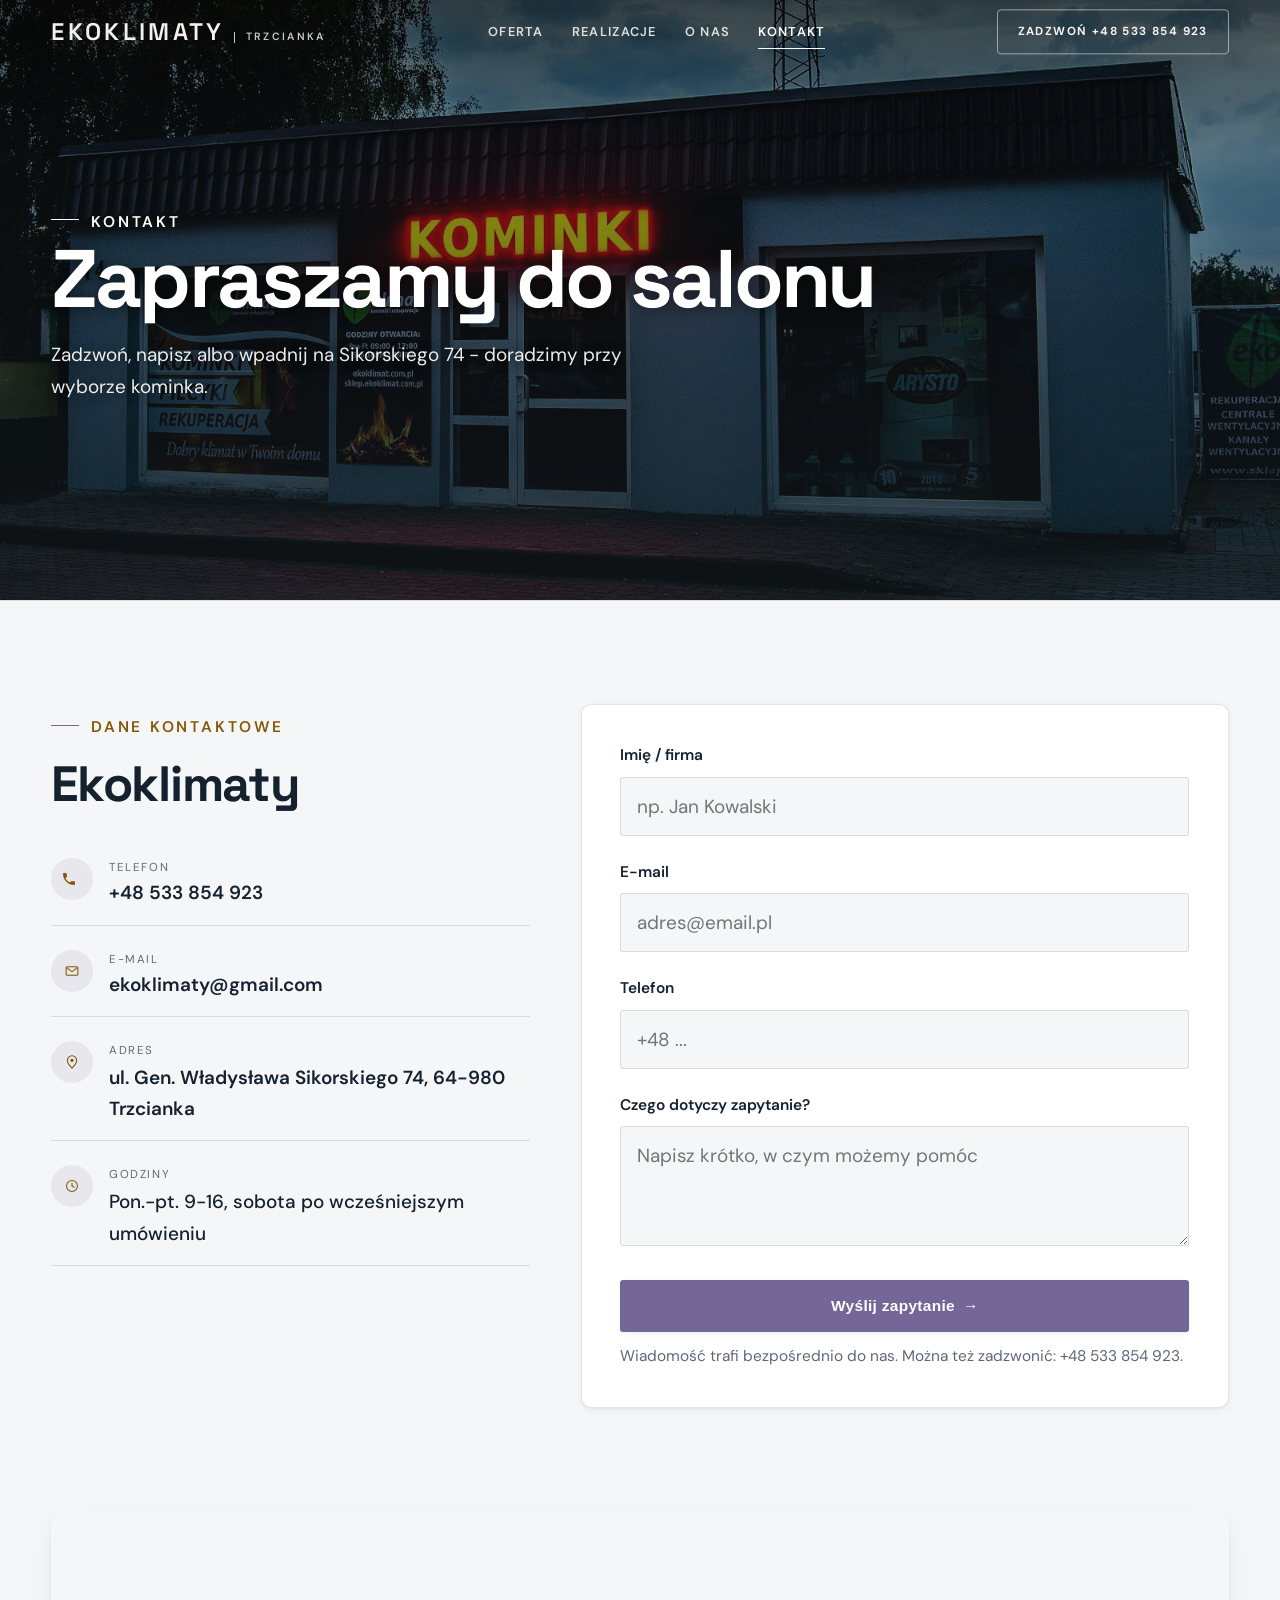
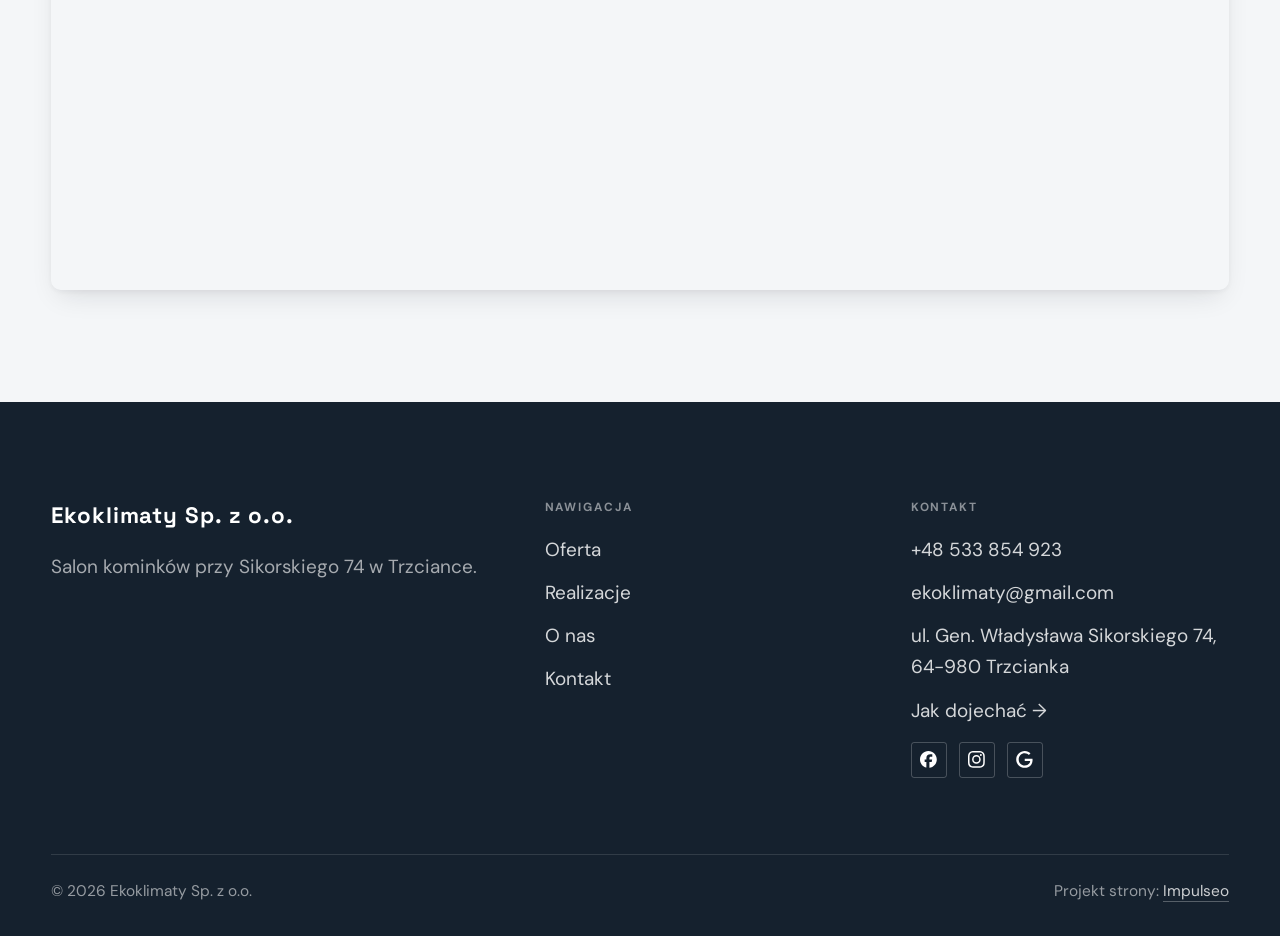
==== kontakt.html @ 9bb4f682 "Strona demo: ekoklimaty-spolka-z-o-o Co-Authored-By: Claude Opus 5.5 <noreply@anthropic.com>" ====
<!DOCTYPE html>
<html lang="pl">
<head>
<meta charset="UTF-8">
<meta name="viewport" content="width=device-width, initial-scale=1.0">
<title>Kontakt - Ekoklimaty</title>
<meta name="description" content="Kontakt Ekoklimaty - ul. Gen. Władysława Sikorskiego 74, 64-980 Trzcianka">
<link rel="canonical" href="https://kris20032.github.io/ekoklimaty-spolka-z-o-o/kontakt.html">
<meta name="robots" content="noindex, nofollow">
<meta property="og:type" content="website">
<meta property="og:locale" content="pl_PL">
<meta property="og:site_name" content="Ekoklimaty">
<meta property="og:title" content="Kontakt - Ekoklimaty">
<meta property="og:description" content="Kontakt Ekoklimaty - ul. Gen. Władysława Sikorskiego 74, 64-980 Trzcianka">
<meta property="og:url" content="https://kris20032.github.io/ekoklimaty-spolka-z-o-o/kontakt.html">
<meta property="og:image" content="https://kris20032.github.io/ekoklimaty-spolka-z-o-o/img/og.jpg">
<meta property="og:image:width" content="1200">
<meta property="og:image:height" content="630">
<meta name="twitter:card" content="summary_large_image">
<link rel="preconnect" href="https://fonts.googleapis.com">
<link rel="preconnect" href="https://fonts.gstatic.com" crossorigin>
<link href="https://fonts.googleapis.com/css2?family=Space+Grotesk:wght@500;600;700&family=DM+Sans:opsz,wght@9..40,400;9..40,500;9..40,600&display=swap" rel="stylesheet">
<link rel="stylesheet" href="assets/styles.css?v=c5d7768f">
</head>
<body>

<header class="nav">
  <div class="wrap nav-inner">
    <a class="brand" href="index.html"><span class="name">Ekoklimaty</span><span class="sub">Trzcianka</span></a>
    <nav class="nav-links">
      <a href="oferta.html">Oferta</a>
      <a href="realizacje.html">Realizacje</a>
      <a href="o-nas.html">O nas</a>
      <a href="kontakt.html" class="active" aria-current="page">Kontakt</a>
      <a href="tel:+48533854923" class="btn btn-accent">Zadzwoń +48 533 854 923</a>
    </nav>
    <button class="nav-toggle" aria-label="Menu"><span></span><span></span><span></span></button>
  </div>
</header>

<main>
<section class="pagehead">
  <img src="img/g15.jpg" alt="Ekoklimaty - salon kominków w Trzciance" width="1600" height="900" decoding="async">
  <div class="wrap">
    <span class="eyebrow">Kontakt</span>
    <h1>Zapraszamy do salonu</h1>
    <p>Zadzwoń, napisz albo wpadnij na Sikorskiego 74 - doradzimy przy wyborze kominka.</p>
  </div>
</section>
<section>
  <div class="wrap contact-grid">
    <div class="reveal">
      <span class="eyebrow">Dane kontaktowe</span>
      <h2 style="margin:var(--space-4) 0 var(--space-6)">Ekoklimaty</h2>
      <div class="info-list">
        <div class="info-row"><div class="ic"><svg class="ico-tel" width="16" height="16" viewBox="0 0 24 24" fill="none" aria-hidden="true"><path d="M6.6 10.8a15.5 15.5 0 0 0 6.6 6.6l2.2-2.2a1 1 0 0 1 1-.24 11.4 11.4 0 0 0 3.6.58 1 1 0 0 1 1 1V20a1 1 0 0 1-1 1A17 17 0 0 1 3 4a1 1 0 0 1 1-1h3.5a1 1 0 0 1 1 1c0 1.25.2 2.46.58 3.6a1 1 0 0 1-.25 1l-2.23 2.2Z" fill="currentColor"/></svg></div><div><div class="lbl">Telefon</div><a class="val" href="tel:+48533854923">+48 533 854 923</a></div></div>
        <div class="info-row"><div class="ic"><svg class="ico-mail" width="16" height="16" viewBox="0 0 24 24" fill="none" aria-hidden="true"><rect x="3.2" y="5.5" width="17.6" height="13" rx="1.6" stroke="currentColor" stroke-width="1.6"/><path d="M4 7l8 6 8-6" stroke="currentColor" stroke-width="1.6" stroke-linecap="round" stroke-linejoin="round"/></svg></div><div><div class="lbl">E-mail</div><a class="val" href="mailto:ekoklimaty@gmail.com">ekoklimaty@gmail.com</a></div></div>
        <div class="info-row"><div class="ic"><svg class="ico-pin" width="16" height="16" viewBox="0 0 24 24" fill="none" aria-hidden="true"><path d="M12 21s7-6.1 7-11.5A7 7 0 0 0 5 9.5C5 14.9 12 21 12 21Z" stroke="currentColor" stroke-width="1.6" fill="none"/><circle cx="12" cy="9.5" r="2.4" fill="currentColor"/></svg></div><div><div class="lbl">Adres</div><div class="val">ul. Gen. Władysława Sikorskiego 74, 64-980 Trzcianka</div></div></div>
        <div class="info-row"><div class="ic"><svg class="ico-clock" width="16" height="16" viewBox="0 0 24 24" fill="none" aria-hidden="true"><circle cx="12" cy="12" r="8.2" stroke="currentColor" stroke-width="1.6"/><path d="M12 7.5V12l3.2 1.9" stroke="currentColor" stroke-width="1.6" stroke-linecap="round"/></svg></div><div><div class="lbl">Godziny</div><div class="val" style="font-weight:500">Pon.-pt. 9-16, sobota po wcześniejszym umówieniu</div></div></div>
      </div>
    </div>
    <div class="reveal">
      <form class="form" action="https://formsubmit.co/ekoklimaty@gmail.com" method="POST">
        <input type="hidden" name="_subject" value="Zapytanie ze strony Ekoklimaty">
        <input type="hidden" name="_captcha" value="false">
        <input type="hidden" name="_template" value="table">
        <div class="fld"><label for="name">Imię / firma</label><input id="name" name="name" type="text" placeholder="np. Jan Kowalski" required></div>
        <div class="fld"><label for="email">E-mail</label><input id="email" name="email" type="email" placeholder="adres@email.pl" required></div>
        <div class="fld"><label for="phone">Telefon</label><input id="phone" name="phone" type="tel" placeholder="+48 ..."></div>
        <div class="fld"><label for="msg">Czego dotyczy zapytanie?</label><textarea id="msg" name="message" placeholder="Napisz krótko, w czym możemy pomóc" required></textarea></div>
        <button type="submit" class="btn btn-accent" style="width:100%;justify-content:center">Wyślij zapytanie <span class="arr">→</span></button>
        <p class="note">Wiadomość trafi bezpośrednio do nas. Można też zadzwonić: +48 533 854 923.</p>
      </form>
    </div>
  </div>
</section>
<section style="padding-top:0">
  <div class="wrap reveal">
    <iframe class="map" title="Ekoklimaty - Trzcianka" src="https://maps.google.com/maps?q=53.0333344%2C16.4695948&z=15&output=embed" loading="lazy" referrerpolicy="no-referrer-when-downgrade"></iframe>
  </div>
</section>
</main>

<footer>
  <div class="wrap">
    <div class="foot-grid">
      <div class="foot-brand">
        <div class="name">Ekoklimaty Sp. z o.o.</div>
        <p>Salon kominków przy Sikorskiego 74 w Trzciance.</p>
      </div>
      <div class="foot-col">
        <h4>Nawigacja</h4>
        <a href="oferta.html">Oferta</a>
        <a href="realizacje.html">Realizacje</a>
        <a href="o-nas.html">O nas</a>
        <a href="kontakt.html">Kontakt</a>
      </div>
      <div class="foot-col">
        <h4>Kontakt</h4>
        <a href="tel:+48533854923">+48 533 854 923</a>
        <a href="mailto:ekoklimaty@gmail.com">ekoklimaty@gmail.com</a>
        <p>ul. Gen. Władysława Sikorskiego 74, 64-980 Trzcianka</p>
        <a href="https://maps.google.com/?cid=5109747823661136151&g_mp=Cidnb29nbGUubWFwcy5wbGFjZXMudjEuUGxhY2VzLlNlYXJjaFRleHQQAhgEIAA" target="_blank" rel="noopener">Jak dojechać →</a>
      <div class="foot-soc">
        <a class="soc" href="https://www.facebook.com/EkoklimatTrzcianka/" target="_blank" rel="noopener" aria-label="Facebook - Ekoklimaty"><svg viewBox="0 0 24 24" aria-hidden="true" focusable="false"><path d="M9.101 23.691v-7.98H6.627v-3.667h2.474v-1.58c0-4.085 1.848-5.978 5.858-5.978.401 0 .955.042 1.468.103a8.68 8.68 0 0 1 1.141.195v3.325a8.623 8.623 0 0 0-.653-.036 26.805 26.805 0 0 0-.733-.009c-.707 0-1.259.096-1.675.309a1.686 1.686 0 0 0-.679.622c-.258.42-.374.995-.374 1.752v1.297h3.919l-.386 2.103-.287 1.564h-3.246v8.245C19.396 23.238 24 18.179 24 12.044c0-6.627-5.373-12-12-12s-12 5.373-12 12c0 5.628 3.874 10.35 9.101 11.647Z" fill="currentColor"/></svg></a>
        <a class="soc" href="https://www.instagram.com/ekoklimaty/" target="_blank" rel="noopener" aria-label="Instagram - Ekoklimaty"><svg viewBox="0 0 24 24" aria-hidden="true" focusable="false"><path d="M7.0301.084c-1.2768.0602-2.1487.264-2.911.5634-.7888.3075-1.4575.72-2.1228 1.3877-.6652.6677-1.075 1.3368-1.3802 2.127-.2954.7638-.4956 1.6365-.552 2.914-.0564 1.2775-.0689 1.6882-.0626 4.947.0062 3.2586.0206 3.6671.0825 4.9473.061 1.2765.264 2.1482.5635 2.9107.308.7889.72 1.4573 1.388 2.1228.6679.6655 1.3365 1.0743 2.1285 1.38.7632.295 1.6361.4961 2.9134.552 1.2773.056 1.6884.069 4.9462.0627 3.2578-.0062 3.668-.0207 4.9478-.0814 1.28-.0607 2.147-.2652 2.9098-.5633.7889-.3086 1.4578-.72 2.1228-1.3881.665-.6682 1.0745-1.3378 1.3795-2.1284.2957-.7632.4966-1.636.552-2.9124.056-1.2809.0692-1.6898.063-4.948-.0063-3.2583-.021-3.6668-.0817-4.9465-.0607-1.2797-.264-2.1487-.5633-2.9117-.3084-.7889-.72-1.4568-1.3876-2.1228C21.2982 1.33 20.628.9208 19.8378.6165 19.074.321 18.2017.1197 16.9244.0645 15.6471.0093 15.236-.005 11.977.0014 8.718.0076 8.31.0215 7.0301.0839m.1402 21.6932c-1.17-.0509-1.8053-.2453-2.2287-.408-.5606-.216-.96-.4771-1.3819-.895-.422-.4178-.6811-.8186-.9-1.378-.1644-.4234-.3624-1.058-.4171-2.228-.0595-1.2645-.072-1.6442-.079-4.848-.007-3.2037.0053-3.583.0607-4.848.05-1.169.2456-1.805.408-2.2282.216-.5613.4762-.96.895-1.3816.4188-.4217.8184-.6814 1.3783-.9003.423-.1651 1.0575-.3614 2.227-.4171 1.2655-.06 1.6447-.072 4.848-.079 3.2033-.007 3.5835.005 4.8495.0608 1.169.0508 1.8053.2445 2.228.408.5608.216.96.4754 1.3816.895.4217.4194.6816.8176.9005 1.3787.1653.4217.3617 1.056.4169 2.2263.0602 1.2655.0739 1.645.0796 4.848.0058 3.203-.0055 3.5834-.061 4.848-.051 1.17-.245 1.8055-.408 2.2294-.216.5604-.4763.96-.8954 1.3814-.419.4215-.8181.6811-1.3783.9-.4224.1649-1.0577.3617-2.2262.4174-1.2656.0595-1.6448.072-4.8493.079-3.2045.007-3.5825-.006-4.848-.0608M16.953 5.5864A1.44 1.44 0 1 0 18.39 4.144a1.44 1.44 0 0 0-1.437 1.4424M5.8385 12.012c.0067 3.4032 2.7706 6.1557 6.173 6.1493 3.4026-.0065 6.157-2.7701 6.1506-6.1733-.0065-3.4032-2.771-6.1565-6.174-6.1498-3.403.0067-6.156 2.771-6.1496 6.1738M8 12.0077a4 4 0 1 1 4.008 3.9921A3.9996 3.9996 0 0 1 8 12.0077" fill="currentColor"/></svg></a>
        <a class="soc" href="https://maps.google.com/?cid=5109747823661136151&g_mp=Cidnb29nbGUubWFwcy5wbGFjZXMudjEuUGxhY2VzLlNlYXJjaFRleHQQAhgEIAA" target="_blank" rel="noopener" aria-label="Google - Ekoklimaty"><svg viewBox="0 0 24 24" aria-hidden="true" focusable="false"><path d="M12.48 10.92v3.28h7.84c-.24 1.84-.853 3.187-1.787 4.133-1.147 1.147-2.933 2.4-6.053 2.4-4.827 0-8.6-3.893-8.6-8.72s3.773-8.72 8.6-8.72c2.6 0 4.507 1.027 5.907 2.347l2.307-2.307C18.747 1.44 16.133 0 12.48 0 5.867 0 .307 5.387.307 12s5.56 12 12.173 12c3.573 0 6.267-1.173 8.373-3.36 2.16-2.16 2.84-5.213 2.84-7.667 0-.76-.053-1.467-.173-2.053H12.48z" fill="currentColor"/></svg></a>
      </div>
      </div>
    </div>
    <div class="foot-bot">
      <span>© 2026 Ekoklimaty Sp. z o.o.</span>
      <span>Projekt strony: <a class="foot-credit" href="https://impulseo.pl" target="_blank" rel="noopener">Impulseo</a></span>
    </div>
  </div>
</footer>
<div class="sticky-call"><a class="sc-call" href="tel:+48533854923"><svg class="ico-tel" width="16" height="16" viewBox="0 0 24 24" fill="none" aria-hidden="true"><path d="M6.6 10.8a15.5 15.5 0 0 0 6.6 6.6l2.2-2.2a1 1 0 0 1 1-.24 11.4 11.4 0 0 0 3.6.58 1 1 0 0 1 1 1V20a1 1 0 0 1-1 1A17 17 0 0 1 3 4a1 1 0 0 1 1-1h3.5a1 1 0 0 1 1 1c0 1.25.2 2.46.58 3.6a1 1 0 0 1-.25 1l-2.23 2.2Z" fill="currentColor"/></svg> Zadzwoń</a><a class="sc-quote" href="kontakt.html">Zapytaj o kominek</a></div>
<div class="demo-wazne" data-do="2026-11-02" data-cykl="3" hidden><svg class="dw-ico" width="13" height="13" viewBox="0 0 24 24" fill="none" aria-hidden="true"><circle cx="12" cy="12" r="8.6" stroke="currentColor" stroke-width="1.8"/><path d="M12 7.2V12l3.3 2" stroke="currentColor" stroke-width="1.8" stroke-linecap="round"/></svg><span class="dw-txt"></span></div>

<script src="assets/main.js"></script>
</body>
</html>
---- assets/styles.css ----
/* ============================================================
   STOLBASZ — premium, architektoniczny B2B fit-out
   Jasna paleta, zero brązu. System wg premium-web-craft.
   Projekt strony: Impulseo (impulseo.pl)
   ============================================================ */

:root{
  /* PALETA — jasna, architektoniczna, chłodna */
  --paper:#F4F6F8;          /* główne tło */
  --paper-2:#E7EBEF;        /* sekcje alternatywne (chłodny jasny szary) */
  --paper-3:#E7EBEF;        /* delikatne wypełnienia */
  --ink:#15212E;            /* tekst główny — chłodny grafit */
  --ink-soft:#243443;       /* nagłówki drugorzędne */
  --muted:#6B7785;          /* tekst poboczny */
  --line:rgba(21,33,46,.12);/* hairline */
  --accent:#E8A317;         /* stonowany petrol-slate — jedyny akcent */
  --accent-d:#C9870C;
  --accent-soft:rgba(232,163,23,.10);
  --dark:#15212E;           /* sekcje ciemne (stopka/CTA) */

  /* HOVER ZDJĘĆ — JEDEN standard dla całego silnika (decyzja K. 04.08.2026, artefakt z wariantami).
     AKTUALNE (K.+Szymon 09.08.2026, wybór z artefaktu 6 wariantów): zoom 1.05 przy 1.4s -
     przy tak długim czasie mocniejszy kadr NIE skacze, tylko „oddycha". Poprzedni standard
     (1.02 / .55s z 04.08) odbierany jako dynamiczny i szybki.
     Spoczynek lekko przygaszony, ale TYLKO tam, gdzie jest mysz (@media hover:hover) —
     na telefonie zdjęcia zostają w pełnej jasności. */
  --img-zoom:1.05;                   /* K.+Szymon 09.08: wariant F z artefaktu porównawczego */
  --img-rest:brightness(.95) saturate(.99);
  --img-hot:brightness(1.06) saturate(1.05);
  --img-dur:1.4s;                    /* K.+Szymon 09.08 (wariant F): powoli = elegancko */
  --img-ease:cubic-bezier(.16,.84,.44,1);  /* miękki ogon, efekt „oddychania" */

  /* ODSTĘPY — skala 4/8 */
  --space-1:4px; --space-2:8px; --space-3:12px; --space-4:16px; --space-5:24px;
  --space-6:32px; --space-7:48px; --space-8:64px; --space-9:96px; --space-10:128px;

  /* TYPOGRAFIA — fluid clamp() (skala podbita 16.07.2026: większe, czytelniejsze litery — uwaga Adama) */
  --text-sm:clamp(.9rem,.87rem + .12vw,1rem);
  --text-base:clamp(1.08rem,1.04rem + .18vw,1.2rem);
  --text-lg:clamp(1.24rem,1.15rem + .34vw,1.44rem);
  --text-h3:clamp(1.34rem,1.22rem + .55vw,1.66rem);
  --text-h2:clamp(2.1rem,1.66rem + 2.1vw,3.1rem);
  --text-h1:clamp(2.9rem,2.1rem + 4vw,5.1rem);

  /* PROMIENIE — architektoniczne, raczej ostre */
  --r-sm:3px; --r-md:6px; --r-lg:10px;

  /* RUCH */
  --ease:cubic-bezier(.25,.46,.45,.94); --dur:.24s;

  /* CIENIE — miękkie, warstwowe */
  --sh-sm:0 1px 2px rgba(16,24,32,.04), 0 2px 8px rgba(16,24,32,.05);
  --sh-md:0 2px 6px rgba(16,24,32,.05), 0 12px 28px -8px rgba(16,24,32,.12);
  --sh-lg:0 6px 14px rgba(16,24,32,.07), 0 26px 56px -18px rgba(16,24,32,.22);

  --hairline:1px solid var(--line);

  --font-display:'Space Grotesk','Inter',sans-serif;
  --font-body:'DM Sans','Inter',sans-serif;
}

*{box-sizing:border-box;margin:0;padding:0}
html{scroll-behavior:smooth}
body{
  font-family:var(--font-body);
  font-size:var(--text-base);
  line-height:1.65;
  color:var(--ink);
  background:var(--paper);
  -webkit-font-smoothing:antialiased;
  text-rendering:optimizeLegibility;
}
img{max-width:100%;height:auto;display:block}  /* height:auto = width/height z atrybutów trzyma proporcje (TOP#12) */
a{color:inherit;text-decoration:none}

.wrap{width:min(92%,1180px);margin-inline:auto}
section{padding-block:clamp(52px,6.5vw,96px)}

h1,h2,h3{font-family:var(--font-display);font-weight:700;line-height:1.08;letter-spacing:-.02em;color:var(--ink)}
h1{font-size:var(--text-h1);letter-spacing:-.035em}
h2{font-size:var(--text-h2);letter-spacing:-.025em}
h3{font-size:var(--text-h3)}
/* MIARA — długość wiersza. WCAG 2.2 SC 1.4.8: max 80 znaków; Butterick: 45–90.
   68ch daje realnie 72–78 znaków polskiego tekstu, czyli z zapasem pod granicą.
   Wcześniej limit miał TYLKO <p> — <li>, <blockquote> i <dd> nie miały żadnego,
   i to jedyny powód, dla którego 23 bloki na dwóch oddanych stronach jadą po
   83–106 znaków w wierszu (pomiar 07.08.2026, bramka `miara`).
   ⚠️ Listy i definicje ograniczamy TYLKO bez klasy: `ul`/`ol` z klasą to u nas
   układ (siatki kafli, menu), a nie tekst ciągły — tam miarę wyznacza układ. */
/* 60ch, nie 68ch (K. 10.08): po zmianie fontów na węższe kroje (DM Sans i spółka)
   w 68ch mieściło się ~90 znaków - bramka pikselowa słusznie zgłaszała przekroczenie
   granicy 80. Pomiar na żywej przeglądarce: 60ch = 90 znaków, 53ch = ~78 znaków, czyli normę WCAG 1.4.8. */
:root{ --miara:53ch }
p{max-width:min(100%,var(--miara))}
blockquote,
ul:not([class])>li, ol:not([class])>li,
dl:not([class])>dd{max-width:min(100%,var(--miara))}

/* ⚠️ Świadomie BEZ wyjątku `.tile p,.card p,.svc p{max-width:none}`, choć nasuwa się sam:
   te akapity BYŁY już ograniczone (stare `p{max-width:65ch}`), więc „wyjątek" nie odblokowałby
   niczego nowego — tylko ROZLUŹNIŁ stan sprzed zmiany na wszystkich demach naraz.
   `figcaption` żadna z reguł wyżej nie dotyczy, więc też nie potrzebuje zwolnienia. */

/* ŁAMANIE. `balance` wyrównuje długości wierszy w nagłówku, `pretty` pilnuje ostatniego
   wiersza akapitu, żeby nie został w nim jeden wyraz. Obsługiwane od Chrome 117 /
   Safari 17.5; starsze przeglądarki po prostu ignorują tę własność.
   `text-wrap:pretty` nie występowało dotąd ANI RAZ w silniku ani w repo klientów. */
h1,h2,h3,.lead,.lede{text-wrap:balance}
p,li,blockquote,dd{text-wrap:pretty}

.eyebrow{
  font-family:var(--font-body);
  font-size:var(--text-sm);
  font-weight:600;
  letter-spacing:.18em;
  text-transform:uppercase;
  color:var(--accent);
  display:inline-flex;align-items:center;gap:var(--space-3);
}
/* flex:none + margin-top = kreska trzyma się PIERWSZEJ linii. Wcześniej align-items:center
   centrowało ją względem całego bloku i przy zawinięciu (długi kicker typu
   „…WNĘTRZ · LESZNO · OD 2019") druga linia lądowała z brzydkim wcięciem. */
.eyebrow{align-items:flex-start}
.eyebrow>*,.eyebrow{text-wrap:balance}   /* dlugi kicker lamal sie na sierote typu samo „2019" w drugiej linii */
.eyebrow::before{content:"";width:28px;height:1px;background:var(--accent);display:inline-block;flex:none;margin-top:.62em}

.muted{color:var(--muted)}
.lead{font-size:var(--text-lg);line-height:1.55;color:var(--ink-soft);max-width:50ch}

/* ---------- BUTTONS ---------- */
.btn{
  display:inline-flex;align-items:center;gap:var(--space-2);
  font-weight:600;font-size:var(--text-sm);letter-spacing:.02em;
  padding:var(--space-4) var(--space-6);
  border-radius:var(--r-sm);
  transition:transform var(--dur) var(--ease),box-shadow var(--dur) var(--ease),background var(--dur) var(--ease);
  cursor:pointer;border:1px solid transparent;
}
.btn-accent{background:var(--accent);color:#fff;box-shadow:var(--sh-sm)}
.btn-accent:hover{background:var(--accent-d);transform:translateY(-2px);box-shadow:var(--sh-md)}
.btn-accent:active{transform:translateY(0);box-shadow:var(--sh-sm)}
.btn-ghost{background:transparent;color:var(--ink);border-color:var(--line)}
.btn-ghost:hover{border-color:var(--accent);color:var(--accent);transform:translateY(-2px)}
.btn-light{background:#fff;color:var(--ink);box-shadow:var(--sh-sm)}
.btn-light:hover{transform:translateY(-2px);box-shadow:var(--sh-md)}
.btn .arr{transition:transform var(--dur) var(--ease)}
.btn:hover .arr{transform:translateX(4px)}

/* ---------- NAV ---------- */
.nav{
  position:sticky;top:0;z-index:50;
  background:color-mix(in srgb,var(--paper) 88%,transparent);
  backdrop-filter:saturate(140%) blur(10px);
  border-bottom:var(--hairline);
}
.nav-inner{display:flex;align-items:center;justify-content:space-between;gap:var(--space-5);height:72px}
/* ANTY-NACHODZENIE (K. 05.08.2026): długa nazwa firmy + przycisk z pełnym numerem nie mieściły się w pasku
   i flex ściskał linki PONIŻEJ ich treści - "Kontakt" wchodził na ramkę "Zadzwoń +48 ...". Teraz ustępuje
   nazwa marki (skrót wielokropkiem), a menu i przycisk nigdy się nie kurczą ani nie zachodzą na siebie. */
.brand{display:flex;flex-direction:column;line-height:1;min-width:0;flex:0 1 auto}
.brand .name{font-family:var(--font-display);font-weight:800;font-size:1.35rem;letter-spacing:.04em;white-space:nowrap;overflow:hidden;text-overflow:ellipsis}
.brand .sub{font-size:.62rem;letter-spacing:.34em;text-transform:uppercase;color:var(--muted);margin-top:5px;white-space:nowrap;overflow:hidden;text-overflow:ellipsis}
.nav-links{display:flex;align-items:center;gap:var(--space-6);flex:0 0 auto}
.nav-links a{font-size:var(--text-sm);font-weight:500;color:var(--ink-soft);position:relative;padding-block:4px;white-space:nowrap;transition:color var(--dur) var(--ease)}
.nav-links a::after{content:"";position:absolute;left:0;bottom:0;width:0;height:1.5px;background:var(--accent);transition:width var(--dur) var(--ease)}
.nav-links a:hover,.nav-links a.active{color:var(--ink)}
.nav-links a:hover::after,.nav-links a.active::after{width:100%}
.nav-links .btn{padding:var(--space-2) var(--space-5)}
/* przyciski w nav: właściwy kolor (przebij .nav-links a) + bez podkreślenia */
.nav-links a.btn-accent{color:#fff}
.nav-links a.btn-ghost,.nav-links a.btn-light{color:var(--ink)}
/* CTA w pasku: NIE podkreślenie spod linków menu, ale ten sam przelatujący błysk,
   co na wszystkich innych przyciskach (zgłoszenie K. 13.08.2026 - „na hero jest efekt
   światła przechodzącego przez przycisk, na navbarze go nie ma, a mają być identyczne").
   Reguła `.nav-links a::after` jest silniejsza od `.btn::after`, więc trzeba jej
   geometrię wyzerować i wpisać połysk z nazwy - samo `display:none` gasiło efekt. */
.nav-links a.btn::after{
  display:block;content:"";position:absolute;inset:0;z-index:-1;pointer-events:none;
  width:auto;height:auto;border-radius:inherit;   /* kasuje geometrię podkreślenia (width:0;height:1.5px) */
  background:linear-gradient(100deg,transparent 32%,rgba(255,255,255,.20) 50%,transparent 68%);
  translate:-120% 0}
@media (prefers-reduced-motion:no-preference){
  .nav-links a.btn:hover::after{translate:120% 0;transition:translate .75s var(--mt-ease,cubic-bezier(.16,.84,.44,1))}
}
.nav-toggle{display:none;background:none;border:none;cursor:pointer;flex-direction:column;gap:5px;padding:8px}
.nav-toggle span{width:24px;height:2px;background:var(--ink);transition:var(--dur)}
/* Ciasny zakres MIĘDZY menu mobilnym a pełnym pulpitem: zbijamy odstępy i nazwę marki,
   żeby wszystko zmieściło się naturalnie, zanim w ogóle dojdzie do skracania wielokropkiem. */
@media(max-width:1280px) and (min-width:921px){
  .nav-links{gap:var(--space-4)}
  .nav-links .btn{padding:var(--space-2) var(--space-4)}
  .brand .name{font-size:1.15rem}
}

/* ---------- HERO (split) ---------- */
.hero{position:relative;overflow:hidden;border-bottom:var(--hairline)}
.hero-grid{display:grid;grid-template-columns:1.05fr .95fr;gap:clamp(24px,4vw,60px);align-items:center;
  padding-block:clamp(36px,4.5vw,64px)}
.hero-copy .eyebrow{margin-bottom:var(--space-5)}
.hero-copy h1{margin-bottom:var(--space-5)}
.hero-copy .lead{margin-bottom:var(--space-7)}
.hero-actions{display:flex;flex-wrap:wrap;gap:var(--space-4)}
.hero-art{position:relative;aspect-ratio:4/3;border-radius:var(--r-lg);overflow:hidden;box-shadow:var(--sh-lg)}
.hero-art img{width:100%;height:100%;object-fit:cover}
.hero-art::after{content:"";position:absolute;inset:0;background:linear-gradient(180deg,transparent 55%,rgba(18,24,28,.28))}
.hero-badge{position:absolute;left:var(--space-5);bottom:var(--space-5);z-index:2;
  background:rgba(252,252,251,.94);backdrop-filter:blur(4px);
  border-radius:var(--r-md);padding:var(--space-4) var(--space-5);box-shadow:var(--sh-md);max-width:78%}
.hero-badge strong{display:block;font-family:var(--font-display);font-size:1rem;letter-spacing:-.01em}
.hero-badge span{font-size:var(--text-sm);color:var(--muted)}

/* ---------- HERO duży / kinowy (strona główna) ---------- */
.hero-cine{position:relative;min-height:clamp(560px,82vh,840px);min-height:clamp(560px,82svh,840px);display:flex;align-items:center;overflow:hidden;border-bottom:var(--hairline)}
.hero-cine>img{position:absolute;inset:0;width:100%;height:100%;object-fit:cover;z-index:0}
.hero-cine::after{content:"";position:absolute;inset:0;z-index:1;
  background:linear-gradient(95deg,rgba(13,18,23,.86) 0%,rgba(13,18,23,.64) 32%,rgba(13,18,23,.24) 62%,rgba(13,18,23,.04) 100%)}
.hero-cine .wrap{position:relative;z-index:2;padding-block:var(--space-8)}
.hero-cine .hero-copy{max-width:660px}
.hero-cine .eyebrow{color:#fff;margin-bottom:var(--space-5)}
.hero-cine .eyebrow::before{background:#fff}
.hero-cine h1{color:#fff;margin-bottom:var(--space-5);font-size:clamp(2.9rem,2rem + 4.4vw,5.2rem);text-wrap:balance}
.hero-cine .lead{color:rgba(255,255,255,.92);max-width:48ch;margin-bottom:var(--space-7)}
.hero-cine .hero-actions{display:flex;flex-wrap:wrap;gap:var(--space-4)}
/* NISKIE OKNO (laptop z dokiem i paskami przeglądarki ma ~700-780 px wysokości widoku):
   H1 do 5.2rem + długi lead nie mieściły się i przyciski wypadały POD krawędź ekranu -
   klient widział stronę bez ani jednego CTA. Skalujemy w dół, zamiast przycinać treść. */
@media(min-width:821px) and (max-height:820px){
  .hero-cine{min-height:clamp(520px,94svh,780px)}
  .hero-cine .wrap{padding-block:var(--space-6)}
  .hero-cine h1{font-size:clamp(2.2rem,1.5rem + 2.6vw,3.6rem);margin-bottom:var(--space-4)}
  .hero-cine .eyebrow{margin-bottom:var(--space-4)}
  .hero-cine .lead{margin-bottom:var(--space-5);max-width:44ch}
}
@media(max-width:680px){
  .hero-cine{min-height:clamp(520px,76vh,640px);min-height:clamp(520px,76svh,640px);align-items:flex-end}
  .hero-cine::after{background:linear-gradient(0deg,rgba(13,18,23,.9) 6%,rgba(13,18,23,.45) 55%,rgba(13,18,23,.25) 100%)}
  .hero-cine .wrap{padding-bottom:var(--space-9)}
  /* TELEFON (~90% oglądających): lead potrafił zająć 8 linii i zepchnąć CTA poza pierwszy ekran.
     Zwężamy interlinię i skalę - treści nie ucinamy, bo to ona sprzedaje. */
  .hero-cine .lead{font-size:.98rem;line-height:1.5;margin-bottom:var(--space-5)}
  .hero-cine .eyebrow{font-size:.72rem;letter-spacing:.13em;margin-bottom:var(--space-4)}
  .hero-cine .eyebrow::before{width:20px}
  .hero-cine h1{margin-bottom:var(--space-4)}
}

/* full-bleed hero variant (podstrony) */
.pagehead{position:relative;min-height:46vh;min-height:46svh;display:flex;align-items:flex-end;overflow:hidden;border-bottom:var(--hairline)}
.pagehead img{position:absolute;inset:0;width:100%;height:100%;object-fit:cover}
/* 10.08.2026 (decyzja K.): mocniejsze przyciemnienie + cień pod tekstem. Bramka mierzyła na
   nagłówkach podstron 3,38-3,43:1 przy wymaganych 4,5 — jasne zdjęcie (hala, śnieg, niebo)
   podchodziło pod biały tekst. Zdjęcia klientów są różne, więc kontrast musi dawać WARSTWA,
   a nie szczęśliwy dobór kadru. */
.pagehead::after{content:"";position:absolute;inset:0;background:linear-gradient(180deg,rgba(18,24,28,.40),rgba(18,24,28,.76))}
.pagehead .wrap{position:relative;z-index:2;padding-block:var(--space-9);color:#fff}
.pagehead h1{color:#fff;max-width:18ch;text-shadow:0 2px 16px rgba(0,0,0,.55)}
.pagehead .eyebrow{color:#fff}
.pagehead .eyebrow::before{background:#fff}
.pagehead p{color:rgba(255,255,255,.92);margin-top:var(--space-4);max-width:54ch;text-shadow:0 1px 12px rgba(0,0,0,.5)}

/* ---------- STRIP (pasek skrótów / liczby) ---------- */
.strip{background:var(--dark);color:#fff}
/* PASEK HASEŁ — standard 04.08.2026 (decyzja K.): 5 haseł w JEDNYM rzędzie, tekst WYŚRODKOWANY,
   węższe marginesy boczne niż reszta strony (pasek ma iść szerzej), równe wysokości kolumn. */
.strip .wrap{width:min(96%,1440px);display:grid;grid-template-columns:repeat(5,1fr);
  gap:var(--space-5);padding-block:var(--space-7);align-items:stretch}
.strip .item .k{font-family:var(--font-display);font-size:clamp(1.05rem,.82rem + .85vw,1.55rem);
  font-weight:800;letter-spacing:-.02em;color:#fff;line-height:1.18;text-wrap:balance}
.strip .item .v{font-size:var(--text-sm);color:rgba(255,255,255,.66);margin-top:var(--space-2);line-height:1.4}
.strip .item{border-left:2px solid var(--accent);padding-inline:var(--space-4);
  text-align:center;display:flex;flex-direction:column;justify-content:center}
/* liczba kolumn = liczba haseł, żeby ostatnie nie zostawało samo w drugim rzędzie.
   Klasę n-N nadaje multipage.py; domyślnie (bez klasy) pasek jest 5-kolumnowy. */
.strip.n-2 .wrap{grid-template-columns:repeat(2,1fr)}
.strip.n-3 .wrap{grid-template-columns:repeat(3,1fr)}
.strip.n-4 .wrap{grid-template-columns:repeat(4,1fr);gap:var(--space-6)}
.strip.n-4 .item .k{font-size:clamp(1.3rem,1rem + 1.1vw,2rem)}
.strip.n-6 .wrap{grid-template-columns:repeat(6,1fr);gap:var(--space-4)}
.strip.n-6 .item .k{font-size:clamp(.98rem,.8rem + .7vw,1.35rem)}
/* równe łamanie: zamiast "długa linia + jedno słowo" obie linie zbliżonej długości */
.strip .item .k{text-wrap:balance}

/* ---------- SECTION HEAD ---------- */
.head{max-width:48rem;margin-bottom:var(--space-8)}
.head.center{margin-inline:auto;text-align:center}
.head .eyebrow{margin-bottom:var(--space-4)}
.head h2{margin-bottom:var(--space-4)}
.head p{color:var(--muted);font-size:var(--text-lg);line-height:1.55}
.head.center p{margin-inline:auto}

/* ---------- INTRO SPLIT ---------- */
.split{display:grid;grid-template-columns:.92fr 1.08fr;gap:clamp(28px,5vw,80px);align-items:center}
.split.rev{grid-template-columns:1.08fr .92fr}
.split.rev .split-art{order:-1}
.split-art{position:relative;aspect-ratio:5/4;border-radius:var(--r-lg);overflow:hidden;box-shadow:var(--sh-lg)}
.split-art img{width:100%;height:100%;object-fit:cover}
.split-copy h2{margin-bottom:var(--space-5)}
.split-copy p+p{margin-top:var(--space-4)}
.split-copy .btn{margin-top:var(--space-6)}

/* ---------- SERVICES (zakres) ---------- */
.svc-grid{display:grid;grid-template-columns:repeat(auto-fit,minmax(280px,1fr));gap:var(--space-5)}
.svc{background:#fff;border:var(--hairline);border-radius:var(--r-md);padding:var(--space-7) var(--space-6);
  transition:transform var(--dur) var(--ease),box-shadow var(--dur) var(--ease),border-color var(--dur) var(--ease);
  position:relative;overflow:hidden}
.svc::before{content:"";position:absolute;left:0;top:0;width:3px;height:0;background:var(--accent);transition:height var(--dur) var(--ease)}
.svc:hover{transform:translateY(-4px);box-shadow:var(--sh-md);border-color:transparent}
.svc:hover::before{height:100%}
.svc .ic{font-family:var(--font-display);font-size:.8rem;font-weight:700;letter-spacing:.12em;color:var(--accent);margin-bottom:var(--space-4)}
.svc h3{margin-bottom:var(--space-3);font-size:1.22rem}
.svc p{color:var(--muted);font-size:var(--text-base);line-height:1.6}

/* big detailed service rows */
.svc-row{display:grid;grid-template-columns:.8fr 1.2fr;gap:clamp(20px,4vw,60px);align-items:center;padding-block:var(--space-8)}
.svc-row+.svc-row{border-top:var(--hairline)}
.svc-row.rev{grid-template-columns:1.2fr .8fr}
/* Naprzemienny układ wierszy oferty: co drugi wiersz ma zdjęcie po PRAWEJ.
   Było `order:-1` — martwy kod, bo zdjęcie i tak jest pierwszym dzieckiem w HTML,
   więc wszystkie wiersze wyglądały identycznie (zdjęcie zawsze z lewej), a `rev`
   zmieniało tylko szerokość kolumn. Znalezione 29.07.2026 przy różnicowaniu kierunków
   animacji (pomiar pozycji: art.mid 390/502 przy row.mid 756 — zawsze lewa strona). */
.svc-row.rev .svc-row-art{order:2}
.svc-row-art{aspect-ratio:4/3;border-radius:var(--r-md);overflow:hidden;box-shadow:var(--sh-md)}
.svc-row-art img{width:100%;height:100%;object-fit:cover}
.svc-row h3{font-size:1.5rem;margin-bottom:var(--space-4)}
.svc-row .num{font-family:var(--font-display);font-size:.85rem;font-weight:700;letter-spacing:.14em;color:var(--accent);display:block;margin-bottom:var(--space-3)}
.svc-row ul{list-style:none;margin-top:var(--space-4);display:flex;flex-direction:column;gap:var(--space-2)}
.svc-row li{position:relative;padding-left:var(--space-5);color:var(--muted);font-size:var(--text-base)}
.svc-row li::before{content:"";position:absolute;left:0;top:.62em;width:8px;height:1px;background:var(--accent)}

/* ---------- GALLERY (realizacje) ---------- */
.gallery{display:grid;grid-template-columns:repeat(12,1fr);gap:var(--space-4);grid-auto-rows:200px}
/* GALERIA MASONRY — pionowe zdjęcia (portrety beauty/wellness) bez przycinania: kolumny, height auto */
.gallery-masonry{column-count:3;column-gap:var(--space-4)}
@media(max-width:900px){.gallery-masonry{column-count:2}}
@media(max-width:560px){.gallery-masonry{column-count:1}}
.gallery-masonry .m-tile{break-inside:avoid;margin:0 0 var(--space-4);padding:0;position:relative;overflow:hidden;border-radius:var(--r-md);border:1px solid var(--line)}
.gallery-masonry .m-tile img{width:100%;height:auto;display:block}
.gallery-masonry .m-tile .cap{position:absolute;left:0;right:0;bottom:0;padding:var(--space-4);color:#fff;background:linear-gradient(0deg,rgba(0,0,0,.55),transparent);font-size:var(--text-sm)}
.gallery-masonry .m-tile .cap small{display:block;font-weight:400;opacity:.78;letter-spacing:.04em;text-transform:uppercase;font-size:.66rem;margin-top:3px}
.tile{position:relative;overflow:hidden;border-radius:var(--r-md);box-shadow:var(--sh-sm);
  transition:transform var(--dur) var(--ease),box-shadow var(--dur) var(--ease)}
.tile img{width:100%;height:100%;object-fit:cover;
  transition:transform var(--img-dur) var(--img-ease),filter var(--img-dur) var(--img-ease)}
.tile:hover{box-shadow:var(--sh-md)}
.tile .cap{position:absolute;left:0;right:0;bottom:0;padding:var(--space-5) var(--space-4) var(--space-4);
  /* mocniejszy spad + cien pod tekstem: na JASNYCH zdjeciach klienta (biale fronty, sciany)
     slaby gradient dawal kontrast ~1.5:1 zamiast wymaganych 3.6:1 (bramka wygladu, 10.08.2026) */
  background:linear-gradient(transparent 10%,rgba(18,24,28,.55) 40%,rgba(18,24,28,.88) 68%,rgba(18,24,28,.99));color:#fff;
  text-shadow:0 1px 2px rgba(0,0,0,.85),0 2px 10px rgba(0,0,0,.55);
  font-size:var(--text-sm);font-weight:600;letter-spacing:.01em;
  opacity:0;transform:translateY(8px);transition:var(--dur) var(--ease)}
.tile:hover .cap{opacity:1;transform:translateY(0)}
.tile .cap small{display:block;font-weight:400;opacity:.78;letter-spacing:.04em;text-transform:uppercase;font-size:.66rem;margin-top:3px}
/* bento spans */
.t-wide{grid-column:span 6}
.t-tall{grid-column:span 6;grid-row:span 2}
.t-std{grid-column:span 6}
.t-third{grid-column:span 4}
.t-two3{grid-column:span 8}

/* ---------- TRUST / WIARYGODNOŚĆ ---------- */
.trust{background:var(--paper-2)}
.trust-grid{display:grid;grid-template-columns:repeat(auto-fit,minmax(240px,1fr));gap:var(--space-5);margin-top:var(--space-7)}
.trust-card{background:#fff;border-radius:var(--r-md);padding:var(--space-7) var(--space-6);box-shadow:var(--sh-sm);border-top:3px solid var(--accent)}
.trust-card .big{font-family:var(--font-display);font-size:clamp(1.8rem,1.3rem + 1.6vw,2.6rem);font-weight:800;letter-spacing:-.02em;color:var(--ink);line-height:1}
.trust-card h3{font-size:1.12rem;margin:var(--space-3) 0 var(--space-2)}
.trust-card p{color:var(--muted);font-size:var(--text-base);line-height:1.55}

/* ---------- CTA band ---------- */
.cta{background:var(--dark);color:#fff;position:relative;overflow:hidden}
/* telefon w CTA: na ciemnym tle biały (domyślnie), rodziny z JASNYM tłem CTA
   nadpisują to u siebie - wcześniej kolor siedział w stylu inline i wygrywał z rodziną. */
.cta .btn-ghost-cta{color:#fff;border-color:rgba(255,255,255,.3)}
.cta .wrap{display:grid;grid-template-columns:1.4fr .6fr;gap:var(--space-7);align-items:center;position:relative;z-index:2}
.cta h2{color:#fff;max-width:20ch}
.cta p{color:rgba(255,255,255,.74);margin-top:var(--space-4)}
.cta-actions{display:flex;flex-direction:column;gap:var(--space-3);align-items:flex-start}
.cta::before{content:"";position:absolute;right:-80px;top:-80px;width:360px;height:360px;border-radius:50%;
  background:radial-gradient(circle,var(--accent-soft),transparent 70%)}

/* ---------- CONTACT ---------- */
.contact-grid{display:grid;grid-template-columns:.85fr 1.15fr;gap:clamp(28px,4vw,56px);align-items:start}
.info-list{display:flex;flex-direction:column;gap:var(--space-2)}
.info-row{display:flex;gap:var(--space-4);align-items:flex-start;padding-block:var(--space-4);border-bottom:var(--hairline)}
.info-row .ic{flex:none;width:42px;height:42px;display:grid;place-items:center;border-radius:50%;
  background:var(--accent-soft);color:var(--accent);font-size:1.05rem}
.info-row .lbl{font-size:.72rem;letter-spacing:.14em;text-transform:uppercase;color:var(--muted)}
.info-row .val{font-weight:600;font-size:var(--text-base);margin-top:2px}
.info-row a.val:hover{color:var(--accent)}
.map{border:none;border-radius:var(--r-lg);box-shadow:var(--sh-md);width:100%;height:100%;min-height:380px;filter:grayscale(.2) contrast(1.02)}
.form{background:#fff;border:var(--hairline);border-radius:var(--r-lg);padding:clamp(24px,3vw,40px);box-shadow:var(--sh-sm)}
.form .fld{margin-bottom:var(--space-5)}
.form label{display:block;font-size:var(--text-sm);font-weight:600;margin-bottom:var(--space-2)}
.form input,.form textarea{width:100%;font-family:inherit;font-size:var(--text-base);color:var(--ink);
  padding:var(--space-4);border:var(--hairline);border-radius:var(--r-sm);background:var(--paper);transition:border-color var(--dur)}
.form input:focus,.form textarea:focus{outline:none;border-color:var(--accent);background:#fff}
.form textarea{resize:vertical;min-height:120px}
.form .note{font-size:var(--text-sm);color:var(--muted);margin-top:var(--space-3)}

/* ---------- FOOTER ---------- */
footer{background:var(--dark);color:#fff;padding-block:var(--space-9) var(--space-6)}
.foot-grid{display:grid;grid-template-columns:1.4fr 1fr 1fr;gap:var(--space-7);margin-bottom:var(--space-8)}
.foot-brand .name{font-family:var(--font-display);font-weight:800;font-size:1.4rem;letter-spacing:.04em}
.foot-brand p{color:rgba(255,255,255,.62);margin-top:var(--space-4);font-size:var(--text-base);max-width:38ch}
.foot-col h4{font-size:.74rem;letter-spacing:.16em;text-transform:uppercase;color:rgba(255,255,255,.5);margin-bottom:var(--space-4)}
.foot-col a,.foot-col p{display:block;color:rgba(255,255,255,.82);font-size:var(--text-base);margin-bottom:var(--space-3)}
.foot-col a:hover{color:#fff}
.foot-bot{border-top:1px solid rgba(255,255,255,.12);padding-top:var(--space-5);display:flex;justify-content:space-between;flex-wrap:wrap;gap:var(--space-3);
  font-size:var(--text-sm);color:rgba(255,255,255,.55)}
.foot-bot a:hover{color:#fff}
/* Podpis w stopce = klikalny link do impulseo.pl (31.07.2026). Ma być WIDOCZNIE klikalny,
   ale nie krzyczeć - stąd sam kolor jaśniejszy + delikatne podkreślenie na najeździe. */
.foot-bot a.foot-credit{color:rgba(255,255,255,.78);text-decoration:none;border-bottom:1px solid rgba(255,255,255,.28)}
.foot-bot a.foot-credit:hover{color:#fff;border-bottom-color:#fff}

/* ---------- REVEAL ---------- */
.reveal{opacity:0;transform:translateY(22px);transition:opacity .6s var(--ease),transform .6s var(--ease)}
.reveal.in{opacity:1;transform:none}

/* ---------- RESPONSIVE ---------- */
@media(max-width:920px){
  .hero-grid,.split,.split.rev,.svc-row,.svc-row.rev,.cta .wrap,.contact-grid,.foot-grid{grid-template-columns:1fr}
  .split.rev .split-art,.svc-row.rev .svc-row-art{order:0}
  .hero-art{aspect-ratio:16/10;max-height:420px}
  .strip .wrap,.strip.n-2 .wrap,.strip.n-3 .wrap,.strip.n-4 .wrap,.strip.n-6 .wrap{grid-template-columns:repeat(2,1fr);gap:var(--space-6)}
  .strip .item .k,.strip.n-6 .item .k{font-size:clamp(1.3rem,1.1rem + 1vw,2rem)}
  .gallery{grid-auto-rows:180px}
  .t-wide,.t-tall,.t-std,.t-third,.t-two3{grid-column:span 6}
  .t-tall{grid-row:span 1}
  .cta-actions{flex-direction:row;flex-wrap:wrap}
  .foot-grid{gap:var(--space-6)}
}
@media(max-width:680px){
  .nav-links{position:fixed;inset:72px 0 auto 0;background:var(--paper);flex-direction:column;align-items:stretch;
    gap:0;padding:var(--space-4) 6%;border-bottom:var(--hairline);box-shadow:var(--sh-md);
    transform:translateY(-120%);transition:transform var(--dur) var(--ease)}
  .nav-links.open{transform:translateY(0)}
  .nav-links a{padding-block:var(--space-4);border-bottom:var(--hairline)}
  .nav-links .btn{margin-top:var(--space-3);justify-content:center}
  .nav-toggle{display:flex}
  .strip .wrap,.strip.n-2 .wrap,.strip.n-3 .wrap,.strip.n-4 .wrap,.strip.n-6 .wrap{grid-template-columns:1fr}
  .gallery{grid-template-columns:repeat(6,1fr)}
  .foot-grid{grid-template-columns:1fr}
}
@media(prefers-reduced-motion:reduce){
  /* audyt 09.08 TOP#14: samo skrócenie duration przy animacji INFINITE = stroboskop
     (pętla .01ms miga ekranem); iteration-count:1 gasi pętlę naprawdę. Pseudoelementy
     też - tła hero (gastro/studio) animują ::before/img, blanket na * ich nie łapał. */
  *,*::before,*::after{animation-duration:.01ms!important;animation-iteration-count:1!important;animation-delay:0s!important;transition:none!important}
  .reveal{opacity:1!important;transform:none!important}
  html{scroll-behavior:auto}
}

/* ============================================================
   PREMIUM LAYER — destylat deep-researchu branż (anty-AI, spokój).
   Zmienne STOLBASZ (--accent/--ink/--paper/--line/--dark). Ruch ledwo
   zauważalny, krzywa cubic-bezier(.16,.84,.44,1); prefers-reduced-motion
   pokryte blanketem wyżej. Karty hairline zamiast cieni = #1 sygnał „nie-AI".
   ============================================================ */

/* więcej oddechu między sekcjami (liderzy: 110-130px) */
section{padding-block:clamp(64px,8vw,128px)}

/* 1) Aksamitny reveal — dłuższa, miękka krzywa zamiast „skoku" */
.reveal{transition:opacity .9s cubic-bezier(.16,.84,.44,1),transform .9s cubic-bezier(.16,.84,.44,1);will-change:opacity,transform}
/* stagger TYLKO w galerii (tam pozycja = porządek dzieci) */
.gallery .reveal:nth-child(2){transition-delay:.07s}
.gallery .reveal:nth-child(3){transition-delay:.14s}
.gallery .reveal:nth-child(4){transition-delay:.21s}
.gallery .reveal:nth-child(5){transition-delay:.28s}
.gallery .reveal:nth-child(6){transition-delay:.35s}

/* 2) Hero STATYCZNY na .hero-cine — Ken Burns CAŁKIEM WYŁĄCZONY 26.06 (3. zgłoszenie Szymona).
   GENEZA: animowanie scale na <img> hero z teksturami (cegły/framugi) re-samplinguje obraz
   klatka po klatce → na części ekranów drobne drganie/shimmer = „heroshot się trzęsie".
   translateY usunięto wcześniej, scale-only + will-change/GPU NIE wystarczyły do GWARANCJI gładkości.
   Krzysztof zażądał pewności („make sure, że błąd się nie pojawi") > efekt. Zero animacji = 0% drgania.
   Delikatny zoom zostaje TYLKO w pełnoekranowych hero gastro/studio (hg-bg/hs-bg — tło, inny
   mechanizm, chwalone, nigdy nie zgłaszane). NIE wracać do KB na .hero-cine bez realnego testu
   na sprzęcie klienta — to ryzyko regresji „trzęsienia”. */
/* BEZPIECZNY "wow" na hero = jednorazowy FADE-IN (opacity), nie zoom.
   opacity nie dotyka bitmapy → gładkie na KAŻDYM zdjęciu/ekranie/GPU, zero ryzyka migotania.
   Geometryczny ruch (scale/translate) na .hero-cine jest ZAKAZANY (bramka pilnuje). */
@keyframes heroFade{from{opacity:0}to{opacity:1}}
.hero-cine>img{transform:none;animation:heroFade 1.1s ease-out both}

/* 3) Akcentowy hairline pod nagłówkiem sekcji, który „rysuje się" przy wejściu */
.head h2{position:relative;padding-bottom:18px}
.head h2::after{content:"";position:absolute;left:0;bottom:0;height:1px;width:0;background:var(--accent);transition:width 1s cubic-bezier(.16,.84,.44,1) .15s}
.head.center h2::after{left:50%;transform:translateX(-50%)}
.head.reveal.in h2::after,.head.center.reveal.in h2::after{width:54px}

/* 4) Karty HAIRLINE zamiast cieni/zaokrągleń (najmocniejszy anty-AI detal) */
.svc{background:transparent;border:1px solid var(--line);border-radius:var(--r-sm);box-shadow:none}
.svc:hover{box-shadow:none;border-color:var(--accent);transform:translateY(-3px)}
.trust-card{background:transparent;box-shadow:none;border:1px solid var(--line);border-top:2px solid var(--accent);border-radius:var(--r-sm)}
.tile{box-shadow:none;border-radius:var(--r-sm)}
.tile:hover{box-shadow:none}

/* 5) Sticky-nav kondensuje się po przewinięciu (sygnał dopracowania) */
.nav{transition:box-shadow .4s ease,background .4s ease}
.nav.is-stuck{box-shadow:0 1px 0 var(--line),0 14px 30px -24px rgba(0,0,0,.45)}
.nav-inner{transition:height .35s var(--ease)}
.nav.is-stuck .nav-inner{height:60px}

/* 6) MANIFESTO — pełnoekranowy cytat-bohater (zastępuje generyczne „Dlaczego my") */
.manifesto{background:var(--paper-2);text-align:center}
.manifesto .wrap{max-width:60rem}
.manifesto p{font-family:var(--font-display);font-style:italic;font-size:clamp(1.6rem,1rem + 2.4vw,2.8rem);line-height:1.32;color:var(--ink-soft);margin-inline:auto;max-width:26ch;position:relative;padding-top:var(--space-8)}
.manifesto p::before{content:"";position:absolute;top:0;left:50%;transform:translateX(-50%);width:54px;height:1px;background:var(--accent)}
.manifesto p span{color:var(--accent);font-style:italic}

/* 7) GATEWAYS — 3 duże bramy-zdjęcia (zamiast paska menu usług) */
.gateways{display:grid;grid-template-columns:repeat(3,1fr);gap:var(--space-4)}
.gateway{position:relative;aspect-ratio:3/4;overflow:hidden;border-radius:var(--r-sm);display:block}
.gateway img{width:100%;height:100%;object-fit:cover;
  transition:transform var(--img-dur) var(--img-ease),filter var(--img-dur) var(--img-ease)}
.gateway::after{content:"";position:absolute;inset:0;background:linear-gradient(180deg,transparent 38%,rgba(18,24,28,.74))}
/* ===== HOVER ZDJĘĆ — jedno miejsce dla WSZYSTKICH kafli ze zdjęciem (K. 04.08.2026) ===== */
@media(hover:hover){
  .tile img,.gateway img,.m-tile img{filter:var(--img-rest)}
  .tile:hover img,
  .gateway:hover img,
  .m-tile:hover img{transform:scale(var(--img-zoom));filter:var(--img-hot)}
}
.m-tile img{transition:transform var(--img-dur) var(--img-ease),filter var(--img-dur) var(--img-ease)}
.gateway .g-ttl{position:absolute;left:0;right:0;bottom:0;z-index:2;padding:var(--space-6) var(--space-5);color:#fff;font-family:var(--font-display);font-size:1.45rem;letter-spacing:-.01em;line-height:1.15}
.gateway .g-ttl small{display:block;font-family:var(--font-body);font-size:var(--text-sm);font-weight:400;opacity:.82;letter-spacing:.03em;margin-top:5px}
@media(max-width:760px){.gateways{grid-template-columns:1fr}.gateway{aspect-ratio:16/10}}

/* 8) LOGO klienta w nagłówku (gdy podane --logo) */
/* 52px domyślnie (feedback Bartka 06.07.2026: 40px ginęło, uwaga padła 3x; ~56px sprawdzone na żywym demie anna-borowiec-makeup) */
.brand-logo{height:64px;width:auto;max-width:300px;object-fit:contain;display:block}
.nav.is-stuck .brand-logo{height:52px}
@media(max-width:680px){.brand-logo{height:46px;max-width:210px}}


/* === RWD: nagłówki na wąskich ekranach (dodane 17.07.2026 razem z fixem clamp) ===
   Po przywróceniu działania clamp() dolna granica --text-h1 (2.9rem) rozpychała
   dokument przy długich polskich słowach na telefonach. Tu ją zjeżdżamy. */
@media (max-width:560px){
  :root{
    --text-h1:clamp(1.9rem, 1.15rem + 4.4vw, 2.7rem);
    --text-h2:clamp(1.5rem, 1rem + 3vw, 2.1rem);
  }
  .hero-cine h1{font-size:clamp(1.9rem, 1.15rem + 4.4vw, 2.7rem)}
  h1,h2{overflow-wrap:break-word}
}

/* GODZINY (godziny_grid z briefu) — dzień po lewej, godziny po prawej. Wcześniej BRAK stylu
   powodował sklejenie "Poniedziałek-Piątek8:00-20:00" (dodane 2026-07-21). Neutralne dla dem bez grafiku. */
.godz{display:flex;flex-direction:column;gap:2px;max-width:440px;margin-top:8px}
.godz-row{display:flex;justify-content:space-between;align-items:baseline;gap:24px;padding:10px 0;border-bottom:1px solid var(--line)}
.godz-row:last-child{border-bottom:0}
.godz-row b{font-weight:600;color:var(--ink)}
.godz-row span{color:var(--muted);white-space:nowrap}

/* === FAQ (lekcja 08.08.2026) ===
   Sekcja faq_klinika() trafia NIE tylko do rodziny „klinika" (multipage.py: także układ FACHOWCY),
   a style leżały wyłącznie w families/klinika.css — u hydraulika/dekarza FAQ renderowało się jako
   goła lista <details> z domyślnym trójkącikiem przeglądarki (wpadka: demo Instalatorstwo Gała).
   Dlatego baza. Rodzina może to nadpisać na wierzchu. */
.faq-list{max-width:48rem;margin:var(--space-8) auto 0;display:flex;flex-direction:column;gap:var(--space-3)}
.faq-item{border:1px solid var(--line);border-radius:var(--r-md);background:var(--paper);padding:var(--space-4) var(--space-5)}
.faq-item summary{font-family:var(--font-display);font-weight:600;color:var(--ink);cursor:pointer;list-style:none;display:flex;justify-content:space-between;gap:1rem}
.faq-item summary::-webkit-details-marker{display:none}
.faq-item summary::after{content:"+";color:var(--accent-d);font-weight:700;font-size:1.2rem;line-height:1}
.faq-item[open] summary::after{content:"-"}
.faq-item p{color:var(--ink-soft);font-size:var(--text-base);line-height:1.6;margin:var(--space-3) 0 0}

/* === LICZBA OPINII PRZY SEKCJI OPINII (08.08.2026, wzorzec irismeble.pl, decyzja K.) ===
   Trzy cytaty bez kontekstu czyta się jak „firma ma trzy opinie". Ta linijka mówi wprost,
   ile ich jest naprawdę - dane i tak przychodzą z reconu i szły dotąd wyłącznie do hero.
   Baza, nie rodzina: sekcja opinii renderuje się we WSZYSTKICH układach, a style opinii
   leżą per rodzina - bez tego u części rodzin linijka byłaby gołym tekstem (ta sama pułapka
   co z FAQ wyżej). Rodzina może nadpisać na wierzchu. */
.op-meta{
  text-align:center;margin:calc(var(--space-3) * -1) 0 var(--space-6);
  color:var(--muted);font-size:var(--text-base);letter-spacing:.01em;
}
.op-meta .ico-star{color:var(--accent-d);margin-right:2px}

/* --- licznik ważności DEMA (pomysł K. 09.08) - tylko wersje pokazowe --- */
.demo-wazne{position:fixed;top:calc(var(--nav-h, 64px) + 14px);right:14px;z-index:95;
  display:inline-flex;align-items:center;gap:.45em;
  background:rgba(21,25,28,.82);color:#fff;font-size:.72rem;font-weight:600;letter-spacing:.01em;
  padding:.42em .8em .42em .62em;border-radius:999px;backdrop-filter:saturate(140%) blur(8px);
  border:1px solid rgba(255,255,255,.14);box-shadow:0 10px 24px -14px rgba(0,0,0,.6);
  pointer-events:none;
  /* NIE pokazuje się przy wejściu (K. 09.08) - wjeżdża dopiero po zejściu z hero */
  opacity:0;transform:translateY(-10px);
  transition:opacity .7s var(--ease),transform .7s var(--ease)}
.demo-wazne.is-on{opacity:1;transform:none}
.demo-wazne .dw-ico{flex:none;opacity:.85}
.demo-wazne b{font-weight:700;font-variant-numeric:tabular-nums;color:#FFD9A3}
.demo-wazne .dw-zeg{font-variant-numeric:tabular-nums;font-feature-settings:"tnum";
  opacity:.72;margin-left:.15em;letter-spacing:.01em}
.demo-wazne.is-pilne{background:rgba(150,32,28,.9);border-color:rgba(255,255,255,.2)}
.demo-wazne .dw-pilne{color:#FFE0DE}
@media(max-width:820px){.demo-wazne{top:auto;bottom:70px;right:10px}}

/* --- pasek mini-opinii pod hero (audyt 09.08 TOP#27) - tylko przy realnych recenzjach --- */
.opinie-mini{padding-block:0;border-bottom:var(--hairline)}
.opinie-mini .om-row{display:grid;grid-template-columns:repeat(3,1fr);gap:var(--space-6);padding-block:var(--space-5)}
.opinie-mini .om-item blockquote{font-size:var(--text-sm);color:var(--ink-soft);line-height:1.5;margin:0}
.opinie-mini .om-autor{display:block;margin-top:var(--space-2);font-size:.78rem;font-weight:600;color:var(--muted);letter-spacing:.04em}
@media(max-width:820px){.opinie-mini .om-row{grid-template-columns:1fr;gap:var(--space-4)}
  .opinie-mini .om-item:nth-child(n+3){display:none}}

/* --- AKCENT-TEKST (audyt 09.08 TOP#11/12, decyzja K.) ---------------------------
   Kolor firmowy jest jasny, dopóki nie musi być literą. --accent zostaje żywy
   (kreski, przyciski, pasek haseł); litera akcentowa na JASNYM tle bierze
   --accent-text (dokleja palette_auto; domyślnie accent-d). Tylko color -
   border/background/pseudo zostają żywe. Ciemna sekcja CTA = wyjątek. */
:root{--accent-text:var(--accent-d)}
.eyebrow, .svc .ic, .svc-row .num, .info-row .ic, .info-row a.val:hover,
.manifesto p span, .faq-item summary::after, .op-meta .ico-star, .op-star,
.fu-cta, .obszar-list li:hover, .btn-ghost:hover, .nav.nav-solid .brand .sub,
.proces-os .pc-cur, .os-on .proces-os .proces-line > li.os-done .pno { color:var(--accent-text) }
.cta .eyebrow { color:var(--accent) }

/* --- dostępność (audyt 09.08 TOP#23, podzbiór bezpieczny) --- */
html{scroll-padding-top:84px}                       /* kotwice nie chowają się pod sticky-nav */
:focus-visible{outline:2px solid var(--accent-text);outline-offset:2px}  /* widoczny fokus tylko z klawiatury */
main{display:block}

/* --- kafelek „Zobacz opinie w Google" (K. 09.08) - znak marki zamiast gołego linku --- */
.op-meta{text-align:center;max-width:none;margin-inline:auto}
.op-google{display:inline-flex;align-items:center;gap:.6em;
  padding:.62em 1.15em;border:1px solid var(--line);border-radius:999px;
  background:var(--paper);color:var(--ink);font-size:var(--text-sm);font-weight:600;
  transition:border-color var(--dur) var(--ease),box-shadow var(--dur) var(--ease),transform var(--dur) var(--ease)}
.op-google .op-g-ico{flex:none}                        /* oficjalny 4-kolorowy znak Google */
.op-google .arr{transition:transform var(--dur) var(--ease)}
.op-google:hover{border-color:var(--accent);box-shadow:var(--sh-sm);transform:translateY(-1px)}
.op-google:hover .arr{transform:translateX(3px)}

/* ============================================================
   HOVER KART I KAFLI - JEDEN STANDARD DLA WSZYSTKICH RODZIN (K. 10.08:
   „każde demo ma wyglądać tak premium"). Wcześniej premium-hover miała tylko
   rodzina fachowców (.fu-row), reszta rodzin renderowała karty bez reakcji.
   Zasada ta sama: reakcja NATYCHMIAST (0s), gaśnięcie łagodne; ledwie widoczne
   tło, kreska akcentu z lewej, strzałka rusza. Zero cieni-poduszek.
   ⛔ Świadomie POMIJAMY kafle ze zdjęciem (.tile/.gateway/.m-tile) - tam działa
   już zoom 1.05/1.4s i dokładanie ramek by go zabiło.
   ============================================================ */
.card, .svc, .gateway-txt, .menu-cat, .prod-card, .pak-card, .faq-item, .obj-tile{
  position:relative;transition:background .22s ease-out,border-color .22s ease-out}
.card::before, .menu-cat::before, .prod-card::before, .pak-card::before{
  content:"";position:absolute;left:0;top:0;bottom:0;width:3px;background:var(--accent);
  transform:scaleY(0);transform-origin:top;transition:transform .09s ease-out;border-radius:2px}
@media(hover:hover){
  .card:hover, .svc:hover, .menu-cat:hover, .prod-card:hover, .pak-card:hover{
    background:color-mix(in srgb,var(--accent) 9%,transparent);
    border-color:color-mix(in srgb,var(--accent) 45%,var(--line));
    transition-duration:0s}
  .card:hover::before, .menu-cat:hover::before,
  .prod-card:hover::before, .pak-card:hover::before{transform:scaleY(1)}
  .card:hover .arr, .svc:hover .arr, .menu-cat:hover .arr{transform:translateX(.3rem)}
}
.card .arr, .svc .arr, .menu-cat .arr{display:inline-block;transition:transform .1s ease-out}

/* ============================================================
   PLAKIETKA OPINII GOOGLE (K. 13.08.2026, wzór od Marcelego)
   Jedna forma we WSZYSTKICH układach hero (hg/hk/hs/ha/hd/tb/kt) zamiast
   gołego tekstu „★ Ocena 4,4 w Google · 7 opinii". Cudza ocena to najmocniejszy
   dowód zaufania na stronie - ma wyglądać jak odznaka, nie jak podpis.
   Tło i obwódka liczone z KOLORU TEKSTU, więc ta sama plakietka działa na
   ciemnym zdjęciu (biały napis → jasna mgiełka) i na jasnej sekcji (ciemny
   napis → delikatny szary). Zero osobnych wariantów do utrzymania.
   ============================================================ */
.g-badge{
  display:inline-flex;align-items:center;gap:.62em;
  padding:.52em 1em;border-radius:999px;
  background:color-mix(in srgb,currentColor 8%,transparent);
  border:1px solid color-mix(in srgb,currentColor 20%,transparent);
  -webkit-backdrop-filter:blur(6px);backdrop-filter:blur(6px);
  font-size:.98rem;line-height:1;font-weight:500;letter-spacing:.01em;
  white-space:nowrap;vertical-align:middle;max-width:100%}
.g-badge .gb-ico,.g-badge .gb-stars{flex:none}
.g-badge .gb-ocena{font-weight:700;font-size:1.08em;letter-spacing:.01em}
.g-badge .gb-txt{opacity:.92}
@media(max-width:560px){
  .g-badge{gap:.45em;padding:.45em .8em;font-size:.86rem}
  .g-badge .gb-stars{width:62px;height:12.4px}
  .g-badge .gb-ico{width:16px;height:16px}
}

/* === rodzina: fachowcy === */
/* ============================================================
   RODZINA: FACHOWCY (hydraulik/elektryk/remont/brukarstwo/ogrodzenia)
   Doklejane NA WIERZCH base.css. Dziedziczy paletę/fonty skórki (trade/elektryk).
   Filozofia: telefon-bohater + zaufanie + „bezpłatna wycena". Spokój, nie krzyk.
   (count-up i podwójny iframe mapy świadomie pominięte - krytyka blueprintu.)
   ============================================================ */

/* --- PROCES - oś „jak pracujemy" (podpis rodziny, czego nie ma w meblach) --- */
.proces{background:var(--paper-2)}
.proces-line{list-style:none;display:grid;grid-template-columns:repeat(4,1fr);gap:var(--space-5);position:relative;margin:0;padding:0}
.proces-line li{position:relative;padding-top:var(--space-7)}
.proces-line li::before{content:"";position:absolute;top:14px;left:0;right:0;height:1px;background:var(--line)}
.proces-line li:last-child::before{right:50%}
.proces-line li:first-child::before{left:50%}
.proces-line li::after{content:"";position:absolute;top:9px;left:calc(50% - 6px);width:11px;height:11px;border-radius:50%;background:var(--accent);box-shadow:0 0 0 4px var(--paper-2)}
.proces-line .pno{font-family:var(--font-display);font-weight:800;font-size:1.5rem;color:var(--accent);letter-spacing:-.02em;display:block;margin-bottom:var(--space-3);text-align:center}
.proces-line h3{font-size:1.1rem;margin-bottom:var(--space-2);text-align:center}
.proces-line p{color:var(--muted);font-size:var(--text-sm);line-height:1.5;text-align:center;max-width:26ch;margin-inline:auto}
@media(max-width:820px){
  .proces-line{grid-template-columns:1fr;gap:0}
  .proces-line li{padding:var(--space-5) 0 var(--space-5) var(--space-7)}
  .proces-line li::before{left:5px;right:auto;top:0;bottom:0;width:1px;height:auto}
  .proces-line li:first-child::before,.proces-line li:last-child::before{left:5px;right:auto}
  .proces-line li::after{top:var(--space-6);left:0}
  .proces-line .pno,.proces-line h3,.proces-line p{text-align:left;margin-inline:0}
}

/* --- OBSZAR DZIAŁANIA - lokalność (chipy z REALNEGO miasta, bez drugiego iframe) --- */
.obszar .head{text-align:center;margin-inline:auto}
.obszar .head .eyebrow{justify-content:center}
.obszar-list{list-style:none;display:flex;flex-wrap:wrap;justify-content:center;gap:var(--space-3);margin:0;padding:0;max-width:60rem;margin-inline:auto}
.obszar-list li{border:1px solid var(--line);border-radius:999px;padding:var(--space-2) var(--space-5);
  font-size:var(--text-sm);font-weight:600;color:var(--ink-soft);transition:border-color .24s var(--ease),color .24s var(--ease)}
.obszar-list li:hover{border-color:var(--accent);color:var(--accent)}
.obszar-list li.is-home{background:var(--accent);border-color:var(--accent);color:#fff}

/* --- STICKY-CALL - dolny pasek mobile (najważniejszy konwerter tej rodziny) --- */
.sticky-call{display:none}
@media(max-width:820px){
  .sticky-call{display:grid;grid-template-columns:1fr 1fr;gap:1px;position:fixed;left:0;right:0;bottom:0;z-index:90;
    background:var(--line);box-shadow:0 -6px 20px -10px rgba(0,0,0,.4);padding-bottom:env(safe-area-inset-bottom,0px);transition:transform .25s ease,opacity .25s ease}
  .sticky-call.schowany{transform:translateY(110%);opacity:0;pointer-events:none}
  .sticky-call a{padding:15px 8px;text-align:center;font-weight:700;font-size:.95rem;letter-spacing:.01em}
  .sc-call{background:var(--accent);color:#fff}
  .sc-quote{background:var(--paper);color:var(--ink)}
  body{padding-bottom:calc(64px + env(safe-area-inset-bottom,0px))}
}

/* --- Blok „Awaria? Dzwoń” (opcjonalny, hydraulik/elektryk) --- */
.awaria{background:var(--dark);color:#fff}
.awaria .wrap{display:flex;flex-wrap:wrap;align-items:center;justify-content:space-between;gap:var(--space-5);padding-block:var(--space-7)}
.awaria h3{color:#fff;font-size:clamp(1.3rem,1rem + 1.2vw,1.8rem)}
.awaria p{color:rgba(255,255,255,.72);margin-top:var(--space-2)}
.awaria .btn-accent{white-space:nowrap}

/* === CERTYFIKATY / CZYM PRACUJEMY (gated: renderuje sie tylko gdy brief poda certy/marki/gwarancja) - mocny lever dla dekarzy === */
.auto-marki .marki-list{display:flex;flex-wrap:wrap;justify-content:center;gap:clamp(.8rem,2.5vw,1.6rem);list-style:none;margin:var(--space-7) 0 0;padding:0}
.auto-marki .marki-list li{font-family:var(--font-display);text-transform:uppercase;letter-spacing:.12em;font-weight:600;
  font-size:clamp(.82rem,1.5vw,1rem);color:var(--ink-soft);padding:.5rem 1rem;border:1px solid var(--line);border-radius:var(--r-sm)}
.marki-gwar{text-align:center;color:var(--muted);font-size:var(--text-sm);margin-top:var(--space-6)}

/* ============================================================
   FAZA 3 - OSOBNY UKŁAD FACHOWCY (research wf_e4ed63db + krytyka z policzonym WCAG). Doklejane na wierzch.
   Tożsamość: ZAUFANIE + DUŻY TELEFON + DOWÓD. Dwublok hero (zdjęcie | lity panel), bezpośrednio, solidnie.
   ============================================================ */

/* --- P0 KONTRAST: bursztyn jako TEKST na jasnym = 2.0 FAIL (policzone). Naprawy (bursztyn->ciemny tekst / ink). --- */
.btn-accent{color:#14171c}                                  /* bursztyn + ciemny tekst = 8.28 PASS */
.sticky-call .sc-call{color:#14171c}                        /* sticky bursztyn + ciemny tekst */
.obszar-list li.is-home{background:var(--ink);border-color:var(--ink);color:#fff}  /* było bursztyn+biel 2.17 -> ink+biel 16.29 */
.proces-line .pno{color:var(--ink-soft)}                    /* numery procesu: było bursztyn 2.0 -> ink-soft (czytelne); kropka osi zostaje bursztyn (grafika) */

/* --- Ikona telefonu (uzywana w hero hf-phone-num; nav styluje silnik NAV NOBU) --- */
.ico-tel{vertical-align:-2px;margin-right:.3em}

/* === HERO FACHOWCY — WARIANT A „PEŁNY EKRAN" (wybór K. 27.07.2026; zastąpił dwublok 46%/54%).
   Powód zmiany: stary dwublok nie dobijał do końca ekranu (zostawał pusty pas nad promise-bar),
   zdjęcie było ucięte w wąski pasek, a dowód (ocena/gwarancja) siedział dopiero niżej w trust-bar.
   Teraz: zdjęcie na pełny ekran + gradient od lewej (tekst czytelny NIE przez wycięty panel,
   tylko przez policzony overlay), gigant-telefon, dowód w pierwszym ekranie.
   Zdjęcie zostaje PIERWSZYM dzieckiem sekcji (blur-guard + mobilny fallback). STATYCZNE, bez Ken Burns.
   Poprzednia wersja: fachowcy.css.bak-20260727-201952-przed-heroA === */
.hero-fach{position:relative;isolation:isolate;display:flex;align-items:center;
  min-height:clamp(560px,92vh,900px);min-height:clamp(560px,92svh,900px)}
.hf-photo{position:absolute;inset:0;width:100%;height:100%;object-fit:cover;display:block;
  background:var(--dark);z-index:-2}                          /* EAGER, bez animacji (zero janku) */
/* Gradient trzyma ciemno DO ~62% szerokości, bo dotąd sięga najdłuższa linia tekstu (.hf-inner 46rem).
   Wcześniejsza wersja jaśniała już od 34% i końcówki linii lądowały na jasnym tle. */
/* 08.08.2026 (lekcja 2026-08-08-010, K.: „czemu hero jest takie ciemne?"): zasłona rozjaśniona.
   Poprzednio 0.95→0.26 przykrywało CAŁY kadr i zdjęcie było ledwo widoczne — a lekcja 2026-08-06-004
   mówi wprost: „nigdy pełne przyciemnienie zdjęcia, zabija kadr". Teraz ciemno tylko POD TEKSTEM
   (lewa część, gdzie stoi .hf-inner), prawa strona prawie odsłonięta. Czytelność napisów dokłada
   text-shadow niżej — cień zamiast koca na całym zdjęciu. */
.hero-fach::after{content:"";position:absolute;inset:0;z-index:-1;
  background:linear-gradient(102deg,rgba(14,17,21,.86) 0%,rgba(14,17,21,.78) 30%,rgba(14,17,21,.52) 55%,rgba(14,17,21,.2) 78%,rgba(14,17,21,.06) 100%)}
/* Cień pod napisami hero — pozwala trzymać zasłonę lekką, a tekst nadal czytelny na jaśniejszym kadrze. */
.hf-kicker,.hf-title,.hf-lead,.hf-phone,.hf-trust{text-shadow:0 1px 2px rgba(0,0,0,.55),0 2px 12px rgba(0,0,0,.35)}
.hf-panel{width:min(92%,1180px);margin-inline:auto;color:#fff;   /* ta sama miara co .wrap w base.css */
  padding:clamp(6.5rem,13vh,9rem) 0 clamp(2.6rem,6vh,3.6rem)}
.hf-inner{max-width:46rem}
/* Akcent SKÓRKI rozjaśniony do czytelności na ciemnym tle. NIE hardkodować bursztynu:
   każda skórka ma swój akcent (elektryk=niebieski, dach=czerwony...), a stały kolor rozjeżdżał
   się z przyciskami. Pierwsza deklaracja = fallback dla przeglądarek bez color-mix.
   Dwa poziomy, bo WCAG stawia różne progi: --accent-lit dla MAŁEGO tekstu (kicker, próg 4.5:1;
   62% daje 7.5 na tle hero), --accent-strong dla DUŻEGO (akcent w H1, próg 3:1; 74% daje 6.1
   i jest wyraźnie widoczny - przy 62% ginął i wyglądał po prostu na biały). Policzone, nie na oko. */
.hero-fach{--accent-lit:rgba(255,255,255,.92);--accent-strong:rgba(255,255,255,.96)}
@supports (color:color-mix(in srgb,red,#fff)){
  .hero-fach{--accent-lit:color-mix(in srgb,var(--accent) 62%,#fff);
             --accent-strong:color-mix(in srgb,var(--accent) 74%,#fff)}
}
.hf-kicker{font-family:var(--font-display);font-weight:700;text-transform:uppercase;letter-spacing:.2em;
  font-size:clamp(.74rem,1.4vw,.88rem);color:var(--accent-lit);display:flex;align-items:center;gap:.8rem}
.hf-kicker::before{content:"";width:34px;height:2px;background:var(--accent-lit);flex:none}
.hf-title{color:#fff;font-family:var(--font-display);font-weight:800;line-height:1.02;letter-spacing:-.022em;
  font-size:clamp(2.3rem,1.6rem + 3.2vw,4.3rem);margin:var(--space-4) 0 var(--space-4);text-wrap:balance}
.hf-title em{font-style:normal;color:var(--accent-strong)}        /* druga część H1 = akcent skórki, rozjaśniony */
.hf-lead{color:rgba(255,255,255,.86);font-size:clamp(1rem,.96rem + .3vw,1.18rem);line-height:1.6;max-width:38rem}
.hf-phone{display:inline-flex;flex-direction:column;gap:.2rem;margin:var(--space-6) 0 var(--space-5);width:fit-content}
.hf-phone-lab{font-size:.74rem;text-transform:uppercase;letter-spacing:.18em;color:rgba(255,255,255,.62);font-weight:600}
.hf-phone-num{font-family:var(--font-display);font-weight:800;color:#fff;font-variant-numeric:tabular-nums;white-space:nowrap;
  font-size:clamp(2rem,1.5rem + 2.4vw,3.05rem);line-height:1;display:inline-flex;align-items:center}
.hf-phone-num .ico-tel{width:.7em;height:.7em;color:var(--accent);margin-right:.35em}   /* ikona bursztyn, cyfry białe */
.hf-phone:hover .hf-phone-num{color:var(--accent-lit)}
.hf-actions{display:flex;flex-wrap:wrap;gap:var(--space-3)}
.hf-ghost{color:#fff;border-color:rgba(255,255,255,.5)}
.hf-trust{margin-top:var(--space-6);padding-top:var(--space-4);border-top:1px solid rgba(255,255,255,.18);
  color:rgba(255,255,255,.9);font-weight:600;font-size:var(--text-sm);letter-spacing:.01em;max-width:38rem}
@media(max-width:820px){
  .hero-fach{min-height:clamp(520px,88svh,760px)}
  /* 08.08.2026: na telefonie było .72→.95, czyli zdjęcia praktycznie nie było widać. Teraz góra kadru
     zostaje odsłonięta, ciemnieje dopiero pod tekstem (tekst na telefonie stoi na dole). */
  .hero-fach::after{background:linear-gradient(178deg,rgba(14,17,21,.28) 0%,rgba(14,17,21,.6) 55%,rgba(14,17,21,.86) 100%)}
  .hf-panel{padding-top:clamp(5.5rem,16vh,7rem)}
  .hf-lead{font-size:1rem}
}
@media(prefers-reduced-motion:reduce){.hero-fach *{animation:none!important}}

/* === PROMISE BAR: zawsze-obecna sygnatura usługowa (anty recon-collapse) === */
.fach-promise{background:var(--paper-2);border-bottom:var(--hairline);padding-block:0}
.fach-promise .wrap{padding-block:var(--space-4)}
.fp-row{list-style:none;margin:0;padding:0;display:flex;flex-wrap:wrap;justify-content:center;align-items:center;gap:clamp(.6rem,2.4vw,2rem)}
.fp-row li{font-family:var(--font-display);font-weight:700;text-transform:uppercase;letter-spacing:.08em;
  font-size:clamp(.72rem,1.3vw,.85rem);color:var(--ink-soft);display:flex;align-items:center}
.fp-row li:not(:last-child)::after{content:"";width:6px;height:6px;border-radius:50%;background:var(--accent);margin-left:clamp(.6rem,2.4vw,2rem)}

/* === TRUST BAR (gated): jasne pasmo, cyfry INK (NIE bursztyn=2.0 FAIL), bursztyn jako kreska pod liczbą === */
.trust-bar{background:var(--paper);border-bottom:var(--hairline)}
.trust-bar .wrap{display:flex;flex-wrap:wrap;align-items:center;justify-content:center;gap:clamp(1rem,3vw,2.6rem);padding-block:var(--space-7)}
.tb-stats{display:flex;flex-wrap:wrap;gap:clamp(1rem,3vw,2.6rem)}
.tb-stat{display:flex;flex-direction:column;align-items:center;text-align:center;padding-bottom:var(--space-2);border-bottom:3px solid var(--accent)}
.tb-num{font-family:var(--font-display);font-weight:800;font-size:clamp(2rem,3vw,2.8rem);line-height:1;color:var(--ink);font-variant-numeric:tabular-nums}
.tb-lab{font-size:.74rem;text-transform:uppercase;letter-spacing:.08em;color:var(--muted);margin-top:.3rem}
.tb-google{font-weight:700;color:var(--ink);font-size:var(--text-base);background:var(--paper-2);border:var(--hairline);border-radius:999px;padding:.5rem 1.1rem;font-variant-numeric:tabular-nums}
.tb-seal{font-family:var(--font-display);font-weight:700;text-transform:uppercase;letter-spacing:.06em;font-size:.85rem;
  color:var(--ink);border:1px solid var(--accent);border-radius:var(--r-sm);padding:.5rem 1rem}

/* === LISTA USŁUG (zamiast bram-nastrojowych): konkret "co + zakres + wycena" === */
.fach-uslugi .fu-list{list-style:none;margin:var(--space-8) 0 0;padding:0;display:flex;flex-direction:column}
.fu-row{display:grid;grid-template-columns:minmax(11rem,1fr) 2fr auto;gap:clamp(1rem,3vw,2.5rem);align-items:center;
  padding-block:var(--space-5);border-top:1px solid var(--line)}
.fu-row:last-child{border-bottom:1px solid var(--line)}
.fu-name{font-family:var(--font-display);font-weight:700;font-size:1.15rem;color:var(--ink)}
.fu-desc{color:var(--muted);font-size:var(--text-sm);line-height:1.55}
.fu-cta{font-weight:700;font-size:var(--text-sm);color:var(--accent-text);white-space:nowrap}
.fu-cta .arr{display:inline-block;transition:transform .1s ease-out}

/* HOVER WIERSZA USŁUGI (K. 09.08: „żeby więcej się działo, ale nie do przesady").
   Cały wiersz jest linkiem, więc reaguje CAŁY: ledwo widoczne rozjaśnienie tła, nazwa
   przesuwa się o włos w stronę czytania, kreska akcentu wjeżdża z lewej, strzałka rusza.
   Zero cieni i ramek - premium to spokojny ruch, nie podświetlony kafel. */
/* reakcja NATYCHMIASTOWA (K. 09.08: „mniejsze opóźnienie") - kursor jest na wierszu,
   więc podświetlenie ma nadążać za palcem; powolne tempo zostaje dla ZDJĘĆ, nie dla UI */
/* Podświetlenie zapala się NATYCHMIAST (0s) i gaśnie łagodnie (.22s) - klasyczny chwyt
   z dobrych interfejsów: reakcja ma wyprzedzać oko, a znikanie nie może mrugać.
   Szybciej już się nie da - to jest zero. */
.fu-row{position:relative;transition:background .22s ease-out}
.fu-row::before{content:"";position:absolute;left:0;top:-1px;bottom:0;width:3px;
  background:var(--accent);transform:scaleY(0);transform-origin:top;
  transition:transform .09s ease-out}
.fu-row .fu-name{transition:transform .1s ease-out,color .1s ease-out}
@media(hover:hover){
  .fu-row:hover{background:color-mix(in srgb,var(--accent) 11%,transparent);transition-duration:0s}
  .fu-row:hover::before{transform:scaleY(1)}
  .fu-row:hover .fu-name{transform:translateX(.42rem)}
  .fu-row:hover .fu-cta{color:var(--accent-text)}
  .fu-row:hover .fu-cta .arr{transform:translateX(.3rem)}
}
.fu-row:focus-within{background:color-mix(in srgb,var(--accent) 11%,transparent)}
.fu-row:focus-within::before{transform:scaleY(1)}
@media(max-width:760px){.fu-row{grid-template-columns:1fr;gap:var(--space-2)}.fu-cta{justify-self:start}}

/* === OPINIE (gated): realne cytaty z reconu === */
.opinie-grid{display:grid;grid-template-columns:repeat(auto-fit,minmax(16rem,1fr));gap:var(--space-6);margin-top:var(--space-8)}
.op-card{margin:0;background:var(--paper);border:1px solid var(--line);border-radius:var(--r-md);padding:var(--space-6);display:flex;flex-direction:column;gap:var(--space-3)}
.op-star{color:var(--accent-d);letter-spacing:.1em;font-size:.95rem}
.op-card blockquote{margin:0;color:var(--ink-soft);font-size:var(--text-base);line-height:1.6}
.op-autor{font-family:var(--font-display);font-weight:700;color:var(--ink);font-size:.95rem}

/* === SUWAK PRZED/PO (kopia z auto.css - CSS nie dziedziczy się między rodzinami; krytyka 5b) === */
.auto-ba .ba-slider{position:relative;--ba-pos:50%;max-width:62rem;margin:var(--space-8) auto 0;aspect-ratio:16/9;
  overflow:hidden;border-radius:var(--r-sm);border:1px solid var(--line);touch-action:none;user-select:none;cursor:ew-resize}
.ba-slider img{position:absolute;inset:0;width:100%;height:100%;object-fit:cover;display:block}
.ba-before-wrap{position:absolute;inset:0;clip-path:inset(0 calc(100% - var(--ba-pos)) 0 0)}
.ba-lab{position:absolute;top:var(--space-4);z-index:3;font-family:var(--font-display);text-transform:uppercase;
  letter-spacing:.1em;font-size:.7rem;color:#fff;background:rgba(10,12,15,.6);padding:.3rem .6rem;border-radius:2px}
.ba-lab-l{left:var(--space-4)}
.ba-lab-r{right:var(--space-4)}
.ba-handle{position:absolute;top:0;bottom:0;left:var(--ba-pos);width:2px;background:var(--accent);transform:translateX(-1px);z-index:4;pointer-events:none}
.ba-handle span{position:absolute;top:50%;left:50%;transform:translate(-50%,-50%);width:38px;height:38px;border-radius:50%;
  background:var(--accent);box-shadow:0 2px 12px rgba(0,0,0,.4);display:flex;align-items:center;justify-content:center}
.ba-handle span::before,.ba-handle span::after{content:"";position:absolute;width:0;height:0;border-block:5px solid transparent}
.ba-handle span::before{left:9px;border-right:6px solid #14171c}
.ba-handle span::after{right:9px;border-left:6px solid #14171c}
.ba-podpis{text-align:center;color:var(--muted);font-size:var(--text-sm);margin-top:var(--space-5)}

/* ============================================================
   SEKCJA OBJAWÓW "Co się dzieje?" (audyt 09.08 TOP#31, klepnięta przez K.).
   Kafle-objawy pod paskiem obietnic; GATED na pack["objawy"].
   ZERO wypełnień kolorem - akcent tylko jako kreska i strzałka.
   Dół 0: odstęp do pasa zdjęć robi padding kolejnej sekcji.
   ============================================================ */
.objawy{padding-block:clamp(48px,6vw,80px) 0}
.objawy .obj-grid{display:grid;grid-template-columns:repeat(3,1fr);gap:var(--space-4)}
.obj-tile{display:flex;flex-direction:column;gap:var(--space-4);
  min-height:6.6rem;padding:var(--space-5);
  background:#fff;border:1px solid var(--line);border-radius:var(--r-md);
  color:var(--ink);text-decoration:none;
  transition:border-color var(--dur) var(--ease),box-shadow var(--dur) var(--ease),transform var(--dur) var(--ease)}
.obj-tile::before{content:"";width:22px;height:1px;background:var(--accent);flex:none;
  transition:width var(--dur) var(--ease)}
.ot-row{margin-top:auto;display:flex;align-items:flex-end;justify-content:space-between;gap:var(--space-4)}
.ot-name{font-family:var(--font-display);font-weight:700;font-size:1.08rem;line-height:1.25;
  letter-spacing:-.01em;text-wrap:balance}
.ot-arr{flex:none;color:var(--accent-text);font-size:1.05rem;line-height:1.25;
  transition:transform var(--dur) var(--ease)}
.obj-tile:hover{border-color:var(--accent);box-shadow:var(--sh-sm);transform:translateY(-2px)}
.obj-tile:hover::before{width:100%}   /* K. 09.08: kreska ma przejechać cały kafel, nie drgnąć */
.obj-tile:hover .ot-arr{transform:translateX(4px)}
.obj-tile:focus-visible{outline:2px solid var(--accent);outline-offset:3px}
@media(max-width:900px){
  .objawy .obj-grid{grid-template-columns:repeat(2,1fr)}
  .obj-tile{min-height:6.4rem}
}

/* === NAV NOBU (silnik): fachowcy === */
.nav{position:fixed;left:0;right:0;backdrop-filter:none;border-bottom:1px solid transparent;z-index:100;transition:transform .35s var(--ease),background .35s ease,box-shadow .35s ease}
.nav.nav-hidden{transform:translateY(-100%)}
.nav.is-stuck{background:transparent;box-shadow:none;border-bottom-color:transparent}
.nav.is-stuck .nav-inner{height:64px}
.nav .brand{flex-direction:row;align-items:baseline;gap:.6rem;line-height:1}
.nav .brand .name{font-family:var(--font-display);font-weight:600;font-size:1.5rem;text-transform:uppercase;letter-spacing:.14em}
.nav .brand .sub{margin-top:0;padding-left:.65rem;border-left:1px solid currentColor;font-size:.66rem;font-weight:600;letter-spacing:.22em;text-transform:uppercase}
.nav .nav-links a{font-size:.8rem;font-weight:600;text-transform:uppercase;letter-spacing:.1em;padding-block:6px}
.nav .nav-links a::after{height:1px}
.nav .nav-links a.btn-accent{font-size:.73rem;font-weight:700;text-transform:uppercase;letter-spacing:.12em;padding:.5rem 1.1rem;border-radius:4px;box-shadow:none}
.nav .nav-links a.btn-accent{background:var(--accent);border:1px solid var(--accent);color:#14171c}
.nav .nav-links a.btn-accent:hover{background:var(--accent);border-color:var(--accent);color:#14171c;filter:brightness(1.07)}
.nav{background:transparent}
.nav::after{content:"";position:absolute;left:0;right:0;top:0;height:150px;z-index:-1;pointer-events:none;transition:opacity .35s ease;background:linear-gradient(180deg,rgba(8,6,4,.55) 0%,rgba(8,6,4,0) 100%)}
.nav.nav-solid::after{opacity:0}
.nav .brand .name{color:#f5f1ea}
.nav .brand .sub{color:rgba(245,241,234,.82)}
.nav .nav-links a:not(.btn-accent){color:rgba(245,241,234,.9)}
.nav .nav-links a:not(.btn-accent):hover,.nav .nav-links a.active:not(.btn-accent){color:#fff}
.nav .nav-links a:not(.btn-accent)::after{background:#fff}
.nav .nav-toggle span{background:#f5f1ea}
.nav.nav-solid{background:color-mix(in srgb,var(--paper) 94%,transparent);backdrop-filter:saturate(140%) blur(10px);border-bottom:var(--hairline)}
.nav.nav-solid .brand .name{color:var(--ink)}
.nav.nav-solid .brand .sub{color:var(--accent-d)}
.nav.nav-solid .nav-links a:not(.btn-accent){color:var(--ink-soft)}
.nav.nav-solid .nav-links a:not(.btn-accent):hover,.nav.nav-solid .nav-links a.active:not(.btn-accent){color:var(--ink)}
.nav.nav-solid .nav-links a:not(.btn-accent)::after{background:var(--accent-d)}
.nav.nav-solid .nav-toggle span{background:var(--ink)}
.nav.nav-solid.nav-hidden{background:transparent;box-shadow:none;border-bottom-color:transparent}
@media(min-width:681px){
.nav .nav-inner{position:relative;height:64px}
.nav .nav-links{flex:1;justify-content:center;gap:clamp(1rem,2.2vw,1.9rem);padding-right:15.5rem}
.nav .nav-links a.btn-accent{position:absolute;right:0;top:50%;transform:translateY(-50%);--klocek-stoi:translateY(-50%);margin:0}
.nav:not(.nav-solid) .nav-links a.btn-accent{background:transparent;border-color:rgba(245,241,234,.55);color:#f5f1ea}
.nav:not(.nav-solid) .nav-links a.btn-accent:hover{background:var(--accent);border-color:var(--accent);color:#14171c;transform:translateY(-50%)}
}
@media(max-width:680px){
.nav .nav-links:not(.open){transform:translateY(-160%);visibility:hidden}
.nav .nav-links.open{visibility:visible}
.nav .brand .name{font-size:1.12rem;letter-spacing:.1em;line-height:1.15}
.nav .brand .sub{display:none}
.nav .brand{min-width:0;overflow:hidden;padding-right:.6rem}
.nav .nav-links{background:var(--paper)}
.nav .nav-links a:not(.btn-accent){color:var(--ink-soft)}
.nav .nav-links a:not(.btn-accent):hover,.nav .nav-links a.active:not(.btn-accent){color:var(--ink)}
}
@media(max-width:430px){
.nav .brand .name{font-size:.95rem;letter-spacing:.06em}
}

/* === WARSTWA PREMIUM (silnik, 08.08.2026) === */
/* ============================================================
   OŚ PROCESU „PREMIUM" + OKNO NA NIERUCHOME TŁO + ODZNAKI + POWRÓT NA GÓRĘ
   (08.08.2026 — wdrożenie decyzji K. z warsztatu ruchu II)

   ⚠️ TEN PLIK JEST DOKLEJANY **PO** PLIKU RODZINY.
   Powód: strukturę `.proces-line` stylują cztery rodziny (fachowcy, dom, klinika,
   studio) jako poziomy rząd kart. Nowy układ musi je nadpisać, a base.css ładuje
   się PRZED rodziną, więc tam by przegrał. Kolejność w multipage.py:
       base.css → rodzina → TEN PLIK → motion.css → hero-fit.css

   ZASADA BEZPIECZEŃSTWA (jak w całej warstwie ruchu):
   stany „ukryte" nadaje WYŁĄCZNIE JavaScript przez klasę na <html>. Bez skryptu
   albo przy jego błędzie strona wygląda jak przed tą zmianą — nigdy pusty ekran.
   ============================================================ */

/* ---------------- 1) OŚ PROCESU ---------------- */
.proces-os .proc-grid{
  display:grid;grid-template-columns:34% 1fr;gap:var(--space-8);align-items:start;
}
.proces-os .proc-side{position:sticky;top:calc(72px + var(--space-6))}
.proces-os .proc-side .head{text-align:left;margin:0}
.proces-os .proc-side .head h2{margin-bottom:var(--space-3)}
.proces-os .proc-side .head p{margin:0}

.proces-os .proc-count{display:flex;align-items:baseline;gap:var(--space-2);margin-top:var(--space-6)}
.proces-os .pc-cur{
  font-family:var(--font-display);font-size:2.6rem;line-height:1;color:var(--accent-d);
  font-variant-numeric:tabular-nums;
}
.proces-os .pc-all{font-size:var(--text-base);color:var(--muted);font-variant-numeric:tabular-nums}
.proces-os .proc-bar{
  height:2px;background:var(--line);border-radius:2px;overflow:hidden;
  max-width:14rem;margin-top:var(--space-3);
}
.proces-os .proc-bar > i{display:block;height:100%;width:0;background:var(--accent-d)}
.proces-os .proc-now{
  color:var(--muted);font-size:var(--text-sm);margin:var(--space-3) 0 0;min-height:2.4em;
}

/* ⚠️ TWARDY RESET OZDOBNIKÓW RODZINY (naprawa po teście 08.08.2026, demo hydraulika)
   Rodziny nie tylko układają kroki w rząd — DORYSOWUJĄ do nich własną grafikę:
   fachowcy.css ma poziomą kreskę (li::before), kropkę na osi (li::after), środkowanie
   tekstu i `.pno` jako wielki numer nad tytułem. Po nałożeniu pionowej osi zostawało
   z tego pobojowisko: numery w kółkach po lewej, a tytuły wyśrodkowane po prawej
   z wiszącymi kropkami i liniami.
   Nadpisujemy z `!important`, bo to jedyny sposób, żeby ta warstwa wygrała z CZTEREMA
   rodzinami naraz (fachowcy, dom, klinika, studio), a każda dorysowuje coś innego.
   Zasięg jest wąski — wyłącznie wnętrze `.proces-os`. */
.proces-os .proces-line > li::before,
.proces-os .proces-line > li::after{content:none !important;display:none !important}
.proces-os .proces-line > li{padding:0 !important;position:relative}
.proces-os .proces-line > li .pno,
.proces-os .proces-line > li h3,
.proces-os .proces-line > li p{text-align:left !important;margin-inline:0 !important;max-width:min(100%,var(--miara)) !important}
.proces-os .proces-line > li .pno{
  font-family:var(--font-body,inherit) !important;font-weight:500 !important;
  font-size:var(--text-sm) !important;letter-spacing:0 !important;margin-bottom:0 !important;
}

/* lista: z poziomego rzędu rodziny na pionową oś */
/* DROGA PRZEWIJANIA NA KROK (K. 09.08: „przy scrollu mega szybko przeskakuje").
   NIE spowalniamy animacji - podświetlenie musi trzymać się palca, inaczej strona
   sprawia wrażenie zacinającej się. Zamiast tego każdy krok dostaje własny kawałek
   ekranu do przewinięcia: 4 kroki x ~34vh = ~1,4 ekranu zamiast jednego machnięcia.
   Tylko duży ekran - na telefonie sticky-kolumna i tak jest wyłączona, a rozciąganie
   sekcji zamieniłoby ją w tunel. */
.proces-os .proces-line{
  display:flex;flex-direction:column;gap:var(--space-5);
  position:relative;margin:0;padding:0;list-style:none;counter-reset:none;
  grid-template-columns:none;
}
.proces-os .proces-line:before{
  content:"";position:absolute;left:1.19rem;top:1.2rem;bottom:1.2rem;width:1px;background:var(--line);
}
/* nakładka: ta sama linia, ale w kolorze akcentu, dociągnięta do aktywnego kroku.
   Wysokość ustawia skrypt (--os-fill) - oś POKAZUJE postęp zamiast tylko podświetlać kropkę. */
.proces-os .proces-line:after{
  content:"";position:absolute;left:1.19rem;top:1.2rem;width:1px;background:var(--accent);
  height:var(--os-fill, 0%);transition:height .7s cubic-bezier(.16,.84,.44,1);
  opacity:.85;pointer-events:none;
}
.proces-os .proces-line > li{
  display:grid;grid-template-columns:2.4rem 1fr;gap:var(--space-4);align-items:start;
  background:none;border:0;padding:0;margin:0;box-shadow:none;
}
.proces-os .proces-line > li .pno{
  grid-row:1 / span 3;width:2.4rem;height:2.4rem;border-radius:50%;
  display:flex;align-items:center;justify-content:center;
  background:var(--paper);border:1px solid var(--line);color:var(--muted);
  font-size:var(--text-sm);font-variant-numeric:tabular-nums;position:relative;z-index:1;
  top:auto;left:auto;right:auto;bottom:auto;transform:none;
}
.proces-os .proces-line > li h3,
.proces-os .proces-line > li p{grid-column:2;margin:0}
.proces-os .proces-line > li h3{margin-bottom:var(--space-2)}
.proces-os .proces-line > li p{color:var(--ink-soft);max-width:min(100%,var(--miara))}

/* karta kroku — tło i ramka na kolumnie treści, nie na całym <li> */
.proces-os .proces-line > li h3,
.proces-os .proces-line > li p{padding-left:0}
.proces-os .proces-line > li > h3{
  padding-top:.15rem;
}

/* ---- stany sterowane skryptem (klasa .os-on na <html>) ---- */
.os-on .proces-os .proces-line > li{
  opacity:.3;
  transition:opacity .8s cubic-bezier(.16,.84,.44,1);
}
/* krok przeczytany zostaje czytelny, ale ustępuje aktywnemu - hierarchia zamiast migotania */
.os-on .proces-os .proces-line > li.os-seen{opacity:.62}
.os-on .proces-os .proces-line > li.os-live{opacity:1}
.os-on .proces-os .proces-line > li h3,
.os-on .proces-os .proces-line > li p{
  transform:translateX(var(--os-dx, 1.4rem));
  transition:transform .65s cubic-bezier(.16,.84,.44,1);
}
.os-on .proces-os .proces-line > li.os-seen{opacity:1}
.os-on .proces-os .proces-line > li.os-seen h3,
.os-on .proces-os .proces-line > li.os-seen p{transform:translateX(0)}
.os-on .proces-os .proces-line > li.os-live .pno{
  background:var(--accent-d);border-color:var(--accent-d);color:var(--paper);
  transition:background .45s ease,color .45s ease,border-color .45s ease;
}
.os-on .proces-os .proces-line > li.os-done .pno{border-color:var(--accent-d);color:var(--accent-d)}
.os-on .proces-os .proc-bar > i{transition:width .45s cubic-bezier(.16,.84,.44,1)}

@media (min-width:901px){
  /* Droga przewijania na krok - ale treść ZAWSZE razem z numerem (błąd 09.08: kropka
     przyklejona do środka ekranu odrywała się od swojego nagłówka = chaos).
     Zapas robimy padding-bottom pod treścią, nie rozpychaniem wiersza. */
  .proces-os .proces-line{gap:0}
  .proces-os .proces-line > li{padding-bottom:clamp(150px, 26vh, 280px) !important}
  .proces-os .proces-line > li:last-child{padding-bottom:0 !important}
}
@media (max-width:900px){
  .proces-os .proc-grid{grid-template-columns:1fr;gap:var(--space-6)}
  .proces-os .proc-side{position:static}          /* przyklejony tytuł zjadałby górę ekranu */
  .proces-os .proc-count{margin-top:var(--space-4)}
  .proces-os .proc-now{display:none}
  .os-on .proces-os .proces-line > li h3,
  .os-on .proces-os .proces-line > li p{transform:none}   /* wjazd z boków tylko na dużym ekranie */
}
@media (prefers-reduced-motion:reduce){
  .os-on .proces-os .proces-line > li{opacity:1}
  .os-on .proces-os .proces-line > li h3,
  .os-on .proces-os .proces-line > li p{transform:none}
}

/* ---------------- 2) OKNO NA NIERUCHOME TŁO ----------------
   `clip-path` na sekcji tworzy kontekst przycinający, więc dziecko `position:fixed`
   przykleja się do OKNA PRZEGLĄDARKI, ale rysuje się wyłącznie w obrębie sekcji.
   ⛔ NIE `background-attachment:fixed` (tak robi irismeble.pl) — to nie działa na iOS,
   a dema oglądane są głównie na telefonie. */
.stopklatka{
  position:relative;height:min(78vh,620px);overflow:hidden;
  clip-path:inset(0);            /* to jest cały mechanizm — nie usuwać */
  background:var(--ink);
  margin:var(--space-10) 0;
}
.stopklatka .stk-bg{
  position:fixed;inset:0;background-size:cover;background-position:center;
  will-change:transform;
}
.stopklatka .stk-cap{
  position:absolute;left:0;right:0;bottom:0;margin:0;
  padding:var(--space-6) var(--space-6) var(--space-5);
  color:#fff;font-family:var(--font-display);font-size:var(--text-lg);
  background:linear-gradient(0deg,rgba(0,0,0,.55),transparent);
}
/* Telefon: pełna wysokość okna wyglądałaby jak przypadkowa pusta przerwa między sekcjami. */
@media (max-width:700px){ .stopklatka{height:52vh;margin:var(--space-8) 0} }
/* Bezpiecznik: gdy ktoś kiedyś doda transform na przodku sekcji, przyszpilenie się gubi
   i zdjęcie „ucieka". Wtedy lepiej mieć zwykłe, nieruchome tło niż rozjechany kadr. */
@supports not (clip-path: inset(0)){
  .stopklatka .stk-bg{position:absolute}
}

/* ---------------- 3) ODZNAKI / WYRÓŻNIENIA ---------------- */
.odznaki{padding:var(--space-9) 0}
.odznaki .odz-row{
  list-style:none;margin:0;padding:0;
  display:flex;flex-wrap:wrap;justify-content:center;align-items:center;
  gap:var(--space-8) var(--space-10);
}
.odznaki .odz img{
  display:block;height:5.2rem;width:auto;max-width:11rem;object-fit:contain;
}
/* ⛔ Bez wyblakłego szarego filtra, jaki ma irismeble.pl — odznaka to najmocniejszy
   dowód, jaki firma ma; przygaszona marnuje się (decyzja K. 08.08.2026). */
@media (max-width:700px){
  .odznaki{padding:var(--space-7) 0}
  .odznaki .odz-row{gap:var(--space-6)}
  .odznaki .odz img{height:4rem}
}

/* ---------------- 4) IKONY SPOŁECZNOŚCIOWE W STOPCE ---------------- */
.foot-soc{display:flex;gap:var(--space-3);margin-top:var(--space-4)}
.foot-soc .soc{
  width:2.25rem;height:2.25rem;border-radius:var(--r-sm);
  display:inline-flex;align-items:center;justify-content:center;
  border:1px solid rgba(255,255,255,.22);color:inherit;
  transition:border-color .2s ease,transform .2s ease,background .2s ease;
}
.foot-soc .soc svg{width:1.05rem;height:1.05rem;display:block}
.foot-soc .soc:hover{border-color:var(--accent);background:rgba(255,255,255,.06);transform:translateY(-1px)}
.foot-soc .soc:focus-visible{outline:2px solid var(--accent);outline-offset:2px}

/* ---------------- 5) POWRÓT NA GÓRĘ ---------------- */
.to-top{
  position:fixed;right:var(--space-5);bottom:var(--space-5);z-index:40;
  width:2.75rem;height:2.75rem;border-radius:var(--r-sm);
  display:flex;align-items:center;justify-content:center;
  background:var(--paper);color:var(--ink);border:1px solid var(--line);
  box-shadow:0 4px 16px rgba(0,0,0,.14);cursor:pointer;
  opacity:0;visibility:hidden;transform:translateY(6px);
  transition:opacity .25s ease,transform .25s ease,visibility .25s;
}
.to-top.show{opacity:1;visibility:visible;transform:translateY(0)}
.to-top svg{width:1.1rem;height:1.1rem}
.to-top:hover{border-color:var(--accent)}
.to-top:focus-visible{outline:2px solid var(--accent);outline-offset:2px}
/* Nie wolno zasłonić przyklejonego paska „Zadzwoń" na telefonie — tam siada wyżej. */
@media (max-width:680px){
  body:has(.sticky-call) .to-top,
  body:has(.sticky-reserve) .to-top{bottom:calc(var(--space-5) + 4.5rem)}
}

/* ---------------- 6) NAZWA FIRMY NA PIERWSZYM EKRANIE ----------------
   Wariant „nazwa ustępuje miejsca" (wybór K. z warsztatu ruchu II):
   nazwa wchodzi duża, po chwili siada do swojego rozmiaru i robi miejsce
   nagłówkowi sprzedażowemu. Marka i sprzedaż mieszczą się w jednym ekranie.

   Rozmiar zależy od DŁUGOŚCI nazwy (klasę wylicza multipage.py: bm-l / bm-m / bm-s),
   a nazwy dłuższe niż 30 znaków nie dostają tej sekcji wcale — patrz brandmark().
   Skalowanie dotyczy TEKSTU, nie zdjęcia: zakaz ruchu geometrycznego na .hero-cine>img
   (shimmer na teksturach) pozostaje nienaruszony. */
.hero-cine .brandmark{
  display:block;line-height:.95;margin:0 0 var(--space-4);
  font-family:var(--font-display);font-weight:600;color:#fff;
  text-shadow:0 2px 30px rgba(0,0,0,.38);
  letter-spacing:.14em;
}
.hero-cine .brandmark .bm-line{display:block;overflow:hidden}
.hero-cine .brandmark .bm-line > span{display:block}
.hero-cine .brandmark.bm-l{font-size:clamp(2.4rem,7.4vw,5.2rem)}
.hero-cine .brandmark.bm-m{font-size:clamp(1.9rem,5.2vw,3.6rem);letter-spacing:.1em}
.hero-cine .brandmark.bm-s{font-size:clamp(1.5rem,3.6vw,2.4rem);letter-spacing:.07em}
/* Bardzo wąskie ekrany: nazwa musi się złamać, a nie wyjechać poza kadr. */
.hero-cine .brandmark{overflow-wrap:anywhere}

/* stany startowe nadaje TYLKO skrypt (klasa .bm-on na <html>) */
.bm-on .hero-cine .brandmark{opacity:0;transform:scale(1.42);transform-origin:left center}
.bm-on .hero-cine .hero-copy .eyebrow,
.bm-on .hero-cine .hero-copy h1,
.bm-on .hero-cine .hero-copy .lead,
.bm-on .hero-cine .hero-copy .hero-actions{opacity:0}
.bm-on .hero-cine .brandmark.bm-in{
  opacity:1;transform:scale(1);
  transition:opacity .6s ease, transform 1s cubic-bezier(.16,.84,.44,1) .38s;
}
.bm-on .hero-cine .brandmark.bm-in ~ .eyebrow{opacity:1;transition:opacity .6s ease .9s}
.bm-on .hero-cine .brandmark.bm-in ~ h1{opacity:1;transition:opacity .6s ease 1s}
.bm-on .hero-cine .brandmark.bm-in ~ .lead{opacity:1;transition:opacity .6s ease 1.1s}
.bm-on .hero-cine .brandmark.bm-in ~ .hero-actions{opacity:1;transition:opacity .6s ease 1.2s}
@media (prefers-reduced-motion:reduce){
  .bm-on .hero-cine .brandmark{opacity:1;transform:none}
  .bm-on .hero-cine .hero-copy > *{opacity:1 !important;transition:none !important}
}

/* ============================================================
   1b) MECHANIKA PREMIUM DLA RODZIN Z WŁASNYM KSZTAŁTEM PROCESU
   (10.08.2026 — zgłoszenie K. po demie Patris: „czemu nie ma tego procesu,
   który ustaliliśmy w weekend?")

   Rodziny AUTO (poziomy rząd kart) i DOM (wiersze katalogowe) mają kształty
   dobrane celowo, żeby dema nie wyglądały jak rodzeństwo — więc nie przerabiamy
   ich na pionową oś. Dostają za to to samo, co robi oś premium: licznik kroków,
   pasek postępu, nazwę aktywnego etapu i zapalanie kroków przy przewijaniu.
   Sterowanie: `.os-mech` + `[data-os-steps]` w proces-os.js (tryb poziomy).

   Bezpiecznik bez zmian: stan „przygaszony" wchodzi WYŁĄCZNIE z klasą `.os-on`,
   którą nadaje JS. Bez skryptu sekcja wygląda dokładnie jak przed tą zmianą.
   ============================================================ */
.os-mech .proc-count{display:flex;align-items:baseline;gap:var(--space-2);margin-top:var(--space-5)}
.os-mech .pc-cur{
  font-family:var(--font-display);font-size:2.1rem;line-height:1;color:var(--accent-d);
  font-variant-numeric:tabular-nums;
}
.os-mech .pc-all{font-size:var(--text-base);color:var(--muted);font-variant-numeric:tabular-nums}
.os-mech .proc-bar{
  height:2px;background:var(--line);border-radius:2px;overflow:hidden;
  max-width:14rem;margin-top:var(--space-3);
}
.os-mech .proc-bar > i{display:block;height:100%;width:0;background:var(--accent-d);
  transition:width .5s cubic-bezier(.16,.84,.44,1)}
.os-mech .proc-now{color:var(--muted);font-size:var(--text-sm);margin:var(--space-3) 0 0;min-height:1.6em}

/* kroki: wjazd i przygaszenie tych jeszcze nieobejrzanych — bez ruszania siatki */
.os-on .os-mech [data-os-steps] > li{
  opacity:.45;transform:translateY(1rem);
  transition:opacity .55s cubic-bezier(.16,.84,.44,1),transform .55s cubic-bezier(.16,.84,.44,1);
  transition-delay:calc(var(--os-i,0) * 90ms);   /* kaskada: karty zapalają się po kolei */
}
.os-on .os-mech [data-os-steps] > li.os-seen{opacity:1;transform:none}
.os-on .os-mech [data-os-steps] > li.os-live .ap-no,
.os-on .os-mech [data-os-steps] > li.os-live .dp-no{color:var(--accent-d)}

/* SYGNATURA: kreska nad krokiem dopełnia się akcentem, gdy krok wchodzi na ekran.
   Obie rodziny mają ją już w swoim arkuszu (auto 42%, dom 38%) — tu tylko ożywa. */
.os-on .os-mech [data-os-steps] > li::before{
  transition:width .6s cubic-bezier(.16,.84,.44,1);
}
.os-on .os-mech [data-os-steps] > li.os-seen::before{width:100%}

@media (prefers-reduced-motion: reduce){
  .os-on .os-mech [data-os-steps] > li{opacity:1;transform:none;transition:none}
  .os-on .os-mech [data-os-steps] > li::before{transition:none}
  .os-mech .proc-bar > i{transition:none}
}


/* === MOTION LAYER v2 (silnik) === */
/* ============================================================
   MOTION LAYER v2 — warstwa RUCHU wspólna dla wszystkich rodzin (2026-07-26)
   ------------------------------------------------------------
   PO CO: dema były technicznie poprawne, ale statyczne („za mało efektowne",
   K. 26.07). Ta warstwa dokłada to, co dziś odróżnia stronę premium od
   porządnej: maskowane wejście nagłówków, zdjęcia odsłaniane kurtyną + zoom-out,
   parallax sterowany scrollem (CSS scroll-driven, zero JS w pętli scrolla),
   płynne przejścia MIĘDZY podstronami (View Transitions), stagger siatek.

   ZASADY BEZPIECZEŃSTWA (wynikają z realnych wpadek — NIE łamać):
   1. ⛔ ZERO ruchu geometrycznego na `.hero-cine>img` — skalowanie teksturowanej
      bitmapy = shimmer („heroshot się trzęsie", 3x Szymon). Hero rusza się TYLKO
      tekstem i tylko raz. Bramka predeploy tego pilnuje.
   2. Stan początkowy (ukrycie) ustawia ZAWSZE JavaScript przez klasę `.mt-on`
      na <html>. Bez JS / przy błędzie JS strona wygląda dokładnie jak przed tą
      warstwą — nigdy pusty ekran (wpadka Zmalovane 29.06).
   3. Używamy osobnych właściwości `scale:` / `translate:` zamiast `transform:` —
      dzięki temu wejście NIE kasuje istniejących hoverów (które jadą na transform).
   4. Każdy efekt „drogi" (parallax) tylko desktop + tylko gdy przeglądarka umie
      scroll-driven animations. Mobile dostaje sam fade/mask (bateria, jank).
   5. prefers-reduced-motion wyłącza wszystko (blanket w base.css + własne guardy).
   ============================================================ */

:root{
  --mt-ease:cubic-bezier(.16,.84,.44,1);
  --mt-step:70ms;          /* odstęp między kolejnymi elementami siatki */
}

/* ---------- 1) STAGGER — kolejne elementy siatki wchodzą po sobie ----------
   JS ustawia --i (numer w grupie). Podbita specyficzność (:nth-child(n)) bije
   sztywne delaye galerii z base.css, nie ruszając tamtego pliku. */
.reveal{transition-delay:calc(var(--i,0) * var(--mt-step))}
.gallery .reveal:nth-child(n),
.gateways .reveal:nth-child(n),
.svc-grid .reveal:nth-child(n){transition-delay:calc(var(--i,0) * var(--mt-step))}

/* dłuższy, bardziej „aksamitny" dojazd + delikatny zoom-out całej karty */
.mt-on .reveal{transition-duration:1s,1s}

/* ---------- 2) NAGŁÓWKI — wjazd linia po linii zza maski ----------
   JS dzieli tekst na realne linie (po pomiarze) i owija w .mt-line>i.
   Efekt „szuflady": litery wjeżdżają z dołu, obcięte krawędzią linii. */
/* 27.07.2026: zapas .08em był za mały - JS mierzy linie ZANIM doładuje się webfont, więc po
   podmianie fontu tekst rośnie i maska ucina dolną część linii (na telefonie widać było ucięte
   „pomiaru po montaż." nachodzące na akapit). Większy zapas + maska znika po wjeździe,
   bo wtedy nie jest już do niczego potrzebna. */
.mt-lines .mt-line{display:block;overflow:hidden;padding-bottom:.2em;margin-bottom:-.2em}
.mt-lines.mt-in .mt-line{animation:mt-unmask 0s linear 1.4s forwards}
@keyframes mt-unmask{to{overflow:visible}}
.mt-lines .mt-line > i{
  display:block;font-style:inherit;
  translate:0 108%;
  transition:translate 1.05s var(--mt-ease) var(--mt-d,0s);
}
.mt-lines.mt-in .mt-line > i{translate:0 0}

/* wariant awaryjny (nagłówek ma zagnieżdżony markup → nie dzielimy na linie) */
.mt-fade{opacity:0;translate:0 18px;transition:opacity .9s var(--mt-ease) var(--mt-d,0s),translate .9s var(--mt-ease) var(--mt-d,0s)}
.mt-fade.mt-in{opacity:1;translate:0 0}

/* ---------- 3) ZDJĘCIA — odsłanianie „kurtyną" + zoom-out do naturalnej skali ----
   clip-path jedzie od dołu do góry, jednocześnie obraz schodzi z 1.10 do 1.
   Uwaga: `scale:` (nie transform) → hover .tile:hover img{transform:scale(var(--img-zoom))}
   nadal działa i nie kłóci się z wejściem (standard hoveru: base.css, K. 04.08.2026). */
.mt-on .mt-ph > img,
.mt-on .mt-ph > picture > img{
  clip-path:inset(0 0 100% 0);
  scale:1.10;
  transition:clip-path 1.15s var(--mt-ease) var(--mt-d,0s),
             scale 1.6s var(--mt-ease) var(--mt-d,0s),
             /* BEZ tych dwóch linii deklaracja kasowała przejście hovera z base.css
                i powiększenie skakało NATYCHMIAST (znalezione 09.08 przez K. na żywym
                demie: w artefakcie płynnie, na stronie nie - różnicą była ta warstwa). */
             transform var(--img-dur) var(--img-ease),
             filter var(--img-dur) var(--img-ease);
}
.mt-on .mt-ph.in > img,
.mt-on .in .mt-ph > img,
.mt-on .mt-ph.mt-in > img,
.mt-on .mt-ph.in > picture > img,
.mt-on .in .mt-ph > picture > img{clip-path:inset(0 0 0 0);scale:1}

/* ---------- 3b) KIERUNEK KURTYNY — RÓŻNICOWANY (29.07.2026, pomysł K.) ----------
   Było: KAŻDE zdjęcie na stronie odsłaniało się identycznie, z góry w dół. Przy 15 zdjęciach
   ten sam ruch 15 razy czyta się jak szablon.

   Research (Emil Kowalski „The Magic of Clip Path" + praktyka scroll-reveal):
   reveal ma być ODSŁONIĘCIEM treści, nie ozdobą — więc kierunek nie może być losowy.
   Losowanie przy każdym wejściu sprawia, że ta sama sekcja zachowuje się inaczej po powrocie
   i strona robi się nerwowa. Dlatego kierunek wynika Z UKŁADU (deterministycznie):

   • zdjęcie OBOK TEKSTU (split/oferta)  → kurtyna pozioma, jedzie OD STRONY TEKSTU ku zdjęciu:
     oko już tam wędruje, więc ruch kontynuuje czytanie zamiast z nim walczyć;
   • KAFLE W SIATCE  → lustrzanie: lewa kolumna odsłania się od lewej, prawa od prawej,
     środek pionowo. Siatka „otwiera się" na zewnątrz, zamiast 6 razy powtórzyć ten sam gest;
   • pojedyncze zdjęcie w treści → pionowo (zgodnie z kierunkiem przewijania).

   Jedna scena = jeden spójny system, nigdy 4 różne kierunki obok siebie.
   Technicznie: tylko clip-path + scale (kompozytor, bez layoutu), ten sam czas i easing
   co dotąd — zmienia się WYŁĄCZNIE oś. */
.mt-on .mt-ph[data-dir="right"] > img,
.mt-on .mt-ph[data-dir="right"] > picture > img{clip-path:inset(0 100% 0 0)}   /* widać najpierw lewą krawędź */
.mt-on .mt-ph[data-dir="left"] > img,
.mt-on .mt-ph[data-dir="left"] > picture > img{clip-path:inset(0 0 0 100%)}    /* widać najpierw prawą krawędź */
.mt-on .mt-ph[data-dir="up"] > img,
.mt-on .mt-ph[data-dir="up"] > picture > img{clip-path:inset(100% 0 0 0)}      /* wychodzi z dołu do góry */
.mt-on .mt-ph[data-dir] .in > img,
.mt-on .mt-ph[data-dir].in > img,
.mt-on .in .mt-ph[data-dir] > img,
.mt-on .mt-ph[data-dir].mt-in > img,
.mt-on .mt-ph[data-dir].in > picture > img,
.mt-on .in .mt-ph[data-dir] > picture > img{clip-path:inset(0 0 0 0)}
/* dryf skali w OSI kurtyny — obraz „dojeżdża" w tę samą stronę, w którą się odsłania.
   Bez tego pozioma kurtyna przy pionowym zoomie wygląda jak dwa niezgrane ruchy. */
.mt-on .mt-ph[data-dir="right"] > img{transform-origin:left center}
.mt-on .mt-ph[data-dir="left"] > img{transform-origin:right center}
.mt-on .mt-ph[data-dir="up"] > img{transform-origin:center bottom}

/* podpis kafla — delikatnie widoczny od razu, pełny na hover (mniej „martwych" kafli) */
.mt-on .tile .cap{opacity:.001}
.mt-on .tile.in .cap{opacity:.9;translate:0 0;transform:none}
.mt-on .tile.in:hover .cap{opacity:1}

/* ---------- 4) PARALLAX — sterowany scrollem, natywnym CSS (bez JS) ----------
   animation-timeline:view() = przeglądarka sama liczy postęp elementu w oknie.
   Zero listenerów scrolla → zero janku. Desktop only, tylko gdy wspierane. */
@supports (animation-timeline: view()){
  @media (prefers-reduced-motion:no-preference) and (min-width:900px){
    /* 🔴 NAZWANA OŚ JEST KONIECZNA (zmierzone 22.08.2026 na demie meble-wieczorek).
       `animation-timeline: view()` bierze NAJBLIŻSZY kontener przewijania przodka SUBIEKTU.
       Subiektem jest tutaj <img>, a jego najbliższym przodkiem jest `.mt-para` z
       `overflow:hidden` — czyli sam jest kontenerem przewijania i NIGDY się nie przewija.
       Skutek: postęp animacji stał zamrożony na 49,99% niezależnie od pozycji strony,
       więc parallax kafli NIE DZIAŁAŁ w żadnym demie od 26.07.2026 (widać było tylko
       stałe przesunięcie o -7%, które braliśmy za „delikatny ruch").
       Nazwana oś zakłada się na `.mt-para`, a JEJ kontenerem przewijania jest już dokument.
       ⚠️ Ta sama pułapka dotyczy KAŻDEGO `view()` wewnątrz `overflow:hidden` — zanim
       dodasz nową animację na osi przewijania, zmierz `getAnimations()[0].currentTime`. */
    .mt-para{overflow:hidden;view-timeline-name:--mt-para-okno}
    .mt-para > img{
      height:114%;
      position:relative;top:-7%;
      animation:mtPara linear both;
      animation-timeline:--mt-para-okno;
      animation-range:cover 0% cover 100%;
      will-change:translate;
    }
    @keyframes mtPara{from{translate:0 -4.5%}to{translate:0 4.5%}}

    /* sekcje wchodzą z lekkim „oddechem" — zanika przy wyjeździe z ekranu */
    .mt-breathe{
      animation:mtBreathe linear both;
      animation-timeline:view();
      animation-range:entry 0% entry 70%;
    }
    @keyframes mtBreathe{from{opacity:.35}to{opacity:1}}
  }
}

/* ---------- 4b) ŻYWY NAGŁÓWEK — przenikanie kadrów ----------
   Warstwy leżą DOKŁADNIE na zdjęciu hero i różnią się tylko przezroczystością.
   ⛔ Żadnego scale/translate — to skalowanie bitmapy dawało migotanie na teksturach.
   Warstwy wstawia JS; bez niego nic się nie dzieje i nagłówek jest statyczny jak dotąd. */
.mt-hero-layer{
  position:absolute;inset:0;width:100%;height:100%;
  object-fit:cover;object-position:inherit;
  opacity:0;transition:opacity 1.6s ease-in-out;
  pointer-events:none;z-index:1;
}
/* ⚠️ KONIECZNE: warstwa jest zwykłym <img> wewnątrz hero, więc łapie ją reguła
   `.hero-cine > img{animation:heroFade both}` z base.css. Animacja CSS ma pierwszeństwo przed
   zwykłymi deklaracjami — trzymała przezroczystość na klatce startowej i przenikanie nie działało.
   Zdejmujemy JEDYNIE to jednorazowe pojawienie się (heroFade), celowo BEZ !important, żeby
   rodziny z delikatnym zoomem tła (gastro/auto/dom/studio) mogły go warstwie przekazać. */
.hero-cine > img.mt-hero-layer{animation:none}
.mt-hero-layer.mt-show{opacity:1}
/* gdy pokazujemy kadr z rotacji, oryginalne zdjęcie zostaje pod spodem (nigdy nie znika
   całkowicie — gdyby warstwa nie doszła, pod spodem zawsze jest pełne zdjęcie) */
img[data-rotate].mt-under{opacity:1}
/* treść nagłówka musi zostać NAD warstwami */
.hero-cine > .wrap,.hero-cine .hero-copy,
.hg-copy,.ha-copy,.hd-copy,.hs-copy,.hf-copy,.hk-copy,.hero-spa .wrap{position:relative;z-index:3}
/* 🔴 FIX 31.07.2026 (zgłoszenie K. na demie M4M): przy zmianie kadru ZNIKAŁ napis w nagłówku.
   Powód: warstwa rotacji miała z-index:1, czyli leżała NAD przyciemnieniem (z-index:-1) i - w
   rodzinie „fachowcy" - nad panelem z tekstem (.hf-panel nie miał własnego z-index, więc szedł
   normalnym flow). Efekt: kadr się pojawiał i zasłaniał tytuł, kadr znikał i tytuł wracał.
   Naprawa jest dwustronna, żeby nie zależeć od jednej reguły:
   1) warstwa ląduje DOKŁADNIE tam, gdzie zdjęcie tła danej rodziny (z-index:-2),
   2) wszystkie kontenery treści nagłówka dostają twardy z-index:3.
   Skutek: zmieniają się WYŁĄCZNIE zdjęcia w tle, napis stoi nieruchomo cały czas.
   (hero-cine nie ruszamy - tam img ma z-index:0, a ::after/wrap leżą wyżej i działało dobrze.) */
.hero-fach > img.mt-hero-layer,.hero-gastro > img.mt-hero-layer,.hero-auto > img.mt-hero-layer,
.hero-dom > img.mt-hero-layer,.hero-studio > img.mt-hero-layer{z-index:-2}
.hf-panel,.hf-inner,.hd-panel,.hk-panel,.ha-inner,.hs-inner,.hg-inner{position:relative;z-index:3}
@media(prefers-reduced-motion:reduce){
  .mt-hero-layer{display:none}
}

/* ---------- 5) PRZEJŚCIA MIĘDZY PODSTRONAMI (View Transitions) ----------
   Klik w menu przestaje być białym mignięciem — strony przenikają, a pasek
   nawigacji zostaje w miejscu (nazwany element). Przeglądarki bez wsparcia
   nawigują normalnie — zero ryzyka. */
@view-transition{navigation:auto}
@media (prefers-reduced-motion:no-preference){
  ::view-transition-old(root){animation:mtVtOut .26s ease both}
  ::view-transition-new(root){animation:mtVtIn .42s var(--mt-ease) both}
  @keyframes mtVtOut{from{opacity:1}to{opacity:0}}
  @keyframes mtVtIn{from{opacity:0}to{opacity:1}}
}
.nav{view-transition-name:mt-nav}
footer{view-transition-name:mt-foot}

/* ---------- 6) PASEK POSTĘPU CZYTANIA — 2px w kolorze marki ----------
   Też scroll-driven (bez JS). Wstawiany przez JS tylko gdy przeglądarka umie. */
.mt-progress{
  position:fixed;top:0;left:0;z-index:60;
  height:2px;width:100%;
  background:var(--accent);
  transform-origin:0 50%;
  scale:0 1;
  pointer-events:none;
}
@supports (animation-timeline: scroll()){
  .mt-progress{animation:mtProg linear both;animation-timeline:scroll(root block)}
  @keyframes mtProg{from{scale:0 1}to{scale:1 1}}
}

/* ---------- 7) PRZYCISKI — przelot światła + magnes (JS) ----------
   Nakładka jest przezroczysta i przelotowa → NIE zmienia kontrastu tekstu
   (kontrasty WCAG policzone dla wszystkich rodzin zostają w mocy). */
.btn{position:relative;overflow:hidden;isolation:isolate}
.btn::after{
  content:"";position:absolute;inset:0;z-index:-1;pointer-events:none;
  background:linear-gradient(100deg,transparent 32%,rgba(255,255,255,.20) 50%,transparent 68%);
  translate:-120% 0;
}
@media (prefers-reduced-motion:no-preference){
  .btn:hover::after{translate:120% 0;transition:translate .75s var(--mt-ease)}
}
.btn{transition:transform var(--dur) var(--ease),box-shadow var(--dur) var(--ease),
               background var(--dur) var(--ease),translate .25s ease-out}

/* ---------- 8) LINKI NAWIGACJI / LISTY — mikro-detale ---------- */
.mt-on .svc,.mt-on .trust-card{transition:transform .5s var(--mt-ease),border-color .35s ease,box-shadow .35s ease}
.mt-on .svc:hover{transform:translateY(-4px)}

/* kotwice nie chowają się pod przyklejonym paskiem */
:target,[id]{scroll-margin-top:96px}

/* ---------- 9) LICZBY (count-up) ---------- */
.mt-num{font-variant-numeric:tabular-nums}

/* ---------- 9b) ZWALNIANIE WARSTW GPU (27.07 — zgłoszenie „zamula na komputerze") ----------
   `.reveal{will-change:opacity,transform}` z base.css każe przeglądarce trzymać dla KAŻDEGO
   pojawiającego się elementu osobną warstwę w pamięci karty graficznej. Deklaracja jest stała —
   warstwa nigdy nie jest zwalniana, więc na typowej podstronie wisi ich ~26 przy ~157 elementach.
   Na komputerze ze zintegrowaną grafiką to realny koszt (pamięć + praca kompozytora).
   Element, który już wjechał, nie będzie się więcej animował → warstwa jest zbędna.
   ⚠️ KLUCZOWE: NIE wolno tego wiązać z klasą `.in` — ona pojawia się w chwili STARTU przejścia,
   więc zdjęlibyśmy warstwę dokładnie wtedy, gdy jest potrzebna. Klasę `mt-settled` dokłada JS
   dopiero po `transitionend`, czyli gdy ruch faktycznie się skończył. Brak JS = zostaje jak było. */
.reveal.mt-settled{will-change:auto}
.mt-settled > img,.mt-settled > picture > img{will-change:auto}

/* ---------- 10) WYŁĄCZNIK GLOBALNY ----------
   Gdy user woli mniej ruchu — zdejmujemy wszystko, łącznie ze scroll-driven
   (blanket z base.css nie obejmuje animation-timeline). */
@media (prefers-reduced-motion:reduce){
  .mt-lines .mt-line > i{translate:0 0}
  .mt-fade{opacity:1;translate:0 0}
  .mt-on .mt-ph > img,.mt-on .mt-ph > picture > img{clip-path:none;scale:1}
  .mt-para > img{animation:none;height:100%;top:0}
  .mt-breathe{animation:none}
  .mt-progress{display:none}
  .mt-on .tile .cap{opacity:0}
}


/* === JEDNA ANIMACJA NA KLOCKACH (silnik, 13.08.2026) === */
/* ============================================================
   JEDNA ANIMACJA NA WSZYSTKICH KLOCKACH — silnik dem
   Wdrożone 13.08.2026 (decyzja K.), wzorzec przeniesiony z dema
   Stolarstwo Drewniok, gdzie powstał pod trzema zgłoszeniami z rzędu.

   PO CO TEN PLIK ISTNIEJE
   Agata zgłosiła trzy razy to samo: „tylko przycisk w prawym górnym rogu ma
   tę animację, wszystkie klocki mają mieć taką samą". Dwie pierwsze poprawki
   nie trafiły, bo porównywałem WYGLĄD PO najechaniu (kolor, obwódka, cień) —
   a te się zgadzały. Różniła się ANIMACJA, czyli droga do tego wyglądu.
   Pomiar na przeglądarce pokazał, że na jednej stronie żyły naraz:
     • przyciski w hero      0,72 s + przelot światła
     • karty                 0,35 s + podskok o 4 px, bez światła
     • CTA w pasku górnym    0,24 s, bez światła (bo `.nav-links a::after`
                             to podkreślenie linków menu i bije `.btn::after`)
     • numer telefonu        0 s (skok koloru)
   Świeże demo prosto z silnika miało 7 różnych reakcji na 14 klockach.
   Oko tego nie zsumuje — dlatego pilnuje tego bramka `hover_diag.mjs`.

   ZASADA
   Klocek STOI W MIEJSCU i się podświetla — jednym tempem, z tym samym
   przelotem światła. Nic nie podskakuje, nic nie wyjeżdża.

   ⛔ ŚWIADOMIE POZA WZORCEM: kafle ze zdjęciem (.tile/.gateway/.m-tile).
      Tam działa powolny zoom 1,05 / 1,4 s (standard z 09.08) — to kadr,
      nie klocek, i dokładanie mu ramek zabiłoby efekt.

   ⚠️ KOLEJNOŚĆ: plik MUSI być doklejany PO motion.css, bo to warstwa ruchu
      dokłada kartom podskok i własne tempo (`.mt-on .svc` i pokrewne).
      Wpięty w multipage.py zaraz za blokiem MOTION LAYER.
   ============================================================ */

:root{
  --cta-dur:.72s;                              /* było ~0,25 s — stąd wrażenie „szarpania" */
  --cta-ease:cubic-bezier(.16,.84,.44,1);
  --reveal-dur:1s;                             /* czas ODSŁANIANIA przy przewijaniu (warstwa ruchu) */
}

/* ---------- 1) JEDNO TEMPO ----------
   Każdy klocek dostaje ten sam czas i tę samą krzywą. Selektory z `.mt-on`
   i `.nav .nav-links` są tu nie przez przypadek: te dwa miejsca miały własne,
   mocniejsze reguły tempa i to one wyłamywały się z reszty.

   ⚠️ `opacity` i `transform` MUSZĄ zostać na liście, choć hover ich nie rusza.
   Pisząc `transition` nadpisujemy CAŁĄ listę własności — a te dwie odpowiadają
   za ODSŁANIANIE karty przy przewijaniu (`.reveal`). Pierwsza wersja tego pliku
   ich nie miała i karty zaczęły wskakiwać skokowo, zamiast się wyłaniać
   (wykryte pomiarem tego samego dnia: transition-property bez opacity). */
.btn,
.card,.svc,.menu-cat,.prod-card,.pak-card,.faq-item,.obj-tile,
.gateway-txt,.trust-card,.op-google,
.sticky-reserve a,
.nav .nav-links a.btn,
.mt-on .svc,.mt-on .trust-card,.mt-on .card,
.mt-on .menu-cat,.mt-on .prod-card,.mt-on .pak-card{
  transition:box-shadow var(--cta-dur) var(--cta-ease),
             border-color var(--cta-dur) var(--cta-ease),
             filter var(--cta-dur) var(--cta-ease),
             background var(--cta-dur) var(--cta-ease),
             color var(--cta-dur) var(--cta-ease),
             opacity var(--reveal-dur) var(--cta-ease),
             transform var(--reveal-dur) var(--cta-ease)}

/* Warstwa ruchu ustawia `.mt-on .reveal{transition-duration:1s,1s}` — specyficzność 0,2,0,
   czyli WIĘCEJ niż selektor klasy klocka. Skutkiem był hover trwający 1 s zamiast 0,72 s
   na każdym klocku, który jest odsłaniany przy przewijaniu (czyli na większości kart).
   Powtarzamy tu czasy w tej samej kolejności co lista własności wyżej. */
.mt-on .card,.mt-on .svc,.mt-on .menu-cat,.mt-on .prod-card,.mt-on .pak-card,
.mt-on .faq-item,.mt-on .obj-tile,.mt-on .gateway-txt,.mt-on .trust-card,
.mt-on .op-google,.mt-on .btn{
  transition-duration:var(--cta-dur),var(--cta-dur),var(--cta-dur),var(--cta-dur),
                      var(--cta-dur),var(--reveal-dur),var(--reveal-dur)}
/* numer telefonu w wierszu kontaktowym zmieniał kolor natychmiast (0 s) —
   jedyne miejsce, gdzie coś jeszcze „strzelało" */
.info-row a.val{transition:color var(--cta-dur) var(--cta-ease)}

/* ---------- 2) NIC SIĘ NIE RUSZA ----------
   Podskok kart dokładała warstwa ruchu (`.mt-on .svc:hover`), unoszenie
   przycisków — base.css (`translateY(-2px)`). Oba gasimy w jednym miejscu. */
.btn:hover,.btn:focus-visible,
.card:hover,.svc:hover,.menu-cat:hover,.prod-card:hover,.pak-card:hover,
.faq-item:hover,.obj-tile:hover,.gateway-txt:hover,.trust-card:hover,
.op-google:hover,.op-google:focus-visible,
.sticky-reserve a:hover,
.mt-on .svc:hover{transform:var(--klocek-stoi,none);translate:0 0}
/* strzałki i kreska z lewej krawędzi karty też stoją — każde z nich było
   osobną, drugą animacją na tym samym klocku */
.btn:hover .arr,.btn:focus-visible .arr,
.card:hover .arr,.svc:hover .arr,.menu-cat:hover .arr,
.op-google:hover .arr,.gateway-txt:hover .arr,
.sticky-reserve a:hover .ico-tel{transform:none}
.card:hover::before,.menu-cat:hover::before,
.prod-card:hover::before,.pak-card:hover::before{transform:scaleY(0)}
.svc:hover::before{height:0}

/* ---------- 3) JEDEN STAN PODŚWIETLENIA ----------
   Wypełnienie ciemnym wariantem akcentu + biały napis + pierścień + cień.
   `--accent-d` jest z definicji CIEMNY, więc to nie jest „jaskrawa
   płaszczyzna" z zakazu K. z 05.08 — biały tekst na nim ma pełny kontrast. */
@media(hover:hover){
  .btn:hover,.btn:focus-visible,
  .btn-on-dark:hover,.btn-on-dark:focus-visible,
  .cta .btn:hover,.cta .btn:focus-visible,
  .nav .nav-links a.btn:hover,.nav .nav-links a.btn:focus-visible,
  .nav .nav-links a.btn-accent:hover,.nav .nav-links a.btn-accent:focus-visible,
  .sticky-reserve a:hover,.sticky-reserve a:focus-visible,
  .card:hover,.svc:hover,.menu-cat:hover,.prod-card:hover,.pak-card:hover,
  .faq-item:hover,.obj-tile:hover,.gateway-txt:hover,.trust-card:hover,
  .op-google:hover,.op-google:focus-visible{
    background:var(--accent-d);
    border-color:var(--accent-d);
    color:#fff;
    filter:brightness(1.1);
    box-shadow:0 0 0 3px var(--accent-soft),0 8px 20px -14px rgba(0,0,0,.5)}
  /* cała treść klocka idzie za kolorem napisu — inaczej ciemny tekst zostaje
     na ciemnym tle i karta robi się nieczytelna */
  .btn:hover .arr,.btn:focus-visible .arr,
  .sticky-reserve a:hover .ico-tel,
  .card:hover *,.svc:hover *,.menu-cat:hover *,.prod-card:hover *,
  .pak-card:hover *,.faq-item:hover *,.obj-tile:hover *,
  .gateway-txt:hover *,.trust-card:hover *,.op-google:hover *{
    color:#fff;border-color:rgba(255,255,255,.35)}
  /* znak Google jest 4-kolorowy z definicji — jego NIE przemalowujemy */
  .op-google:hover .op-g-ico *,
  .g-badge .gb-ico *{color:inherit}
}
/* spoczynek klocka obrysowanego na ciemnym zdjęciu */
.btn-on-dark{color:#fff;border-color:rgba(255,255,255,.45)}

/* ---------- 3b) TEN SAM PUNKT WYJŚCIA, NIE TYLKO TEN SAM CEL ----------
   Warstwa nawigacji (NAV NOBU) dawała CTA w pasku ciemniejszy wariant akcentu
   JUŻ W SPOCZYNKU. Skutek: przy najechaniu wszystkie inne przyciski zmieniały
   kolor z `--accent` na `--accent-d`, a ten jedynie jaśniał — czyli znowu
   „inna animacja", tyle że tym razem schowana w stanie wyjściowym, nie w hoverze.
   Wyrównujemy start: pasek zaczyna tam, gdzie reszta. */
.nav .nav-links a.btn-accent{background:var(--accent);border-color:var(--accent)}
/* Wariant „outline": na ciemnym hero CTA w pasku jest przezroczysty z białą obwódką
   (to świadome — inaczej zniknąłby na zdjęciu). Jego hover wypełniał się jednak
   JAŚNIEJSZYM `--accent`, gdy cała reszta klocków jedzie na `--accent-d`. Spoczynek
   zostaje bez zmian, wyrównujemy tylko kolor docelowy. Selektor musi mieć 0,4,1,
   bo tyle ma reguła nawigacji, którą przebijamy. */
.nav:not(.nav-solid) .nav-links a.btn-accent:hover,
.nav:not(.nav-solid) .nav-links a.btn-accent:focus-visible{
  background:var(--accent-d);border-color:var(--accent-d)}

/* ---------- 4) TEN SAM PRZELOT ŚWIATŁA ----------
   Motion layer dawał go tylko `.btn`. Karty go nie miały, a CTA w pasku miał
   go WYGASZONY, bo `.nav-links a::after` (podkreślenie linków menu) jest
   silniejsze od `.btn::after` — trzeba wyzerować jego geometrię i wpisać
   połysk z nazwy. Samo `display:none` gasiło efekt (tak było do 13.08). */
.nav .nav-links a.btn::after{
  display:block;content:"";position:absolute;inset:0;z-index:-1;pointer-events:none;
  width:auto;height:auto;border-radius:inherit;   /* kasuje width:0;height:1.5px podkreślenia */
  background:linear-gradient(100deg,transparent 32%,rgba(255,255,255,.20) 50%,transparent 68%);
  translate:-120% 0}
.card,.svc,.menu-cat,.prod-card,.pak-card,.trust-card,.gateway-txt,
.faq-item,.obj-tile,.op-google{
  position:relative;overflow:hidden;isolation:isolate}
.card::after,.svc::after,.menu-cat::after,.prod-card::after,.pak-card::after,
.trust-card::after,.gateway-txt::after,.obj-tile::after,.op-google::after{
  content:"";position:absolute;inset:0;z-index:-1;pointer-events:none;
  background:linear-gradient(100deg,transparent 32%,rgba(255,255,255,.20) 50%,transparent 68%);
  translate:-120% 0}
@media (prefers-reduced-motion:no-preference){
  .nav .nav-links a.btn:hover::after,
  .card:hover::after,.svc:hover::after,.menu-cat:hover::after,
  .prod-card:hover::after,.pak-card:hover::after,.trust-card:hover::after,
  .gateway-txt:hover::after,.obj-tile:hover::after,.op-google:hover::after{
    translate:120% 0;transition:translate .75s var(--mt-ease,cubic-bezier(.16,.84,.44,1))}
}

/* ---------- 4b) KARTY ZE ZDJĘCIEM W RODZINACH ----------
   `.doc` (wellness, klinika), `.dom-card` (dom), `.artist` (studio) to karty
   z fotografią w środku. Należą do standardu KAFLA ZE ZDJĘCIEM (powolny zoom
   1,05 / 1,4 s z 09.08), więc świadomie NIE dostają wypełnienia akcentem —
   zalanie kolorem zabiłoby zdjęcie, po które ta karta w ogóle istnieje.
   Ale PODSKOK już nie: unoszenie o 3-5 px to ta sama trzecia animacja, którą
   usunęliśmy wszędzie indziej, i nie jest częścią standardu kafla. */
.doc:hover,.dom-card:hover,.artist:hover{transform:var(--klocek-stoi,none);translate:0 0}

/* ---------- 5) DROBIAZG, KTÓRY WRACAŁ ----------
   CTA w pasku brał 4 px odstępu z reguły dla linków menu (bije `.btn`
   specyficznością) i napis kleił się do krawędzi — lekcja 2026-08-06-012. */
.nav .nav-links a.btn{padding:12px 20px}


/* === HERO-FIT (29.07.2026) — hero DOPASOWUJE SIĘ do wysokości okna =========================
   Zgłoszenie K. 29.07: na jego laptopie przyciski CTA w hero były ucięte dolną krawędzią
   (Modern House). Pomiar headless (1512x879 → realny widok 792 px): dolna krawędź CTA
   wypadała 123 px POD ekranem. Nawet przy maksymalnym oknie (982) było -20 px.

   DLACZEGO POPRZEDNI FIX NIE DZIAŁAŁ: 27.07 dołożyliśmy @media(max-height:820px) — próg.
   Widok K. ma ~792-895 px, czyli TUŻ NAD progiem → reguła w ogóle się nie włączała.
   Progi są kruche: każdy inny laptop/dok/pasek zakładek przesuwa granicę.

   ROZWIĄZANIE: zero progów. Każdy rozmiar, który decyduje o wysokości hero (typografia,
   odstępy, padding), dostaje `min(dotychczasowa-wartość, X svh)` — czyli na wysokim ekranie
   nic się nie zmienia, a im niższe okno, tym płynniej mniejsze. Treści NIE ucinamy.

   Doklejane na SAM KONIEC styles.css (po motion) → wygrywa kaskadę, nie rusza reguł w miejscu.
   Weryfikacja: tools-retrofit/measure_fold.py (mierzy zapas pod CTA dla 720/800/879/982). */

/* ---------- HERO KINOWY (strona główna, rodziny „editorial") ---------- */
.hero-cine .wrap{padding-block:min(var(--space-8),4svh)}
.hero-cine .eyebrow{margin-bottom:min(var(--space-5),2svh)}
.hero-cine h1{font-size:min(clamp(2.9rem,2rem + 4.4vw,5.2rem),7.6svh);
  margin-bottom:min(var(--space-5),2.4svh)}
.hero-cine .lead{font-size:min(1.125rem,2.3svh);line-height:1.55;
  margin-bottom:min(var(--space-7),3.2svh)}

/* ---------- HERO FACHOWCY — wariant A (pełny ekran) ---------- */
.hf-panel{padding-top:min(clamp(6.5rem,13vh,9rem),11svh);
  padding-bottom:min(clamp(2.6rem,6vh,3.6rem),4svh)}
.hf-title{font-size:min(clamp(2.3rem,1.6rem + 3.2vw,4.3rem),7svh);
  margin-top:min(var(--space-4),1.8svh);margin-bottom:min(var(--space-4),1.8svh)}
.hf-lead{font-size:min(1.18rem,2.3svh);line-height:1.5}
.hf-phone{margin-top:min(var(--space-6),2.8svh);margin-bottom:min(var(--space-5),2.2svh)}
.hf-phone-num{font-size:min(clamp(2rem,1.5rem + 2.4vw,3.05rem),5.2svh)}
.hf-trust{margin-top:min(var(--space-6),2.6svh);padding-top:min(var(--space-4),1.6svh)}

/* Telefon: tam liczy się czytelność, nie upychanie — skalowanie wysokością wyłączone,
   bo przy 844 px wysokości ekranu svh-limity zaczęłyby zmniejszać tekst bez potrzeby. */
@media(max-width:680px){
  .hero-cine h1{font-size:clamp(1.9rem,1.15rem + 4.4vw,2.7rem)}
  .hero-cine .lead{font-size:.98rem}
  .hf-title{font-size:clamp(2.1rem,1.6rem + 3.2vw,3rem)}
  .hf-lead{font-size:1rem}
  .hf-phone-num{font-size:clamp(1.9rem,1.5rem + 2.4vw,2.5rem)}
}
/* === /HERO-FIT === */

/* ---------- ZNAK FIRMOWY W HERO (08.08.2026) ----------
   Musi być TUTAJ, a nie tylko w proces-os.css: ten plik doklejamy na samym końcu i tylko on
   wiąże rozmiary z wysokością okna. Pomiar na demie ADIVER: hero z nazwą urosło do 1087 px
   przy oknie 893 px i przycisk wypadł pod krawędź — czyli wróciła wpadka, dla której hero-fit
   w ogóle powstał. `min(..., Xsvh)` sprawia, że na niskim ekranie nazwa maleje razem z resztą.
   Nazwa NIE ŁAMIE SIĘ na dwie linie (to zjadało kolejne 80 px) — przy dłuższych po prostu maleje. */
.hero-cine .brandmark{
  margin-bottom:min(var(--space-5),2.6svh);
  white-space:nowrap;
}
/* Rozmiar CELOWO mniejszy od nagłówka. Pierwsza wersja dała 62 px przy nagłówku 60 px —
   dwa napisy tej samej wagi jeden nad drugim, więc oko nie wiedziało, co czytać najpierw.
   Znak firmowy ma się przedstawiać, a sprzedawać ma nagłówek pod nim. */
.hero-cine .brandmark.bm-l{font-size:min(clamp(1.7rem,1.1rem + 2.2vw,2.7rem),5svh)}
.hero-cine .brandmark.bm-m{font-size:min(clamp(1.45rem,1rem + 1.7vw,2.2rem),4.2svh)}
.hero-cine .brandmark.bm-s{font-size:min(clamp(1.2rem,.9rem + 1.2vw,1.7rem),3.4svh)}
/* Wąski telefon: nazwa ma prawo się złamać, ale wtedy jest już mała. */
@media (max-width:560px){
  .hero-cine .brandmark{white-space:normal;overflow-wrap:anywhere}
}


/* === szary tekst dociągnięty do czytelności (WCAG 4.5 na wszystkich tłach) === */
:root{--muted:#5F6976;}

/* === akcent-tekst: --accent zostaje żywy (#E8A317, 2.00:1 na #F4F6F8), litera na jasnym tle bierze #845907 === */
:root{--accent-text:#845907;}
.btn-accent{color:#14171c}
.nav .nav-links a.btn-accent{color:#14171c}
.btn-accent[data-accent-d],.cta-d .btn-accent{color:#14171c}

/* === rozróżnienie palety: szaro-fioletowy (odtworzona z rejestru) ===
   Blokada powtórzeń (13.08.2026): ten sam odcień nie idzie do kolejnych
   klientów pod rząd. Wybór zapisany w palety-uzyte.json, więc przebudowa
   tego dema odtworzy DOKŁADNIE ten kolor. */
:root{--accent:#746797;--accent-d:#605381;--accent-soft:rgba(116,103,151,.10);--gold:#746797;}
.btn-accent{color:#fff}
.nav .nav-links a.btn-accent{color:#fff}
.btn-accent[data-accent-d],.cta-d .btn-accent{color:#fff}
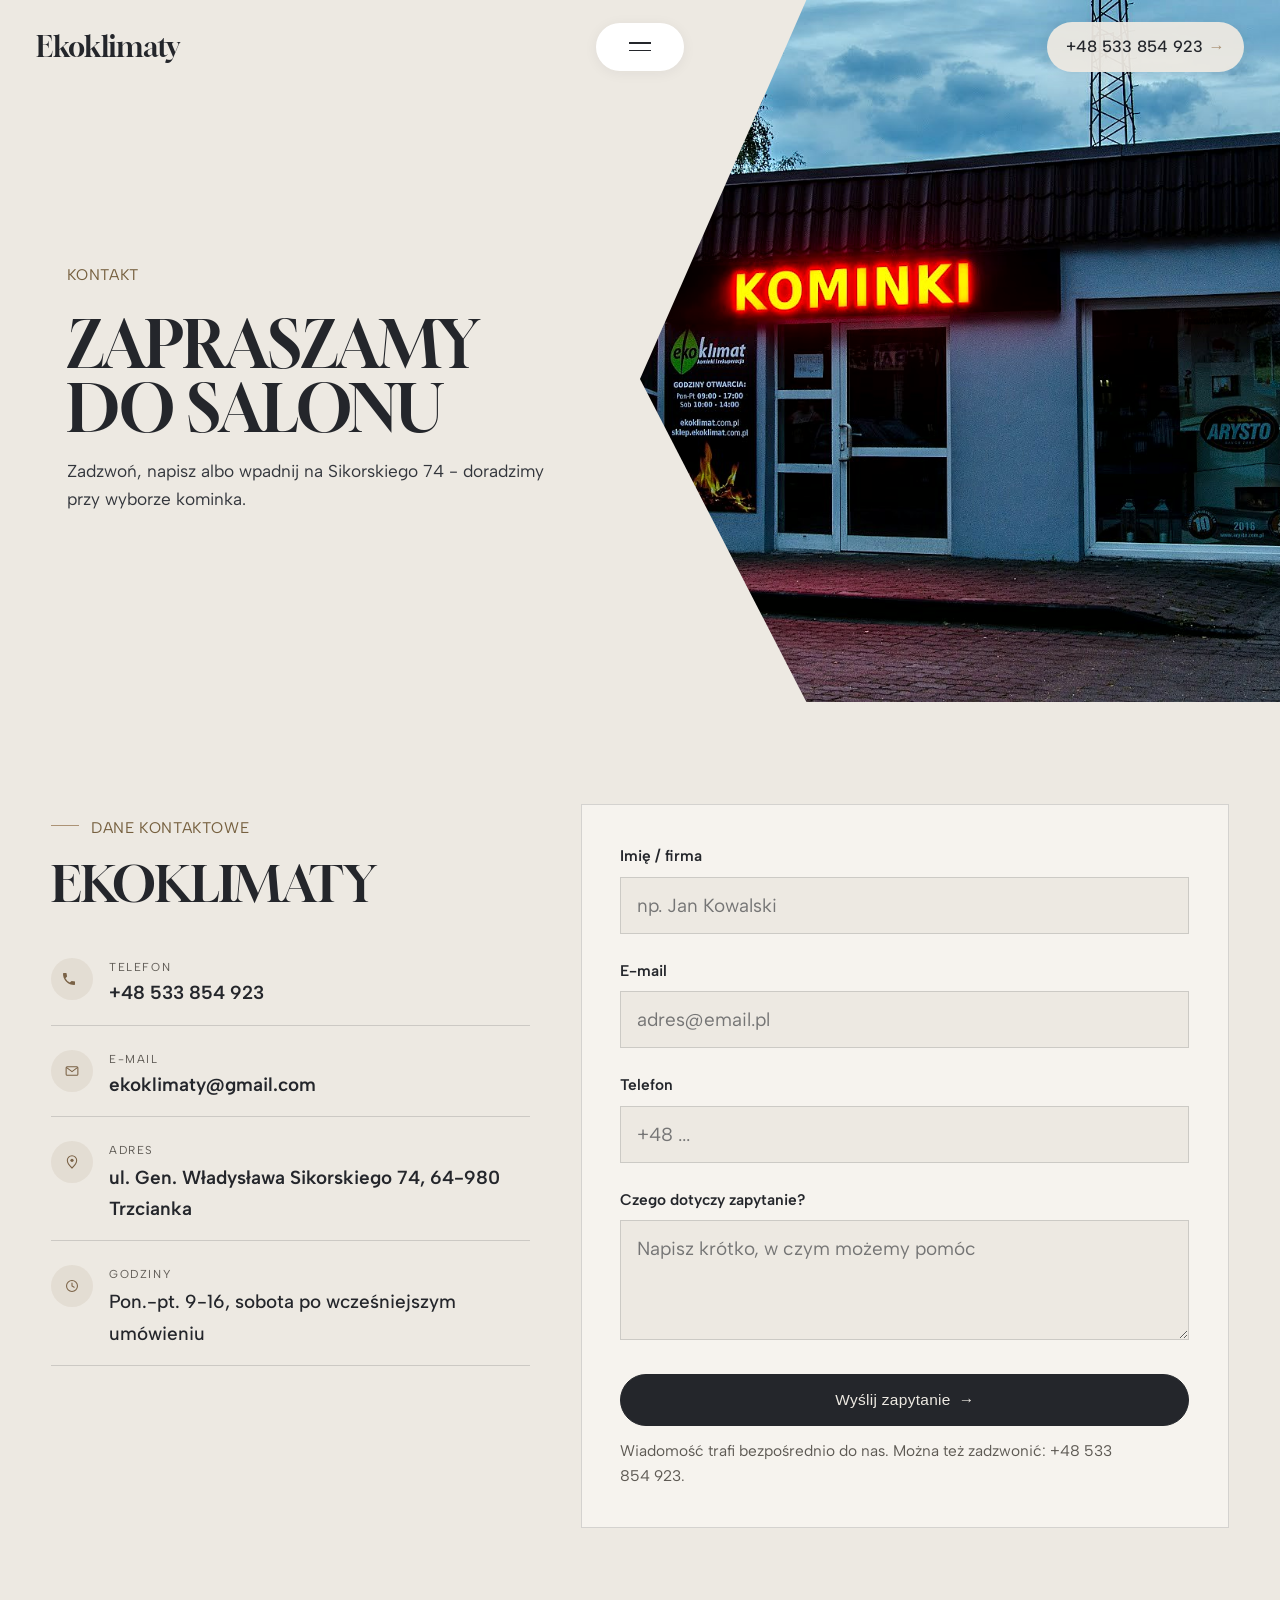
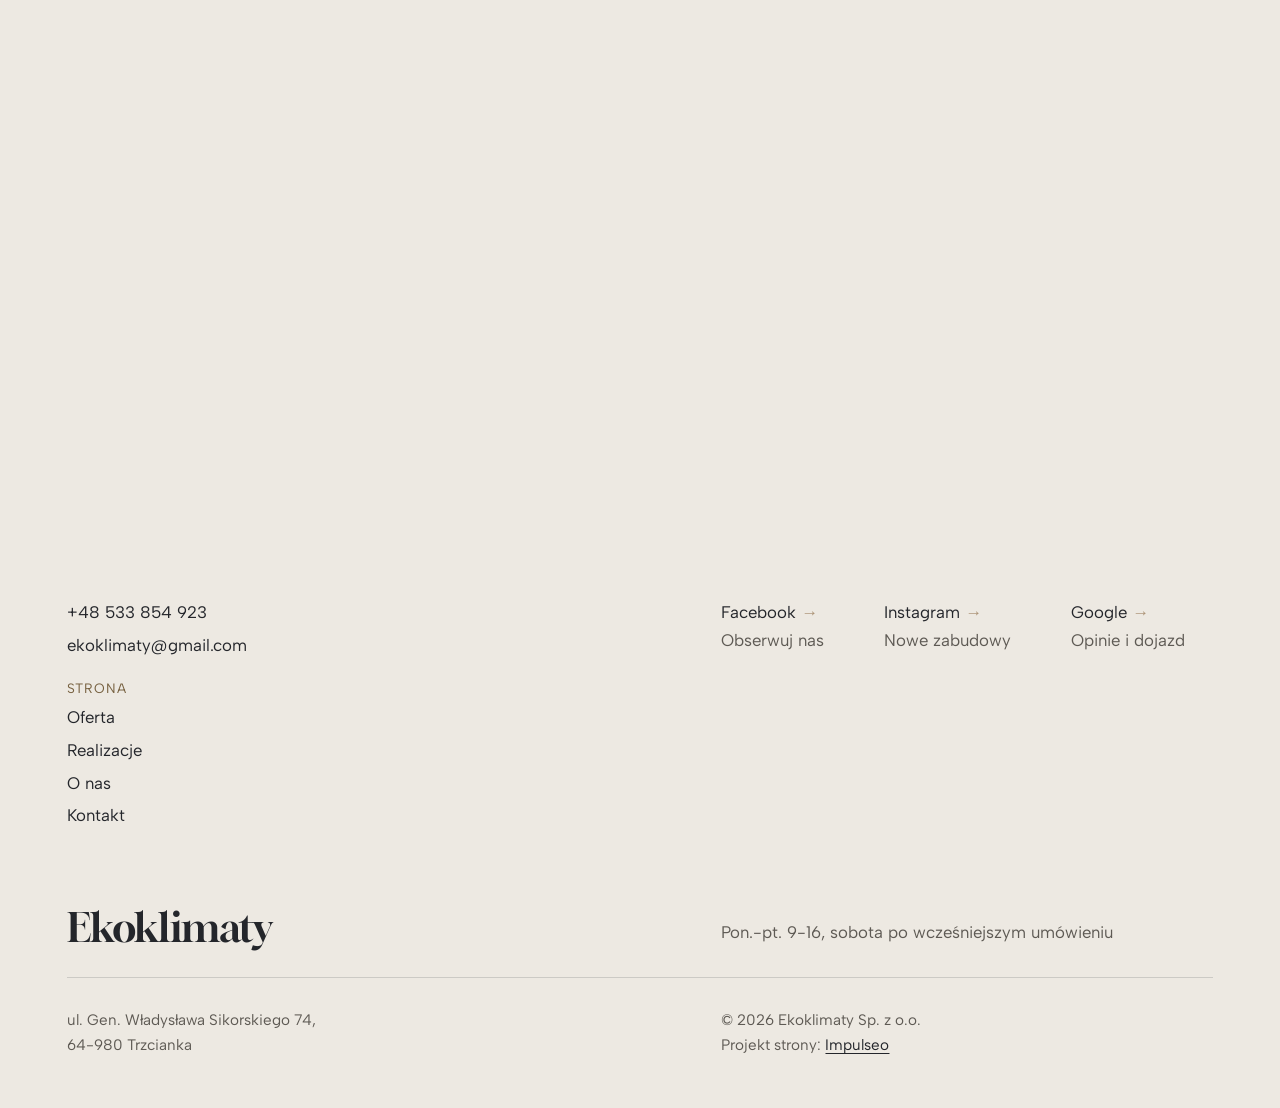
==== commit 5f5505f7: "[claude-edit][cmt:73a42ae7-ab54-4b12-b1cf-7aa5532487f4] Przebudowa w stylu klindworthroofing.com: kr" ====
--- a/kontakt.html
+++ b/kontakt.html
@@ -19,23 +19,34 @@
 <meta name="twitter:card" content="summary_large_image">
 <link rel="preconnect" href="https://fonts.googleapis.com">
 <link rel="preconnect" href="https://fonts.gstatic.com" crossorigin>
-<link href="https://fonts.googleapis.com/css2?family=Space+Grotesk:wght@500;600;700&family=DM+Sans:opsz,wght@9..40,400;9..40,500;9..40,600&display=swap" rel="stylesheet">
-<link rel="stylesheet" href="assets/styles.css?v=c5d7768f">
+<link href="https://fonts.googleapis.com/css2?family=Gloock&family=Albert+Sans:wght@300;400;500;600&display=swap" rel="stylesheet">
+<link rel="stylesheet" href="assets/styles.css?v=kl1">
 </head>
-<body>
+<body class="kl">
 
-<header class="nav">
-  <div class="wrap nav-inner">
-    <a class="brand" href="index.html"><span class="name">Ekoklimaty</span><span class="sub">Trzcianka</span></a>
-    <nav class="nav-links">
-      <a href="oferta.html">Oferta</a>
-      <a href="realizacje.html">Realizacje</a>
-      <a href="o-nas.html">O nas</a>
-      <a href="kontakt.html" class="active" aria-current="page">Kontakt</a>
-      <a href="tel:+48533854923" class="btn btn-accent">Zadzwoń +48 533 854 923</a>
-    </nav>
-    <button class="nav-toggle" aria-label="Menu"><span></span><span></span><span></span></button>
+<header class="kl-nav">
+  <div class="kl-bar">
+    <a class="kl-logo" href="index.html" aria-label="Ekoklimaty - strona główna">Ekoklimaty</a>
+    <button class="kl-burger" type="button" aria-label="Menu" aria-expanded="false" aria-controls="kl-menu"><span></span><span></span></button>
+    <a class="kl-tel" href="tel:+48533854923">+48 533 854 923 <span class="kl-arr" aria-hidden="true">→</span></a>
   </div>
+  <nav class="kl-menu" id="kl-menu" aria-label="Menu główne">
+    <div class="kl-menu-in">
+      <div class="kl-menu-links">
+        <a href="index.html">Start</a>
+        <a href="oferta.html">Oferta</a>
+        <a href="realizacje.html">Realizacje</a>
+        <a href="o-nas.html">O nas</a>
+        <a href="kontakt.html" aria-current="page">Kontakt</a>
+      </div>
+      <div class="kl-menu-side">
+        <span class="kl-kicker">Salon w Trzciance</span>
+        <p>ul. Gen. Władysława Sikorskiego 74<br>64-980 Trzcianka</p>
+        <p>Pon.-pt. 9-16<br>sobota po wcześniejszym umówieniu</p>
+        <a class="kl-pill kl-pill-dark" href="tel:+48533854923">Zadzwoń +48 533 854 923</a>
+      </div>
+    </div>
+  </nav>
 </header>
 
 <main>
@@ -81,36 +92,31 @@
 </section>
 </main>
 
-<footer>
-  <div class="wrap">
-    <div class="foot-grid">
-      <div class="foot-brand">
-        <div class="name">Ekoklimaty Sp. z o.o.</div>
-        <p>Salon kominków przy Sikorskiego 74 w Trzciance.</p>
-      </div>
-      <div class="foot-col">
-        <h4>Nawigacja</h4>
+<footer class="kl-foot">
+  <div class="kl-wrap">
+    <div class="kl-foot-top">
+      <div class="kl-foot-list">
+        <a href="tel:+48533854923">+48 533 854 923</a>
+        <a href="mailto:ekoklimaty@gmail.com">ekoklimaty@gmail.com</a>
+        <span class="kl-foot-h">Strona</span>
         <a href="oferta.html">Oferta</a>
         <a href="realizacje.html">Realizacje</a>
-        <a href="o-nas.html">O nas</a>
+        <a href="o-nas.html">O nas</a>
         <a href="kontakt.html">Kontakt</a>
       </div>
-      <div class="foot-col">
-        <h4>Kontakt</h4>
-        <a href="tel:+48533854923">+48 533 854 923</a>
-        <a href="mailto:ekoklimaty@gmail.com">ekoklimaty@gmail.com</a>
-        <p>ul. Gen. Władysława Sikorskiego 74, 64-980 Trzcianka</p>
-        <a href="https://maps.google.com/?cid=5109747823661136151&g_mp=Cidnb29nbGUubWFwcy5wbGFjZXMudjEuUGxhY2VzLlNlYXJjaFRleHQQAhgEIAA" target="_blank" rel="noopener">Jak dojechać →</a>
-      <div class="foot-soc">
-        <a class="soc" href="https://www.facebook.com/EkoklimatTrzcianka/" target="_blank" rel="noopener" aria-label="Facebook - Ekoklimaty"><svg viewBox="0 0 24 24" aria-hidden="true" focusable="false"><path d="M9.101 23.691v-7.98H6.627v-3.667h2.474v-1.58c0-4.085 1.848-5.978 5.858-5.978.401 0 .955.042 1.468.103a8.68 8.68 0 0 1 1.141.195v3.325a8.623 8.623 0 0 0-.653-.036 26.805 26.805 0 0 0-.733-.009c-.707 0-1.259.096-1.675.309a1.686 1.686 0 0 0-.679.622c-.258.42-.374.995-.374 1.752v1.297h3.919l-.386 2.103-.287 1.564h-3.246v8.245C19.396 23.238 24 18.179 24 12.044c0-6.627-5.373-12-12-12s-12 5.373-12 12c0 5.628 3.874 10.35 9.101 11.647Z" fill="currentColor"/></svg></a>
-        <a class="soc" href="https://www.instagram.com/ekoklimaty/" target="_blank" rel="noopener" aria-label="Instagram - Ekoklimaty"><svg viewBox="0 0 24 24" aria-hidden="true" focusable="false"><path d="M7.0301.084c-1.2768.0602-2.1487.264-2.911.5634-.7888.3075-1.4575.72-2.1228 1.3877-.6652.6677-1.075 1.3368-1.3802 2.127-.2954.7638-.4956 1.6365-.552 2.914-.0564 1.2775-.0689 1.6882-.0626 4.947.0062 3.2586.0206 3.6671.0825 4.9473.061 1.2765.264 2.1482.5635 2.9107.308.7889.72 1.4573 1.388 2.1228.6679.6655 1.3365 1.0743 2.1285 1.38.7632.295 1.6361.4961 2.9134.552 1.2773.056 1.6884.069 4.9462.0627 3.2578-.0062 3.668-.0207 4.9478-.0814 1.28-.0607 2.147-.2652 2.9098-.5633.7889-.3086 1.4578-.72 2.1228-1.3881.665-.6682 1.0745-1.3378 1.3795-2.1284.2957-.7632.4966-1.636.552-2.9124.056-1.2809.0692-1.6898.063-4.948-.0063-3.2583-.021-3.6668-.0817-4.9465-.0607-1.2797-.264-2.1487-.5633-2.9117-.3084-.7889-.72-1.4568-1.3876-2.1228C21.2982 1.33 20.628.9208 19.8378.6165 19.074.321 18.2017.1197 16.9244.0645 15.6471.0093 15.236-.005 11.977.0014 8.718.0076 8.31.0215 7.0301.0839m.1402 21.6932c-1.17-.0509-1.8053-.2453-2.2287-.408-.5606-.216-.96-.4771-1.3819-.895-.422-.4178-.6811-.8186-.9-1.378-.1644-.4234-.3624-1.058-.4171-2.228-.0595-1.2645-.072-1.6442-.079-4.848-.007-3.2037.0053-3.583.0607-4.848.05-1.169.2456-1.805.408-2.2282.216-.5613.4762-.96.895-1.3816.4188-.4217.8184-.6814 1.3783-.9003.423-.1651 1.0575-.3614 2.227-.4171 1.2655-.06 1.6447-.072 4.848-.079 3.2033-.007 3.5835.005 4.8495.0608 1.169.0508 1.8053.2445 2.228.408.5608.216.96.4754 1.3816.895.4217.4194.6816.8176.9005 1.3787.1653.4217.3617 1.056.4169 2.2263.0602 1.2655.0739 1.645.0796 4.848.0058 3.203-.0055 3.5834-.061 4.848-.051 1.17-.245 1.8055-.408 2.2294-.216.5604-.4763.96-.8954 1.3814-.419.4215-.8181.6811-1.3783.9-.4224.1649-1.0577.3617-2.2262.4174-1.2656.0595-1.6448.072-4.8493.079-3.2045.007-3.5825-.006-4.848-.0608M16.953 5.5864A1.44 1.44 0 1 0 18.39 4.144a1.44 1.44 0 0 0-1.437 1.4424M5.8385 12.012c.0067 3.4032 2.7706 6.1557 6.173 6.1493 3.4026-.0065 6.157-2.7701 6.1506-6.1733-.0065-3.4032-2.771-6.1565-6.174-6.1498-3.403.0067-6.156 2.771-6.1496 6.1738M8 12.0077a4 4 0 1 1 4.008 3.9921A3.9996 3.9996 0 0 1 8 12.0077" fill="currentColor"/></svg></a>
-        <a class="soc" href="https://maps.google.com/?cid=5109747823661136151&g_mp=Cidnb29nbGUubWFwcy5wbGFjZXMudjEuUGxhY2VzLlNlYXJjaFRleHQQAhgEIAA" target="_blank" rel="noopener" aria-label="Google - Ekoklimaty"><svg viewBox="0 0 24 24" aria-hidden="true" focusable="false"><path d="M12.48 10.92v3.28h7.84c-.24 1.84-.853 3.187-1.787 4.133-1.147 1.147-2.933 2.4-6.053 2.4-4.827 0-8.6-3.893-8.6-8.72s3.773-8.72 8.6-8.72c2.6 0 4.507 1.027 5.907 2.347l2.307-2.307C18.747 1.44 16.133 0 12.48 0 5.867 0 .307 5.387.307 12s5.56 12 12.173 12c3.573 0 6.267-1.173 8.373-3.36 2.16-2.16 2.84-5.213 2.84-7.667 0-.76-.053-1.467-.173-2.053H12.48z" fill="currentColor"/></svg></a>
-      </div>
+      <div class="kl-foot-soc">
+        <a href="https://www.facebook.com/EkoklimatTrzcianka/" target="_blank" rel="noopener"><b>Facebook <span class="kl-arr" aria-hidden="true">→</span></b><span>Obserwuj nas</span></a>
+        <a href="https://www.instagram.com/ekoklimaty/" target="_blank" rel="noopener"><b>Instagram <span class="kl-arr" aria-hidden="true">→</span></b><span>Nowe zabudowy</span></a>
+        <a href="https://maps.google.com/?cid=5109747823661136151&amp;g_mp=Cidnb29nbGUubWFwcy5wbGFjZXMudjEuUGxhY2VzLlNlYXJjaFRleHQQAhgEIAA" target="_blank" rel="noopener"><b>Google <span class="kl-arr" aria-hidden="true">→</span></b><span>Opinie i dojazd</span></a>
       </div>
     </div>
-    <div class="foot-bot">
-      <span>© 2026 Ekoklimaty Sp. z o.o.</span>
-      <span>Projekt strony: <a class="foot-credit" href="https://impulseo.pl" target="_blank" rel="noopener">Impulseo</a></span>
+    <div class="kl-foot-mid">
+      <a class="kl-logo kl-logo-foot" href="index.html">Ekoklimaty</a>
+      <p class="kl-foot-hours">Pon.-pt. 9-16, sobota po wcześniejszym umówieniu</p>
+    </div>
+    <div class="kl-foot-bot">
+      <p>ul. Gen. Władysława Sikorskiego 74,<br>64-980 Trzcianka</p>
+      <p>© 2026 Ekoklimaty Sp. z o.o.<br>Projekt strony: <a class="foot-credit" href="https://impulseo.pl" target="_blank" rel="noopener">Impulseo</a></p>
     </div>
   </div>
 </footer>
@@ -118,5 +124,6 @@
 <div class="demo-wazne" data-do="2026-11-02" data-cykl="3" hidden><svg class="dw-ico" width="13" height="13" viewBox="0 0 24 24" fill="none" aria-hidden="true"><circle cx="12" cy="12" r="8.6" stroke="currentColor" stroke-width="1.8"/><path d="M12 7.2V12l3.3 2" stroke="currentColor" stroke-width="1.8" stroke-linecap="round"/></svg><span class="dw-txt"></span></div>
 
 <script src="assets/main.js"></script>
+<script src="assets/klind.js"></script>
 </body>
 </html>
--- a/assets/styles.css
+++ b/assets/styles.css
@@ -1856,3 +1856,242 @@
 .btn-accent{color:#fff}
 .nav .nav-links a.btn-accent{color:#fff}
 .btn-accent[data-accent-d],.cta-d .btn-accent{color:#fff}
+
+/* ============================================================
+   SKÓRKA „KL" (28.10.2026, polecenie Szymona: układ jak klindworthroofing.com)
+   Kremowe tło, grafit, beż jako akcent, szeryfowe wersaliki, pigułkowe przyciski.
+   TEN blok :root jest OSTATNI i wygrywa nad wcześniejszymi.
+   ============================================================ */
+:root{
+  --paper:#EDE9E2; --paper-2:#E4DFD6; --paper-3:#DCD6CB;
+  --ink:#24262B; --ink-soft:#33363C; --muted:#5E5A54;
+  --line:rgba(36,38,43,.16);
+  --accent:#AC9376; --accent-d:#7A6246; --accent-soft:rgba(172,147,118,.14);
+  --dark:#24262B;
+  --kl-tan-text:#76603F;          /* beż jako TEKST na kremie (kontrast > 4.5) */
+  --font-display:'Gloock',Georgia,serif;
+  --font-body:'Albert Sans','Helvetica Neue',Arial,sans-serif;
+  --kl-pad:clamp(20px,5.2vw,75px);
+}
+body.kl{background:var(--paper);color:var(--ink);font-weight:400}
+.kl h1,.kl h2,.kl h3{font-family:var(--font-display);font-weight:400;letter-spacing:-.01em}
+.kl-wrap{width:100%;max-width:1440px;margin-inline:auto;padding-inline:var(--kl-pad)}
+.kl-kicker{display:block;font-family:var(--font-body);font-size:.95rem;font-weight:400;letter-spacing:.04em;text-transform:uppercase;color:var(--kl-tan-text)}
+.kl-dark .kl-kicker{color:var(--accent)}
+.kl-arr{display:inline-block;color:var(--accent);transition:transform .4s ease}
+a:hover .kl-arr{transform:translateX(4px)}
+.kl-center{text-align:center;margin-top:clamp(36px,5vw,64px)}
+
+/* przyciski - pigułki z cienką ramką */
+.kl-pill{display:inline-flex;align-items:center;justify-content:center;gap:.5em;padding:.85em 1.9em;border:1px solid rgba(36,38,43,.45);
+  border-radius:999px;font-size:1rem;color:var(--ink);background:transparent;transition:background .35s ease,color .35s ease,border-color .35s ease}
+.kl-pill:hover{background:var(--ink);color:var(--paper);border-color:var(--ink)}
+.kl-pill-light{color:var(--paper);border-color:rgba(237,233,226,.45)}
+.kl-pill-light:hover{background:var(--paper);color:var(--ink);border-color:var(--paper)}
+.kl-pill-dark{background:var(--ink);color:var(--paper);border-color:var(--ink)}
+.kl-pill-dark:hover{background:transparent;color:var(--ink)}
+
+/* ---------- pasek ---------- */
+.kl-nav{position:fixed;inset:0 0 auto 0;z-index:100;transition:transform .45s ease,background .35s ease,box-shadow .35s ease}
+.kl-bar{display:grid;grid-template-columns:1fr auto 1fr;align-items:center;gap:16px;padding:22px clamp(20px,2.8vw,40px)}
+.kl-nav.kl-solid{background:rgba(237,233,226,.94);backdrop-filter:blur(10px);-webkit-backdrop-filter:blur(10px);box-shadow:0 1px 0 var(--line)}
+.kl-nav.kl-solid .kl-bar{padding-block:12px}
+.kl-nav.kl-hide{transform:translateY(-100%)}
+.kl-logo{font-family:var(--font-display);font-size:clamp(1.35rem,1.1rem + .8vw,1.75rem);color:var(--ink);letter-spacing:-.01em;line-height:1;justify-self:start}
+.kl-burger{justify-self:center;width:88px;height:48px;border-radius:999px;background:#fff;border:0;cursor:pointer;display:flex;flex-direction:column;
+  align-items:center;justify-content:center;gap:6px;box-shadow:0 2px 14px rgba(36,38,43,.06);transition:background .3s ease}
+.kl-burger span{display:block;width:22px;height:1.5px;background:var(--ink);transition:transform .35s ease}
+.kl-menu-open .kl-burger span:first-child{transform:translateY(3.75px) rotate(45deg)}
+.kl-menu-open .kl-burger span:last-child{transform:translateY(-3.75px) rotate(-45deg)}
+.kl-tel{justify-self:end;font-size:1.02rem;font-weight:500;color:var(--ink);white-space:nowrap;background:rgba(237,233,226,.94);padding:.7em 1.2em;border-radius:999px;box-shadow:0 2px 14px rgba(36,38,43,.08)}
+.kl-menu{position:fixed;inset:0;z-index:-1;background:var(--paper);opacity:0;visibility:hidden;transition:opacity .4s ease,visibility .4s ease;overflow:auto}
+.kl-menu-open .kl-menu{opacity:1;visibility:visible}
+.kl-menu-open{overflow:hidden}
+.kl-menu-in{min-height:100%;display:grid;grid-template-columns:1.4fr 1fr;gap:40px;align-items:center;padding:120px var(--kl-pad) 60px;max-width:1440px;margin-inline:auto}
+.kl-menu-links{display:flex;flex-direction:column;gap:.1em}
+.kl-menu-links a{font-family:var(--font-display);font-size:clamp(2.4rem,1.4rem + 4vw,4.6rem);line-height:1.12;text-transform:uppercase;color:var(--ink);transition:color .3s ease,padding .3s ease}
+.kl-menu-links a:hover,.kl-menu-links a[aria-current]{color:var(--kl-tan-text);padding-left:.15em}
+.kl-menu-side p{margin:1em 0;color:var(--muted)}
+.kl-menu-side .kl-pill{margin-top:.6em}
+
+/* ---------- hero ---------- */
+.kl-hero{position:relative;padding:0;display:grid;grid-template-columns:1fr 1fr;min-height:min(100svh,900px);background:var(--paper);overflow:hidden}
+.kl-hero-txt{align-self:center;padding:140px var(--kl-pad) 80px;max-width:640px;position:relative;z-index:2}
+.kl-hero h1{font-size:clamp(2.8rem,1.4rem + 4.2vw,5rem);line-height:1;text-transform:uppercase;margin:.35em 0 .45em;color:var(--ink);max-width:none}
+.kl-hero p{font-size:1.1rem;line-height:1.6;color:var(--ink-soft);max-width:46ch;margin-bottom:1.8em}
+.kl-hero-art{position:relative;overflow:hidden;clip-path:polygon(26% 0,100% 0,100% 100%,26% 100%,0 54%)}
+.kl-hero-art img{position:absolute;inset:0;width:100%;height:100%;object-fit:cover;object-position:42% 50%}
+.kl-band{position:absolute;width:6.5%;height:160%;background:var(--paper);top:-30%;pointer-events:none}
+.kl-band-1{left:82%;transform:rotate(-33deg)}
+.kl-band-2{left:92%;transform:rotate(33deg)}
+
+/* ---------- ciemna sekcja: co robimy + realizacje ---------- */
+.kl-dark{background:var(--dark);color:var(--paper)}
+.kl-what{padding-block:clamp(80px,10vw,150px) clamp(70px,8vw,110px)}
+.kl-what-grid{display:grid;grid-template-columns:1fr 2.2fr;gap:40px;align-items:center}
+.kl-vlabel{justify-self:center;writing-mode:vertical-rl;transform:rotate(180deg);text-transform:uppercase;letter-spacing:.04em;color:var(--accent);font-size:1rem}
+.kl-big{font-size:clamp(1.25rem,.95rem + 1.05vw,1.85rem);line-height:1.42;font-weight:300;color:var(--paper);max-width:40ch}
+.kl-duo{display:grid;grid-template-columns:1.25fr .75fr;gap:clamp(30px,6vw,90px);align-items:start;margin-top:clamp(70px,9vw,130px)}
+.kl-duo a{display:block;color:var(--paper)}
+.kl-duo .kl-img,.kl-card .kl-img{display:block;overflow:hidden;background:#1b1c20}
+.kl-duo img,.kl-card img{width:100%;height:100%;object-fit:cover;transition:transform 1.4s cubic-bezier(.16,.84,.44,1)}
+.kl-duo a:hover img,.kl-card:hover img{transform:scale(1.04)}
+.kl-duo-a .kl-img{aspect-ratio:4/3.4}
+.kl-duo-b .kl-img{aspect-ratio:1/1}
+.kl-duo b,.kl-card b{display:block;font-weight:400;font-size:1.05rem;margin-top:1.3em}
+.kl-duo a>span:last-child{display:block;color:rgba(237,233,226,.62);font-size:1rem;margin-top:.15em}
+.kl-giant{font-family:var(--font-display);text-transform:uppercase;text-align:center;color:var(--paper);line-height:.85;
+  font-size:clamp(3.4rem,13.6vw,15rem);letter-spacing:-.02em;margin:clamp(70px,9vw,140px) 0 clamp(36px,4vw,60px);max-width:none;overflow-wrap:normal}
+.kl-projects{display:flex;flex-direction:column;gap:clamp(30px,4vw,56px);padding-inline:clamp(14px,1.8vw,25px)}
+.kl-proj{position:relative;display:block;overflow:hidden;aspect-ratio:16/9.6;max-height:88vh;width:100%}
+.kl-proj img{position:absolute;inset:0;width:100%;height:100%;object-fit:cover;transition:transform 1.6s cubic-bezier(.16,.84,.44,1)}
+.kl-proj::after{content:"";position:absolute;inset:0;background:linear-gradient(180deg,rgba(20,21,24,.45),rgba(20,21,24,0) 38%)}
+.kl-proj:hover img{transform:scale(1.03)}
+.kl-proj span{position:absolute;left:clamp(22px,5.5vw,50px);top:clamp(22px,7vw,60px);z-index:2;font-family:var(--font-display);text-transform:uppercase;
+  color:#F5F2EC;font-size:clamp(2rem,1.2rem + 3vw,3.6rem);line-height:1;text-shadow:0 2px 24px rgba(0,0,0,.35)}
+.kl-what .kl-center{padding-bottom:10px}
+
+/* ---------- oferta (slider) ---------- */
+.kl-services{background:var(--paper);padding-block:clamp(70px,8vw,110px)}
+.kl-head{text-align:center;max-width:820px;margin:0 auto clamp(40px,5vw,60px)}
+.kl-head h2{font-size:clamp(1.9rem,1.2rem + 2.2vw,3rem);line-height:1.12;margin-top:.5em;color:var(--ink);max-width:none}
+.kl-slider{position:relative}
+.kl-track{display:grid;grid-auto-flow:column;grid-auto-columns:calc((100% - 2*clamp(30px,6vw,90px)) / 2.35);column-gap:clamp(30px,6vw,90px);
+  overflow-x:auto;scroll-snap-type:x mandatory;scrollbar-width:none;padding-bottom:6px}
+.kl-track::-webkit-scrollbar{display:none}
+.kl-card{scroll-snap-align:start;color:var(--ink);display:block}
+.kl-card .kl-img{aspect-ratio:16/9.3}
+.kl-card p{color:var(--muted);margin-top:.35em;font-size:1rem;line-height:1.6}
+.kl-slider-ui{display:flex;align-items:center;gap:30px;margin-top:clamp(30px,4vw,50px)}
+.kl-progress{flex:1;height:1px;background:var(--line);position:relative;overflow:hidden}
+.kl-progress i{position:absolute;left:0;top:-.5px;height:2px;background:var(--ink);width:40%;transition:transform .3s ease}
+.kl-arrows{display:flex;gap:12px}
+.kl-arrows button{width:52px;height:52px;border-radius:50%;border:1px solid rgba(36,38,43,.4);background:transparent;color:var(--ink);font-size:1.1rem;cursor:pointer;transition:background .3s ease,color .3s ease}
+.kl-arrows button:hover{background:var(--ink);color:var(--paper)}
+
+/* ---------- pas zdjęcia przechodzący w ciemność ---------- */
+.kl-bleed{position:relative;height:clamp(320px,52vw,720px);overflow:hidden;background:var(--dark);padding:0}
+.kl-bleed img{width:100%;height:100%;object-fit:cover;object-position:50% 55%}
+.kl-bleed::after{content:"";position:absolute;inset:0;background:linear-gradient(180deg,rgba(36,38,43,0) 45%,var(--dark) 98%)}
+
+/* ---------- opinie ---------- */
+.kl-quotes{padding-block:clamp(40px,5vw,70px) 0}
+.kl-qslider{position:relative;display:grid;min-height:clamp(300px,34vw,440px)}
+.kl-q{grid-area:1/1;display:grid;grid-template-columns:1fr 1fr;gap:clamp(30px,8vw,120px);align-items:start;margin:0;
+  opacity:0;visibility:hidden;transition:opacity .6s ease,visibility .6s ease;padding-right:clamp(0px,9vw,130px)}
+.kl-q.is-on{opacity:1;visibility:visible}
+.kl-q blockquote{font-family:var(--font-display);font-size:clamp(1.45rem,1rem + 1.4vw,2.15rem);line-height:1.3;color:var(--paper);max-width:20ch;margin:0}
+.kl-q figcaption{grid-column:1;grid-row:2;color:rgba(237,233,226,.6);font-size:.95rem;margin-top:-1em}
+.kl-q img{grid-column:2;grid-row:1/span 2;width:100%;aspect-ratio:1/1.12;object-fit:cover}
+.kl-arrows-dark{position:absolute;right:0;top:0;flex-direction:column}
+.kl-arrows-dark button{border-color:rgba(237,233,226,.4);color:var(--paper)}
+.kl-arrows-dark button:hover{background:var(--paper);color:var(--ink)}
+.kl-giant-2{margin-top:clamp(40px,5vw,60px)}
+.kl-seals{display:flex;justify-content:center;flex-wrap:wrap;gap:clamp(20px,5vw,70px);padding-block:clamp(50px,7vw,100px)}
+.kl-seal{width:clamp(120px,13vw,150px);aspect-ratio:1;border-radius:50%;border:1px solid rgba(237,233,226,.35);display:flex;flex-direction:column;align-items:center;justify-content:center;text-align:center;padding:12px}
+.kl-seal b{font-family:var(--font-display);font-weight:400;font-size:clamp(1.3rem,1rem + 1vw,1.9rem);line-height:1;color:var(--paper)}
+.kl-seal span{font-size:.78rem;letter-spacing:.06em;text-transform:uppercase;color:var(--accent);margin-top:.6em}
+.kl-cta{text-align:center;padding-block:clamp(30px,5vw,60px) clamp(80px,9vw,120px)}
+.kl-bigtel{display:block;font-family:var(--font-display);color:var(--paper);font-size:clamp(2.3rem,1rem + 6vw,6rem);line-height:1.05;margin:.25em 0 .45em;white-space:nowrap}
+.kl-bigtel:hover{color:var(--accent)}
+
+/* ---------- stopka ---------- */
+.kl-foot{background:var(--paper);color:var(--ink);padding-block:clamp(50px,6vw,80px) 50px;font-size:1.05rem}
+.kl-foot-top{display:grid;grid-template-columns:1.25fr 1fr;gap:40px}
+.kl-foot-list{display:flex;flex-direction:column;gap:.3em}
+.kl-foot-list a:hover{color:var(--kl-tan-text)}
+.kl-foot-h{margin-top:.9em;color:var(--kl-tan-text);font-size:.85rem;letter-spacing:.06em;text-transform:uppercase}
+.kl-foot-soc{display:flex;flex-wrap:wrap;gap:30px 60px;align-content:start}
+.kl-foot-soc a{display:flex;flex-direction:column}
+.kl-foot-soc b{font-weight:400}
+.kl-foot-soc a>span{color:var(--muted)}
+.kl-foot-mid{display:grid;grid-template-columns:1.25fr 1fr;gap:40px;align-items:end;margin-top:clamp(50px,6vw,80px);padding-bottom:30px;border-bottom:1px solid var(--line)}
+.kl-logo-foot{font-size:clamp(1.8rem,1.3rem + 1.5vw,2.6rem)}
+.kl-foot-hours{color:var(--muted);margin:0}
+.kl-foot-bot{display:grid;grid-template-columns:1.25fr 1fr;gap:40px;margin-top:30px;color:var(--muted);font-size:.95rem}
+.kl-foot-bot p{margin:0}
+.kl-foot .foot-credit{color:var(--ink);text-decoration:underline;text-underline-offset:3px}
+
+/* ---------- podstrony: nagłówek strony jak hero ---------- */
+.kl .pagehead{padding:0;display:grid;grid-template-columns:1fr 1fr;align-items:stretch;min-height:min(78svh,720px);background:var(--paper);border:0;padding:0}
+.kl .pagehead::after{display:none}
+.kl .pagehead img{position:relative;inset:auto;grid-column:2;grid-row:1;width:100%;height:100%;min-height:420px;object-fit:cover;
+  clip-path:polygon(26% 0,100% 0,100% 100%,26% 100%,0 54%)}
+.kl .pagehead .wrap{grid-column:1;grid-row:1;align-self:center;width:auto;margin:0;padding:140px var(--kl-pad) 70px;color:var(--ink)}
+.kl .pagehead h1{color:var(--ink);text-shadow:none;text-transform:uppercase;font-size:clamp(2.4rem,1.3rem + 3.4vw,4.4rem);line-height:1;margin-top:.35em;max-width:14ch}
+.kl .pagehead .eyebrow{color:var(--kl-tan-text);font-weight:400;letter-spacing:.04em}
+.kl .pagehead .eyebrow::before{display:none}
+.kl .pagehead p{color:var(--ink-soft);text-shadow:none;font-size:1.08rem}
+
+/* podstrony: wspólne elementy w nowym klimacie */
+.kl .eyebrow{color:var(--kl-tan-text);font-weight:400;letter-spacing:.04em}
+.kl .eyebrow::before{background:var(--accent)}
+.kl .head h2::after{background:var(--accent)}
+.kl .btn{border-radius:999px;font-weight:400;box-shadow:none}
+.kl .btn-accent{background:var(--ink);color:var(--paper);border:1px solid var(--ink)}
+.kl .btn-accent:hover{background:transparent;color:var(--ink)}
+.kl .btn-ghost{border:1px solid rgba(36,38,43,.45);color:var(--ink)}
+.kl .btn-ghost:hover{background:var(--ink);color:var(--paper);border-color:var(--ink)}
+.kl .svc-row h3{font-size:clamp(1.6rem,1.1rem + 1.6vw,2.4rem);text-transform:uppercase;line-height:1.05}
+.kl .svc-row .num{color:var(--kl-tan-text);font-family:var(--font-body)}
+.kl .svc-row-art img,.kl .split-art img,.kl .tile,.kl .tile img{border-radius:0}
+.kl .split-copy h2{text-transform:uppercase;line-height:1.05}
+.kl .muted{color:var(--muted)}
+.kl .cta{background:var(--dark)}
+.kl .cta h2{font-family:var(--font-display);font-weight:400;text-transform:uppercase;line-height:1.05;color:var(--paper)}
+.kl .cta .eyebrow{color:var(--accent)}
+.kl .cta p{color:rgba(237,233,226,.72)}
+.kl .cta .btn-light{background:var(--paper);color:var(--ink);border:1px solid var(--paper)}
+.kl .cta .btn-light:hover{background:transparent;color:var(--paper)}
+.kl .cta .btn-ghost-cta{color:var(--paper);border-color:rgba(237,233,226,.45)}
+.kl .cta .btn-ghost-cta:hover{background:var(--paper);color:var(--ink)}
+.kl .form{border-radius:0;box-shadow:none;background:#F6F3EE}
+.kl .form input,.kl .form textarea{border-radius:0}
+.kl .contact-grid h2{text-transform:uppercase}
+.kl .info-row .ic{color:var(--accent-d)}
+/* realizacje: galeria masonry - piony w całości, bez ucinania */
+.kl .gallery{display:block;columns:3 260px;column-gap:var(--space-4)}
+.kl .gallery .tile{break-inside:avoid;margin-bottom:var(--space-4);height:auto;box-shadow:none}
+.kl .gallery .tile img{position:static;width:100%;height:auto;object-fit:initial}
+.kl .sticky-call .sc-call{background:var(--ink);color:var(--paper)}
+.kl .sticky-call .sc-quote{background:var(--paper);color:var(--ink)}
+.kl .demo-wazne{top:96px}
+
+/* ---------- telefon / tablet ---------- */
+@media(max-width:960px){
+  .kl-hero{grid-template-columns:1fr;min-height:0}
+  .kl-hero-txt{padding:120px var(--kl-pad) 40px;max-width:none}
+  .kl-hero-art{height:clamp(320px,70vw,560px);clip-path:polygon(0 0,100% 0,100% 100%,0 100%)}
+  .kl-band{width:12%}
+  .kl-what-grid{grid-template-columns:1fr;gap:24px}
+  .kl-vlabel{writing-mode:horizontal-tb;transform:none;justify-self:start}
+  .kl-duo{grid-template-columns:1fr;gap:50px}
+  .kl-track{grid-auto-columns:82%}
+  .kl-q{grid-template-columns:1fr;padding-right:0;gap:24px}
+  .kl-q img{grid-column:1;grid-row:3;aspect-ratio:4/3}
+  .kl-q figcaption{grid-row:2;margin-top:0}
+  .kl-arrows-dark{position:static;flex-direction:row;margin-top:24px;grid-area:2/1}
+  .kl-qslider{min-height:0}
+  .kl-menu-in{grid-template-columns:1fr;align-content:center}
+  .kl-foot-top,.kl-foot-mid,.kl-foot-bot{grid-template-columns:1fr;gap:24px}
+  .kl .pagehead{grid-template-columns:1fr;min-height:0}
+  .kl .pagehead .wrap{grid-column:1;grid-row:1;padding:120px var(--kl-pad) 36px}
+  .kl .pagehead img{grid-column:1;grid-row:2;height:clamp(260px,60vw,460px);min-height:0;clip-path:none}
+}
+@media(max-width:620px){
+  .kl-tel{font-size:0;width:44px;height:44px;padding:0;border-radius:50%;border:1px solid rgba(36,38,43,.35);display:flex;align-items:center;justify-content:center}
+  .kl-tel::before{content:"";width:18px;height:18px;background:var(--ink);
+    -webkit-mask:url("data:image/svg+xml,%3Csvg xmlns='http://www.w3.org/2000/svg' viewBox='0 0 24 24'%3E%3Cpath d='M6.6 10.8a15.5 15.5 0 0 0 6.6 6.6l2.2-2.2a1 1 0 0 1 1-.24 11.4 11.4 0 0 0 3.6.58 1 1 0 0 1 1 1V20a1 1 0 0 1-1 1A17 17 0 0 1 3 4a1 1 0 0 1 1-1h3.5a1 1 0 0 1 1 1c0 1.25.2 2.46.58 3.6a1 1 0 0 1-.25 1l-2.23 2.2Z'/%3E%3C/svg%3E") center/contain no-repeat;
+    mask:url("data:image/svg+xml,%3Csvg xmlns='http://www.w3.org/2000/svg' viewBox='0 0 24 24'%3E%3Cpath d='M6.6 10.8a15.5 15.5 0 0 0 6.6 6.6l2.2-2.2a1 1 0 0 1 1-.24 11.4 11.4 0 0 0 3.6.58 1 1 0 0 1 1 1V20a1 1 0 0 1-1 1A17 17 0 0 1 3 4a1 1 0 0 1 1-1h3.5a1 1 0 0 1 1 1c0 1.25.2 2.46.58 3.6a1 1 0 0 1-.25 1l-2.23 2.2Z'/%3E%3C/svg%3E") center/contain no-repeat}
+  .kl-tel .kl-arr{display:none}
+  .kl-burger{width:72px;height:44px}
+  .kl-bar{padding:14px 18px}
+  .kl-bigtel{font-size:clamp(1.9rem,9.6vw,3rem)}
+  .kl-proj{aspect-ratio:4/3.6}
+  .kl-seal{width:130px}
+}
+.kl .svc-row-art,.kl .split-art,.kl .svc-row-art img,.kl .split-art img,.kl .map{border-radius:0;box-shadow:none}
+/* stopklatka na stronie głównej: pas zdjęcia przechodzący w ciemną sekcję opinii */
+.kl .stopklatka{margin:0;padding:0;height:min(80vh,680px);background:var(--dark)}
+.kl .stopklatka::after{content:"";position:absolute;inset:0;background:linear-gradient(180deg,rgba(36,38,43,0) 40%,var(--dark) 98%);pointer-events:none}
+@media (max-width:700px){ .kl .stopklatka{height:52vh;margin:0} }
